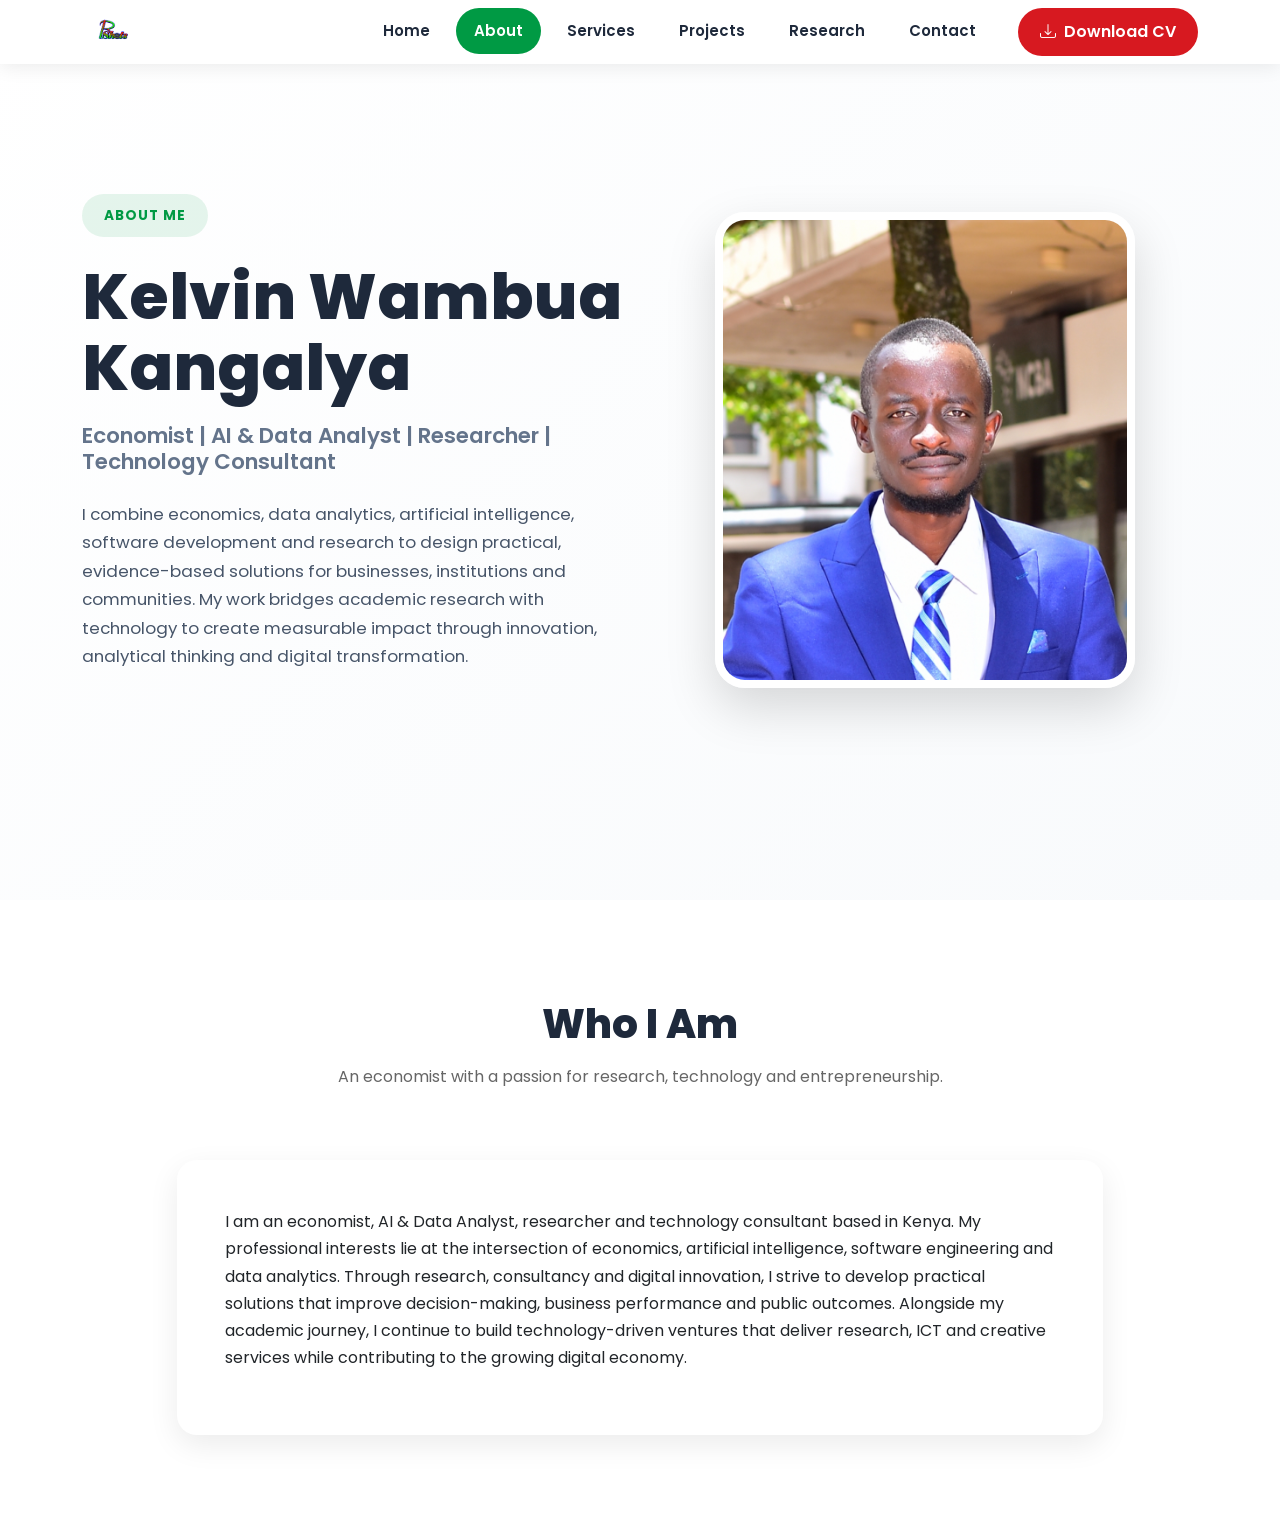
==== about.html @ 5a09b4b9 "Create about.html" ====
<!DOCTYPE html>
<html lang="en">

<head>

    <!-- ==========================================
                    META TAGS
    =========================================== -->

    <meta charset="UTF-8">

    <meta name="viewport"
          content="width=device-width, initial-scale=1.0">

    <meta http-equiv="X-UA-Compatible"
          content="IE=edge">

    <title>About | Kelvin Wambua Kangalya</title>

    <meta name="description"
          content="Learn more about Kelvin Wambua Kangalya, an Economist, AI & Data Analyst, Researcher, Technology Consultant and Founder of RSHOTS Consultancy.">

    <link rel="icon" href="images/logo.png">

    <!-- Google Fonts -->

    <link rel="preconnect"
          href="https://fonts.googleapis.com">

    <link rel="preconnect"
          href="https://fonts.gstatic.com"
          crossorigin>

    <link href="https://fonts.googleapis.com/css2?family=Poppins:wght@300;400;500;600;700;800&display=swap"
          rel="stylesheet">

    <!-- Bootstrap -->

    <link href="https://cdn.jsdelivr.net/npm/bootstrap@5.3.7/dist/css/bootstrap.min.css"
          rel="stylesheet">

    <!-- Bootstrap Icons -->

    <link rel="stylesheet"
          href="https://cdn.jsdelivr.net/npm/bootstrap-icons@1.13.1/font/bootstrap-icons.min.css">

    <!-- CSS -->

    <link rel="stylesheet"
          href="css/style.css">

</head>

<body>

<!-- ==========================================
                NAVIGATION
=========================================== -->

<nav class="navbar navbar-expand-lg fixed-top custom-navbar">

    <div class="container">

        <a class="navbar-brand"
           href="index.html">

            <img src="images/logo.png"
                 class="navbar-logo"
                 alt="RSHOTS Logo">

        </a>

        <button class="navbar-toggler"
                type="button"
                data-bs-toggle="collapse"
                data-bs-target="#navbarNav">

            <i class="bi bi-list"></i>

        </button>

        <div class="collapse navbar-collapse"
             id="navbarNav">

            <ul class="navbar-nav ms-auto">

                <li class="nav-item">
                    <a class="nav-link"
                       href="index.html">Home</a>
                </li>

                <li class="nav-item">
                    <a class="nav-link active"
                       href="about.html">About</a>
                </li>

                <li class="nav-item">
                    <a class="nav-link"
                       href="services.html">Services</a>
                </li>

                <li class="nav-item">
                    <a class="nav-link"
                       href="projects.html">Projects</a>
                </li>

                <li class="nav-item">
                    <a class="nav-link"
                       href="research.html">Research</a>
                </li>

                <li class="nav-item">
                    <a class="nav-link"
                       href="contact.html">Contact</a>
                </li>

                <li class="nav-item ms-lg-3">

                    <a href="doc/CV26.pdf"
                       target="_blank"
                       class="resume-btn">

                        <i class="bi bi-download"></i>

                        Download CV

                    </a>

                </li>

            </ul>

        </div>

    </div>

</nav>

<!-- ==========================================
                ABOUT HERO
=========================================== -->

<section class="hero">

    <div class="container">

        <div class="row align-items-center gy-5">

            <div class="col-lg-6">

                <span class="hero-badge">

                    ABOUT ME

                </span>

                <h1>

                    Kelvin Wambua Kangalya

                </h1>

                <h2>

                    Economist | AI & Data Analyst | Researcher | Technology Consultant

                </h2>

                <p>

                    I combine economics, data analytics, artificial intelligence,
                    software development and research to design practical,
                    evidence-based solutions for businesses, institutions and
                    communities. My work bridges academic research with
                    technology to create measurable impact through innovation,
                    analytical thinking and digital transformation.

                </p>

            </div>

            <div class="col-lg-6 text-center">

                <img src="images/profile.jpg"
                     alt="Kelvin Wambua Kangalya"
                     class="hero-image">

            </div>

        </div>

    </div>

</section>

<!-- ==========================================
                WHO I AM
=========================================== -->

<section id="who-am-i">

    <div class="container">

        <div class="section-title">

            <h2>

                Who I Am

            </h2>

            <p>

                An economist with a passion for research, technology and entrepreneurship.

            </p>

        </div>

        <div class="row justify-content-center">

            <div class="col-lg-10">

                <div class="card p-5">

                    <p>

                        I am an economist, AI & Data Analyst, researcher and technology consultant based in Kenya. My professional interests lie at the intersection of economics, artificial intelligence, software engineering and data analytics. Through research, consultancy and digital innovation, I strive to develop practical solutions that improve decision-making, business performance and public outcomes. Alongside my academic journey, I continue to build technology-driven ventures that deliver research, ICT and creative services while contributing to the growing digital economy.

                    </p>

                </div>

            </div>

        </div>

    </div>

</section>
---- css/style.css ----
/*========================================================

    KELVIN WAMBUA KANGALYA PORTFOLIO
    Version 1.0

=========================================================*/

/*========================
ROOT VARIABLES
=========================*/

:root{

    --primary:#009A44;
    --secondary:#D71920;

    --dark:#1E293B;
    --text:#475569;
    --light:#F8FAFC;
    --white:#FFFFFF;

    --border:#E2E8F0;

    --shadow:0 10px 30px rgba(0,0,0,.08);

    --transition:.35s ease;

}

/*========================
RESET
=========================*/

*{

margin:0;
padding:0;
box-sizing:border-box;

}

html{

scroll-behavior:smooth;

}

body{

font-family:'Poppins',sans-serif;

background:var(--white);

color:var(--dark);

overflow-x:hidden;

line-height:1.7;

}

img{

max-width:100%;

display:block;

}

a{

text-decoration:none;

transition:var(--transition);

}

ul{

list-style:none;

}

section{

padding:100px 0;

}

/*========================
SCROLLBAR
=========================*/

::-webkit-scrollbar{

width:10px;

}

::-webkit-scrollbar-track{

background:#eee;

}

::-webkit-scrollbar-thumb{

background:var(--primary);

border-radius:50px;

}

::-webkit-scrollbar-thumb:hover{

background:var(--secondary);

}

/*====================================================
                NAVBAR
====================================================*/

.custom-navbar{

    background:rgba(255,255,255,.96);

    backdrop-filter:blur(15px);

    box-shadow:0 3px 18px rgba(0,0,0,.08);

    padding:8px 0;

    transition:.35s;

}

/* Brand */

.navbar-brand{

    display:flex;

    align-items:center;

    padding:0;

}

/* Logo */

.navbar-logo{

    width:48px;

    height:48px;

    object-fit:contain;

    transition:.35s;

}

.navbar-logo:hover{

    transform:rotate(-5deg) scale(1.08);

}

/* Menu */

.navbar-nav{

    gap:8px;

}

.nav-link{

    font-size:15px;

    font-weight:600;

    color:#1E293B !important;

    padding:10px 18px !important;

    border-radius:40px;

    transition:.3s;

}

.nav-link:hover{

    background:#009A44;

    color:#fff !important;

}

.nav-link.active{

    background:#009A44;

    color:#fff !important;

}

/* Resume Button */

.resume-btn{

    display:inline-flex;

    align-items:center;

    gap:8px;

    text-decoration:none;

    background:#D71920;

    color:#fff;

    padding:10px 22px;

    border-radius:40px;

    font-weight:600;

    transition:.3s;

}

.resume-btn:hover{

    background:#009A44;

    color:#fff;

    transform:translateY(-2px);

}

/* Mobile Button */

.navbar-toggler{

    border:none;

    font-size:1.6rem;

}

.navbar-toggler:focus{

    box-shadow:none;

}

/* Mobile */

@media(max-width:991px){

.custom-navbar{

    padding:10px 0;

}

.navbar-logo{

    width:42px;

    height:42px;

}

.navbar-collapse{

    background:white;

    margin-top:15px;

    padding:20px;

    border-radius:15px;

    box-shadow:0 5px 20px rgba(0,0,0,.08);

}

.navbar-nav{

    gap:10px;

}

.resume-btn{

    width:100%;

    justify-content:center;

}

}

/*========================
HERO
=========================*/

.hero{

padding-top:180px;

padding-bottom:120px;

background:

linear-gradient(180deg,#ffffff 0%,#f8fafc 100%);

}

.hero-badge{

display:inline-block;

padding:10px 20px;

border-radius:40px;

background:rgba(0,154,68,.08);

color:var(--primary);

font-weight:700;

letter-spacing:2px;

font-size:.78rem;

margin-bottom:25px;

}

.hero h1{

font-size:4rem;

font-weight:800;

line-height:1.1;

margin-bottom:18px;

color:var(--dark);

}

.hero h2{

font-size:1.45rem;

font-weight:600;

color:#666;

margin-bottom:30px;

}

.hero p{

font-size:1.05rem;

color:var(--text);

max-width:560px;

margin-bottom:40px;

}

/*========================
BUTTONS
=========================*/

.hero-buttons{

display:flex;

gap:18px;

flex-wrap:wrap;

}

.btn{

padding:15px 34px;

border-radius:60px;

font-weight:600;

transition:.35s;

}

.btn-success{

background:var(--primary)!important;

border:none;

}

.btn-success:hover{

transform:translateY(-5px);

box-shadow:0 15px 30px rgba(0,154,68,.25);

}

.btn-outline-dark{

border:2px solid var(--dark);

}

.btn-outline-dark:hover{

background:var(--dark);

color:#fff;

transform:translateY(-5px);

}

/*========================
HERO IMAGE
=========================*/

.hero-image{

width:470px;

margin:auto;

border-radius:30px;

box-shadow:0 25px 50px rgba(0,0,0,.15);

transition:.45s;

border:6px solid #fff;

}

.hero-image:hover{

transform:translateY(-10px);

}

/*========================
PLACEHOLDER SECTIONS
=========================*/

#about,
#skills,
#projects,
#research,
#contact{

min-height:120px;

}

/*========================
SECTION TITLES
=========================*/

.section-title{

text-align:center;

margin-bottom:70px;

}

.section-title h2{

font-size:2.5rem;

font-weight:800;

margin-bottom:15px;

}

.section-title p{

max-width:700px;

margin:auto;

color:#666;

}

/*========================
CARDS
=========================*/

.card{

border:none;

border-radius:20px;

box-shadow:var(--shadow);

transition:.35s;

}

.card:hover{

transform:translateY(-10px);

}

/*========================
UTILITY
=========================*/

.text-primary{

color:var(--primary)!important;

}

.bg-primary{

background:var(--primary)!important;

}

.rounded-xl{

border-radius:25px;

}

.shadow-lg{

box-shadow:var(--shadow)!important;

}

/*========================
ANIMATION
=========================*/

.fade-up{

opacity:0;

transform:translateY(40px);

transition:1s;

}

.fade-up.show{

opacity:1;

transform:none;

}

/*========================
TABLET
=========================*/

@media(max-width:992px){

.hero{

text-align:center;

padding-top:150px;

}

.hero h1{

font-size:3rem;

}

.hero h2{

font-size:1.2rem;

}

.hero p{

margin:auto auto 35px;

}

.hero-buttons{

justify-content:center;

}

.hero-image{

margin-top:60px;

width:340px;

}

.brand-text{

display:none;

}

.nav-link{

margin-left:0;

padding:12px 0;

}

}

/*========================
MOBILE
=========================*/

@media(max-width:576px){

.hero h1{

font-size:2.4rem;

}

.hero h2{

font-size:1rem;

}

.hero{

padding-top:130px;

}

.hero-image{

width:280px;

}

.btn{

width:100%;

}

.hero-buttons{

flex-direction:column;

}

section{

padding:80px 0;

}

}
/*=========================================================
                PART 2
    ABOUT • SKILLS • PROJECTS • RESEARCH
=========================================================*/

/*========================
ABOUT SECTION
=========================*/

#about{
    background:#ffffff;
}

.about-content{
    max-width:900px;
    margin:auto;
}

.about-content h2{
    font-size:2.7rem;
    font-weight:800;
    margin-bottom:20px;
    color:var(--dark);
}

.about-content p{
    color:var(--text);
    margin-bottom:20px;
    font-size:1.05rem;
}

.about-info{
    margin-top:40px;
    display:grid;
    grid-template-columns:repeat(2,1fr);
    gap:20px;
}

.info-box{
    background:#fff;
    border:1px solid var(--border);
    border-radius:18px;
    padding:25px;
    transition:var(--transition);
}

.info-box:hover{
    transform:translateY(-8px);
    box-shadow:var(--shadow);
}

.info-box h5{
    color:var(--primary);
    font-weight:700;
    margin-bottom:10px;
}

/*========================
SKILLS
=========================*/

#skills{
    background:var(--light);
}

.skills-grid{
    display:grid;
    grid-template-columns:repeat(auto-fit,minmax(220px,1fr));
    gap:25px;
}

.skill-card{
    background:#fff;
    padding:35px 25px;
    border-radius:20px;
    text-align:center;
    transition:.35s;
    box-shadow:var(--shadow);
}

.skill-card:hover{
    transform:translateY(-10px);
}

.skill-card i{
    font-size:3rem;
    color:var(--primary);
    margin-bottom:20px;
}

.skill-card h4{
    font-size:1.2rem;
    font-weight:700;
}

.skill-card p{
    color:#666;
    margin-top:12px;
    font-size:.95rem;
}

/*========================
PROJECTS
=========================*/

#projects{
    background:#fff;
}

.project-card{
    background:#fff;
    overflow:hidden;
    border-radius:20px;
    box-shadow:var(--shadow);
    transition:.4s;
}

.project-card:hover{
    transform:translateY(-10px);
}

.project-card img{
    width:100%;
    height:240px;
    object-fit:cover;
}

.project-content{
    padding:25px;
}

.project-content h3{
    font-size:1.35rem;
    font-weight:700;
}

.project-content p{
    color:#666;
    margin:15px 0;
}

.project-tags{
    display:flex;
    gap:10px;
    flex-wrap:wrap;
}

.project-tags span{
    background:rgba(0,154,68,.08);
    color:var(--primary);
    padding:8px 16px;
    border-radius:30px;
    font-size:.8rem;
    font-weight:600;
}

/*========================
RESEARCH
=========================*/

#research{
    background:var(--light);
}

.timeline{
    position:relative;
    max-width:900px;
    margin:auto;
}

.timeline::before{
    content:"";
    position:absolute;
    left:20px;
    top:0;
    bottom:0;
    width:4px;
    background:var(--primary);
}

.timeline-item{
    position:relative;
    margin-left:70px;
    margin-bottom:50px;
    background:#fff;
    padding:30px;
    border-radius:20px;
    box-shadow:var(--shadow);
}

.timeline-item::before{
    content:"";
    position:absolute;
    left:-62px;
    top:30px;
    width:24px;
    height:24px;
    border-radius:50%;
    background:var(--secondary);
    border:5px solid #fff;
}

.timeline-item h4{
    color:var(--primary);
    font-weight:700;
}

.timeline-item p{
    margin-top:12px;
    color:#666;
}

/*========================
CONTACT
=========================*/

#contact{
    background:#fff;
}

.contact-card{
    background:#fff;
    border-radius:20px;
    padding:35px;
    box-shadow:var(--shadow);
}

.contact-card h3{
    margin-bottom:25px;
    font-weight:700;
}

.contact-item{
    display:flex;
    align-items:center;
    margin-bottom:25px;
}

.contact-item i{
    width:60px;
    height:60px;
    display:flex;
    align-items:center;
    justify-content:center;
    border-radius:50%;
    background:rgba(0,154,68,.08);
    color:var(--primary);
    font-size:1.4rem;
    margin-right:20px;
}

.contact-item h5{
    margin-bottom:4px;
}

.contact-item p{
    margin:0;
    color:#666;
}

/*========================
FORM
=========================*/

.form-control{
    border-radius:15px;
    padding:14px 18px;
    border:1px solid var(--border);
}

.form-control:focus{
    box-shadow:none;
    border-color:var(--primary);
}

textarea.form-control{
    min-height:180px;
}

/*========================
FOOTER
=========================*/

footer{
    background:var(--dark);
    color:#fff;
    padding:60px 0 30px;
}

.footer-logo{
    height:65px;
    margin-bottom:20px;
}

footer h4{
    margin-bottom:15px;
    font-weight:700;
}

footer p{
    color:#cbd5e1;
}

.social-icons{
    display:flex;
    gap:15px;
    margin-top:20px;
}

.social-icons a{
    width:45px;
    height:45px;
    display:flex;
    align-items:center;
    justify-content:center;
    background:rgba(255,255,255,.08);
    border-radius:50%;
    color:#fff;
    transition:.35s;
}

.social-icons a:hover{
    background:var(--primary);
    transform:translateY(-5px);
}

.footer-bottom{
    border-top:1px solid rgba(255,255,255,.12);
    margin-top:40px;
    padding-top:20px;
    text-align:center;
    color:#cbd5e1;
    font-size:.9rem;
}

/*========================
BACK TO TOP
=========================*/

#topBtn{
    position:fixed;
    right:25px;
    bottom:25px;
    width:55px;
    height:55px;
    border:none;
    border-radius:50%;
    background:var(--primary);
    color:#fff;
    cursor:pointer;
    display:none;
    z-index:999;
    box-shadow:var(--shadow);
    transition:.35s;
}

#topBtn:hover{
    background:var(--secondary);
    transform:translateY(-5px);
}

/*========================
LOADING ANIMATIONS
=========================*/

@keyframes floatImage{

0%{
transform:translateY(0);
}

50%{
transform:translateY(-15px);
}

100%{
transform:translateY(0);
}

}

.hero-image{
    animation:floatImage 5s ease-in-out infinite;
}

@keyframes fadeIn{

from{
opacity:0;
transform:translateY(40px);
}

to{
opacity:1;
transform:translateY(0);
}

}

.hero h1,
.hero h2,
.hero p,
.hero-buttons{
    animation:fadeIn 1s ease forwards;
}

/*========================
RESPONSIVE
=========================*/

@media(max-width:992px){

.about-info{
grid-template-columns:1fr;
}

.timeline::before{
left:12px;
}

.timeline-item{
margin-left:45px;
}

.timeline-item::before{
left:-38px;
}

}

@media(max-width:768px){

.section-title h2{
font-size:2rem;
}

.about-content h2{
font-size:2.2rem;
}

.project-card img{
height:220px;
}

.contact-item{
flex-direction:column;
text-align:center;
}

.contact-item i{
margin:0 0 15px;
}

}

@media(max-width:576px){

.about-content h2{
font-size:1.9rem;
}

.skill-card{
padding:25px;
}

.project-content{
padding:20px;
}

.timeline-item{
padding:20px;
}

footer{
text-align:center;
}

.social-icons{
justify-content:center;
}

}
/*=========================================================
                    HERO V2
=========================================================*/

.hero{

    min-height:100vh;

    display:flex;

    align-items:center;

    background:linear-gradient(135deg,#ffffff,#f8fafc);

    padding-top:120px;

}

.hero-badge{

    display:inline-block;

    background:rgba(0,154,68,.1);

    color:#009A44;

    padding:10px 22px;

    border-radius:50px;

    font-size:.85rem;

    font-weight:700;

    margin-bottom:25px;

    letter-spacing:1px;

}

.hero h1{

    font-size:4rem;

    font-weight:800;

    line-height:1.1;

    margin-bottom:20px;

}

.hero h2{

    font-size:1.35rem;

    color:#64748B;

    font-weight:600;

    margin-bottom:25px;

}

.hero p{

    font-size:1.05rem;

    color:#475569;

    max-width:580px;

    margin-bottom:35px;

}

.hero-buttons{

    display:flex;

    gap:18px;

    flex-wrap:wrap;

    margin-bottom:45px;

}

.hero-stats{

    display:grid;

    grid-template-columns:repeat(4,1fr);

    gap:18px;

}

.stat-card{

    background:#fff;

    border-radius:18px;

    padding:20px;

    text-align:center;

    box-shadow:0 8px 25px rgba(0,0,0,.08);

    transition:.35s;

}

.stat-card:hover{

    transform:translateY(-8px);

}

.stat-card h3{

    color:#009A44;

    font-size:2rem;

    font-weight:800;

    margin-bottom:8px;

}

.stat-card p{

    margin:0;

    color:#64748B;

}

.hero-image-wrapper{

    display:flex;

    justify-content:center;

}

.hero-image{

    width:420px;

    max-width:100%;

    border-radius:30px;

    border:8px solid #fff;

    box-shadow:0 20px 50px rgba(0,0,0,.15);

}

@media(max-width:991px){

.hero{

    text-align:center;

}

.hero h1{

    font-size:3rem;

}

.hero-stats{

    grid-template-columns:repeat(2,1fr);

}

.hero-buttons{

    justify-content:center;

}

.hero-image{

    width:340px;

    margin-top:30px;

}

}

@media(max-width:576px){

.hero h1{

    font-size:2.3rem;

}

.hero-stats{

    grid-template-columns:1fr 1fr;

}

.hero-buttons .btn{

    width:100%;

}

}
/*=========================================================
    KELVIN WAMBUA KANGALYA PORTFOLIO
    Version 2.0
=========================================================*/

document.addEventListener("DOMContentLoaded", () => {

    /*=====================================================
        1. STICKY NAVBAR
    =====================================================*/

    const navbar = document.querySelector(".custom-navbar");

    window.addEventListener("scroll", () => {

        if (window.scrollY > 50) {

            navbar.classList.add("navbar-scrolled");

        } else {

            navbar.classList.remove("navbar-scrolled");

        }

    });

    /*=====================================================
        2. TYPING EFFECT
    =====================================================*/

    const typingElement = document.getElementById("typing-text");

    const professions = [

        "Economist",

        "AI Data Analyst",

        "Researcher",

        "Software Developer"

    ];

    let professionIndex = 0;
    let letterIndex = 0;
    let deleting = false;

    function typeProfession() {

        const current = professions[professionIndex];

        if (!deleting) {

            typingElement.textContent = current.substring(0, letterIndex);

            letterIndex++;

            if (letterIndex > current.length) {

                deleting = true;

                setTimeout(typeProfession, 1800);

                return;

            }

        } else {

            typingElement.textContent = current.substring(0, letterIndex);

            letterIndex--;

            if (letterIndex < 0) {

                deleting = false;

                professionIndex++;

                if (professionIndex >= professions.length) {

                    professionIndex = 0;

                }

            }

        }

        setTimeout(typeProfession, deleting ? 45 : 90);

    }

    typeProfession();

    /*=====================================================
        3. SCROLL REVEAL
    =====================================================*/

    const reveals = document.querySelectorAll(

        ".section-title, .hero, .card, .skill-card, .project-card, .timeline-item, .contact-card"

    );

    const observer = new IntersectionObserver(

        entries => {

            entries.forEach(entry => {

                if (entry.isIntersecting) {

                    entry.target.classList.add("show");

                }

            });

        },

        {

            threshold: 0.15

        }

    );

    reveals.forEach(item => {

        item.classList.add("fade-up");

        observer.observe(item);

    });

    /*=====================================================
        4. BACK TO TOP BUTTON
    =====================================================*/

    const topButton = document.getElementById("topBtn");

    window.addEventListener("scroll", () => {

        if (window.scrollY > 400) {

            topButton.style.display = "flex";

        } else {

            topButton.style.display = "none";

        }

    });

    topButton.addEventListener("click", () => {

        window.scrollTo({

            top: 0,

            behavior: "smooth"

        });

    });

    /*=====================================================
        5. HERO COUNTERS
    =====================================================*/

    const counters = document.querySelectorAll(".stat-card h3");

    let counted = false;

    function runCounters() {

        if (counted) return;

        if (window.scrollY < 150) return;

        counted = true;

        counters.forEach(counter => {

            const text = counter.innerText;

            const value = parseInt(text);

            if (isNaN(value)) return;

            let start = 0;

            const interval = setInterval(() => {

                start++;

                counter.innerText = start + "+";

                if (start >= value) {

                    clearInterval(interval);

                }

            }, 70);

        });

    }

    window.addEventListener("scroll", runCounters);

    /*=====================================================
        6. ACTIVE NAVIGATION
    =====================================================*/

    const sections = document.querySelectorAll("section");

    const navLinks = document.querySelectorAll(".nav-link");

    window.addEventListener("scroll", () => {

        let current = "";

        sections.forEach(section => {

            const top = section.offsetTop - 120;

            const height = section.clientHeight;

            if (pageYOffset >= top) {

                current = section.getAttribute("id");

            }

        });

        navLinks.forEach(link => {

            link.classList.remove("active");

            if (link.getAttribute("href") === "#" + current) {

                link.classList.add("active");

            }

        });

    });

});
        #typing-text{

    color:#009A44;

    font-weight:700;

    transition:opacity .3s ease-in-out;

}
/*=========================================================
            END OF STYLESHEET
=========================================================*/
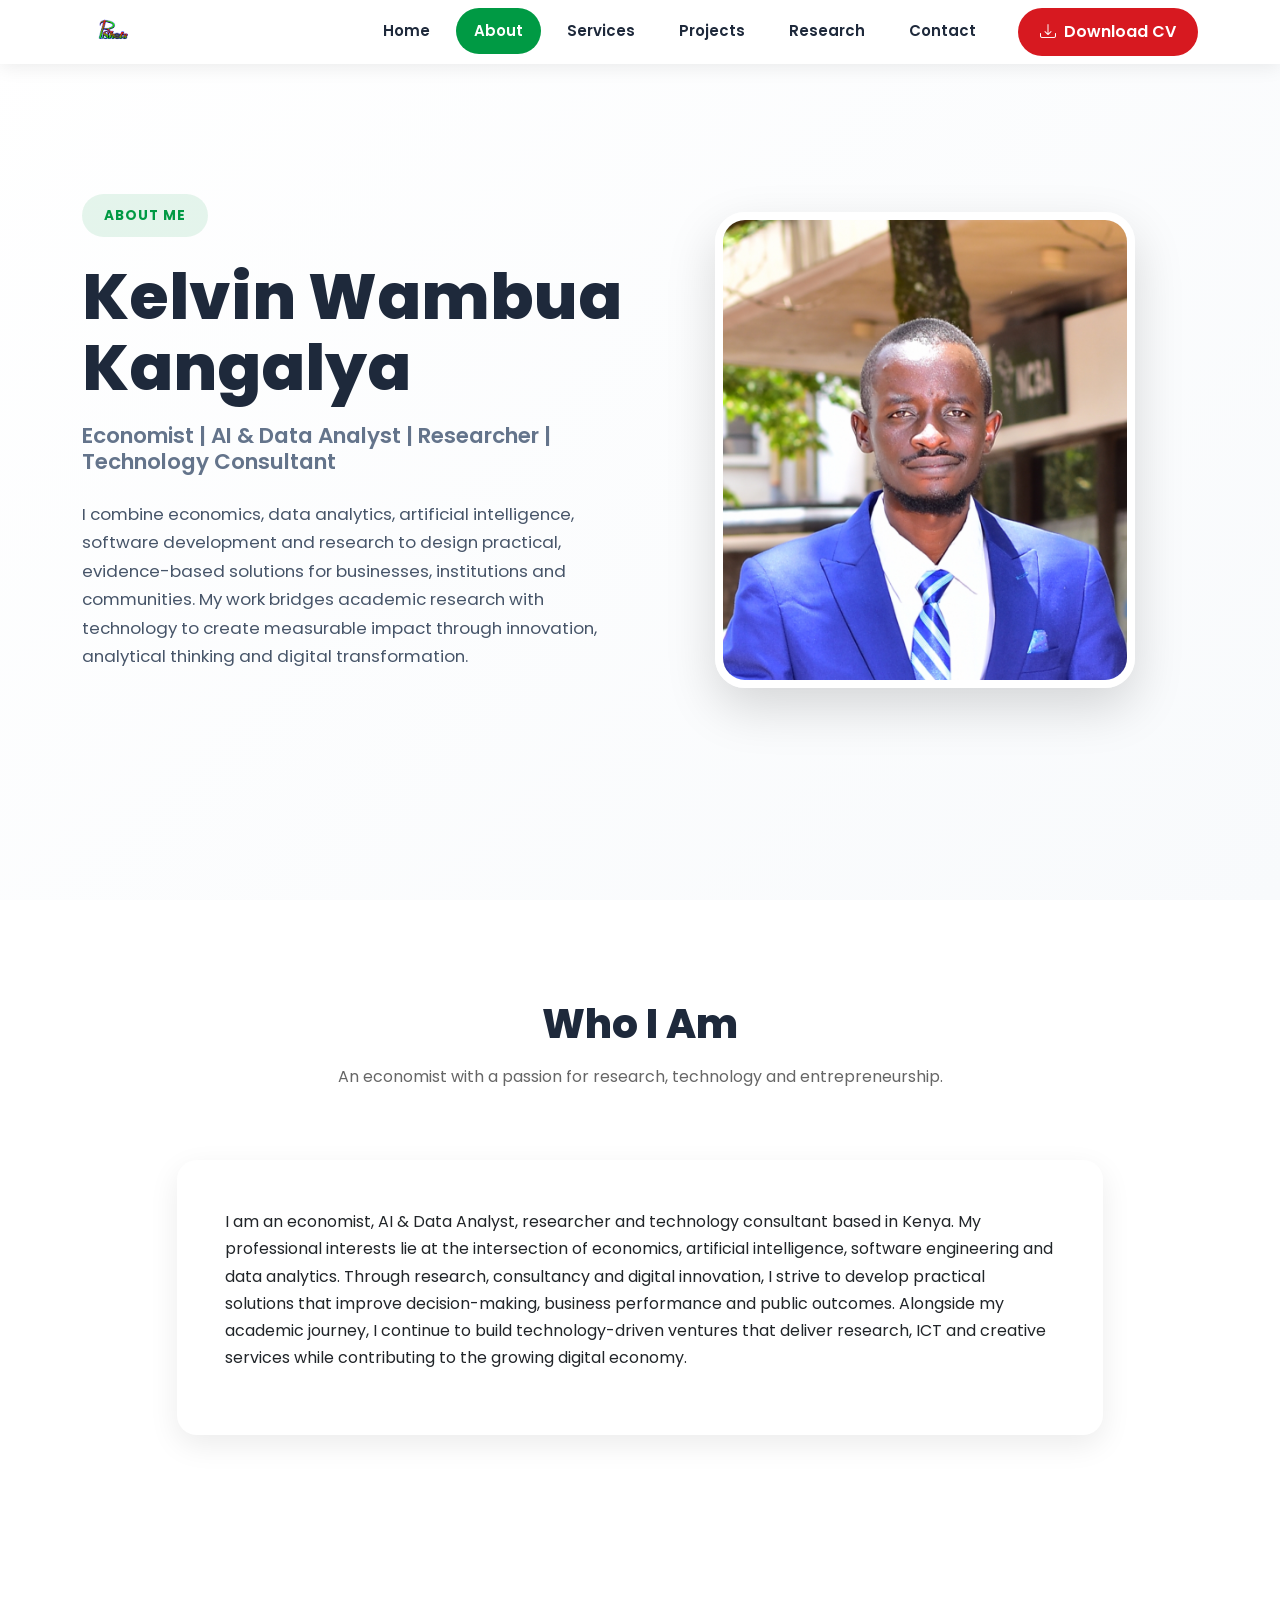
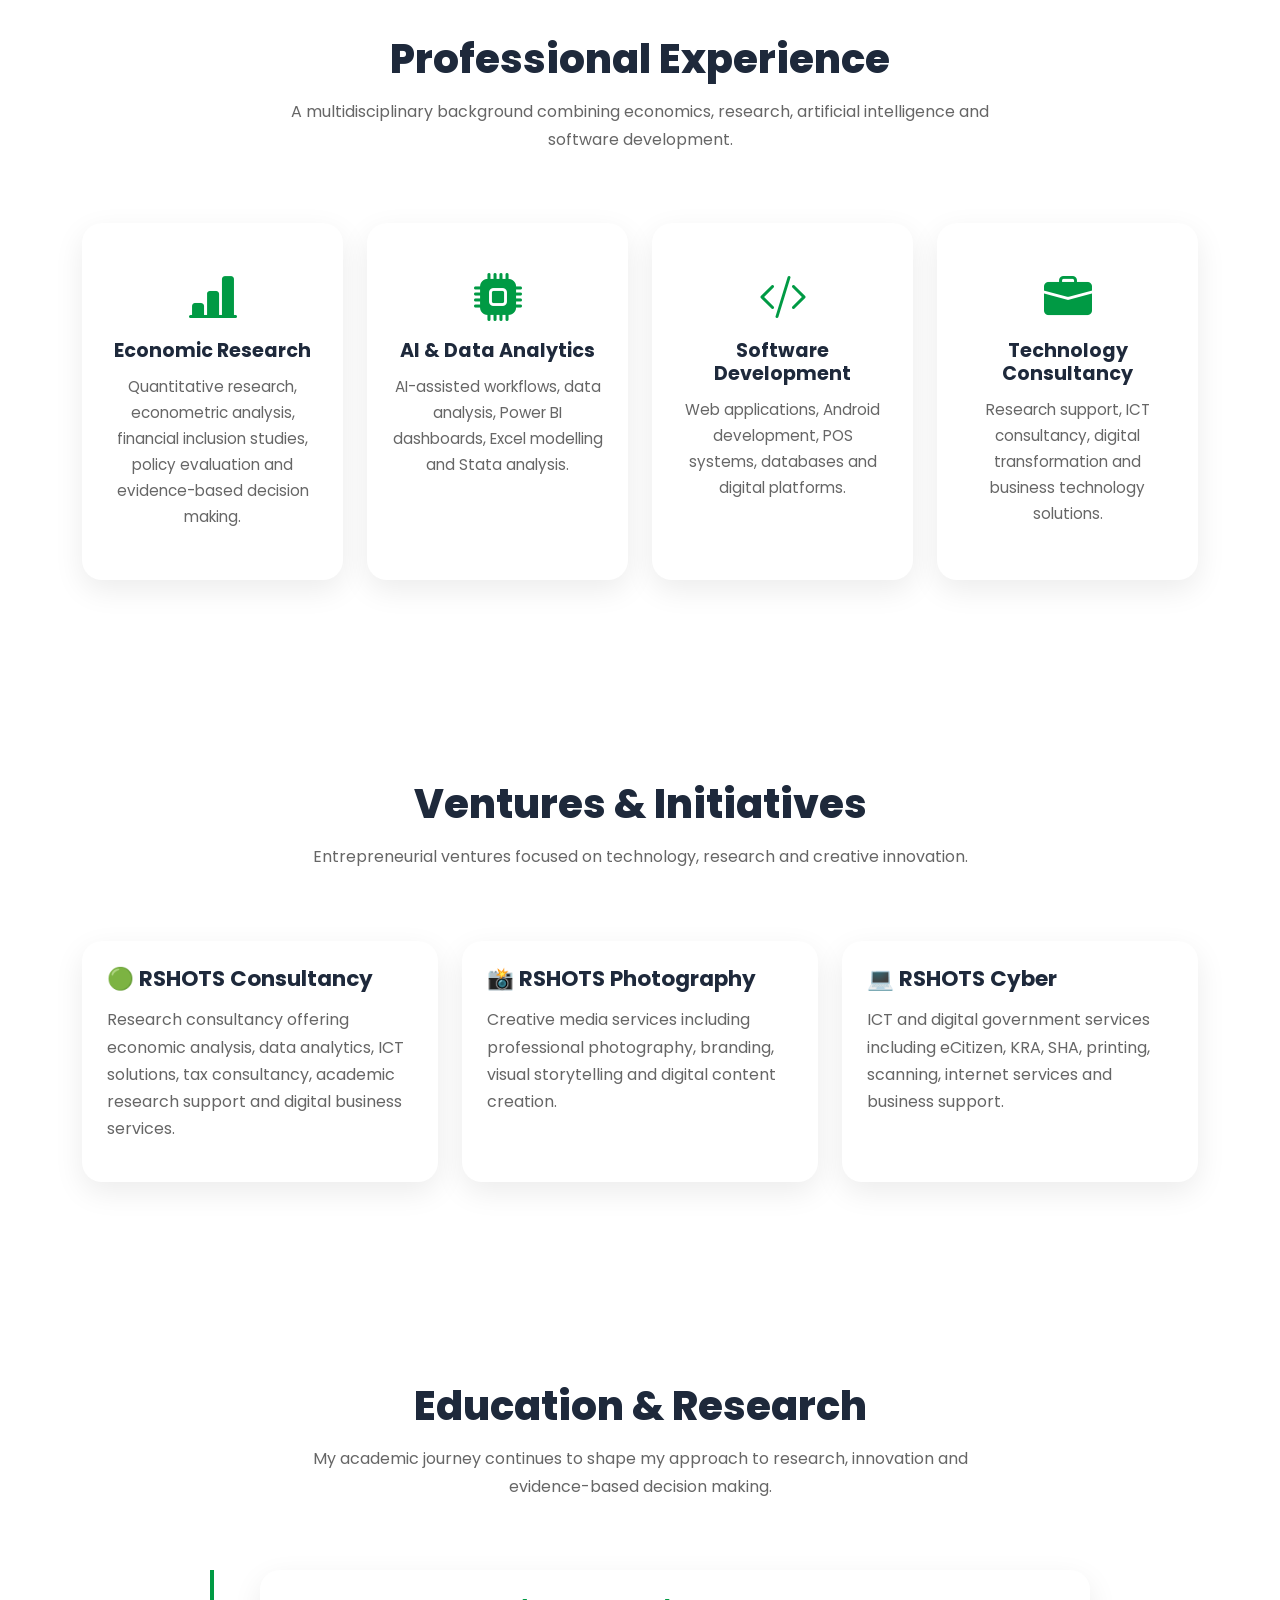
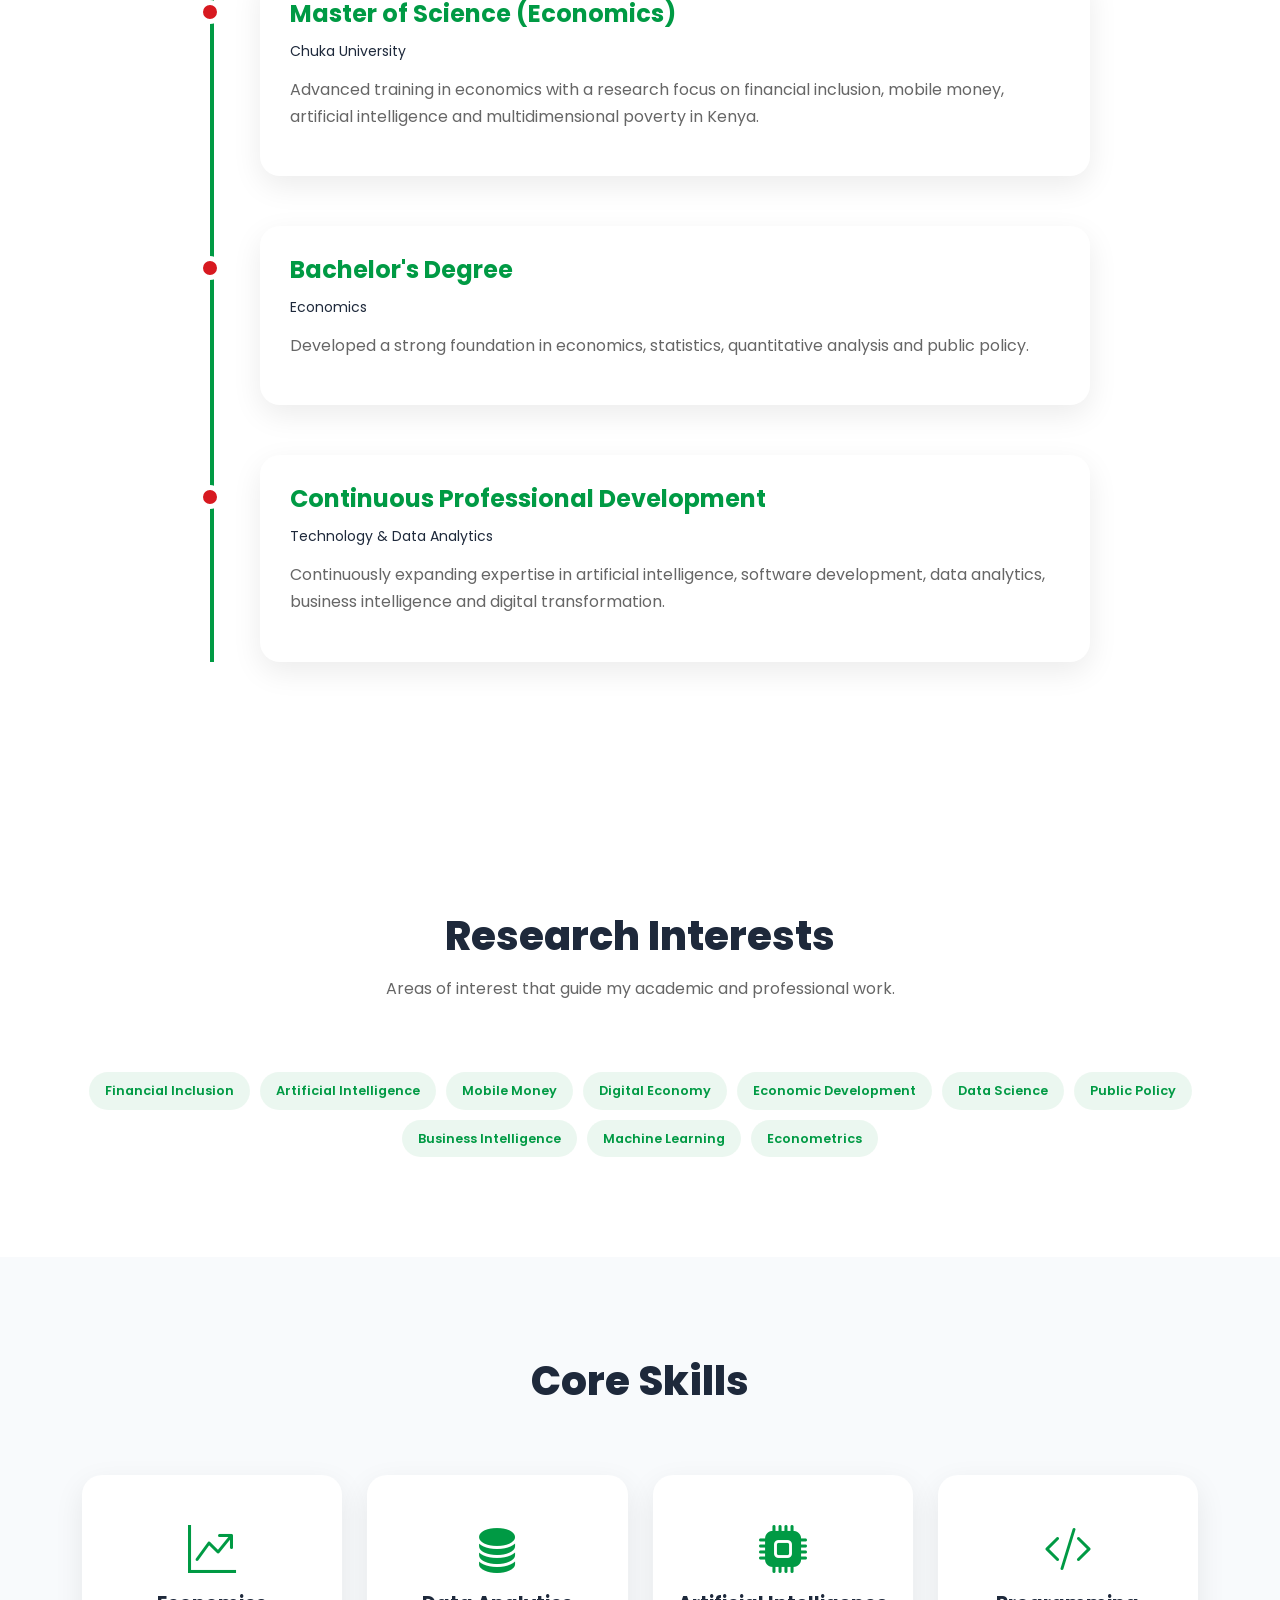
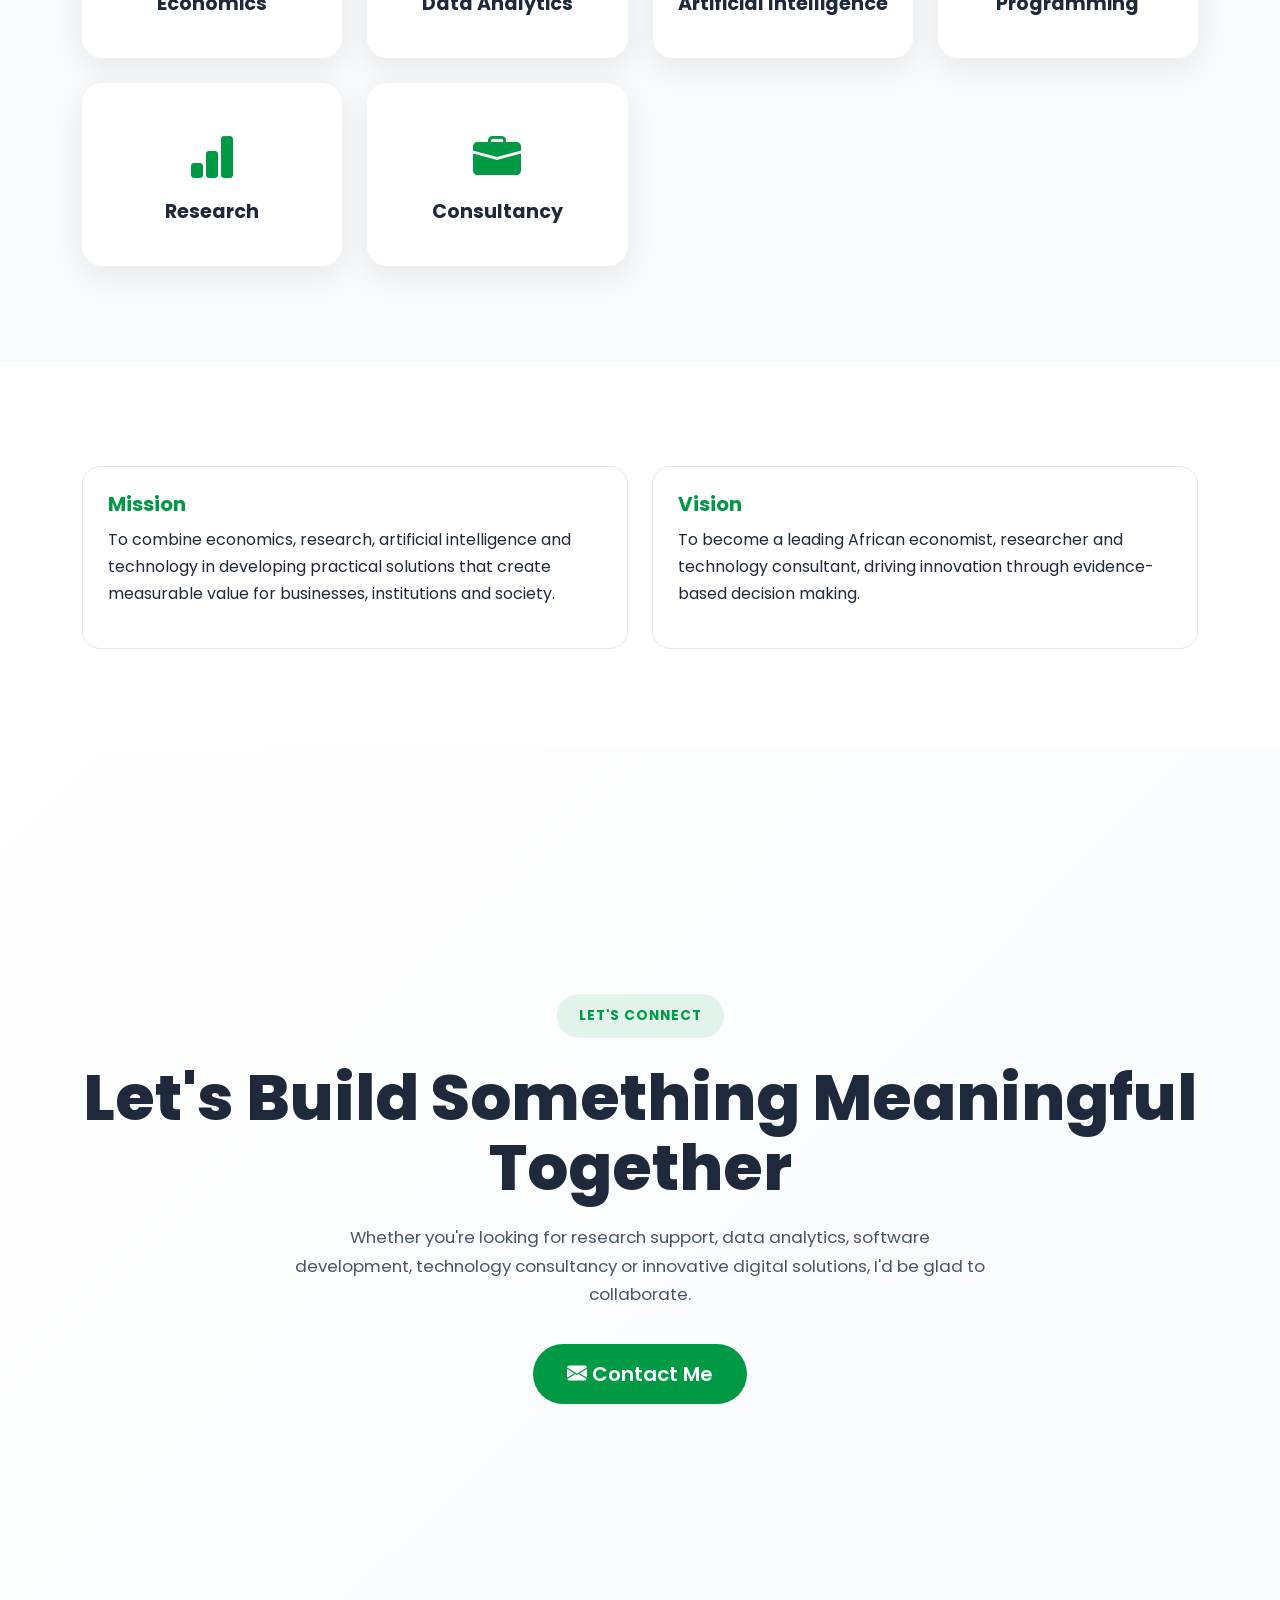
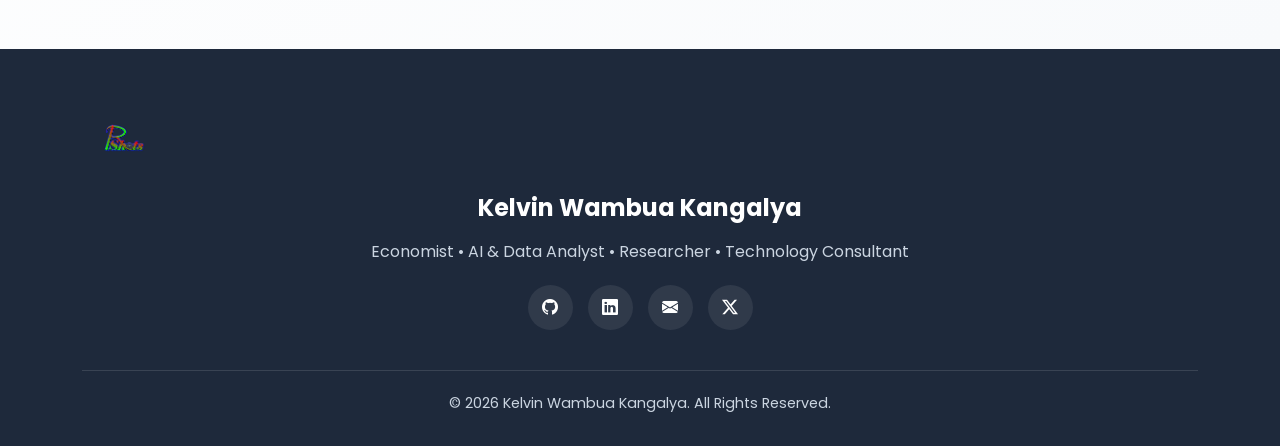
==== commit a0318952: "Update about.html" ====
--- a/about.html
+++ b/about.html
@@ -238,3 +238,604 @@
     </div>
 
 </section>
+<!-- ==========================================
+            PROFESSIONAL EXPERIENCE
+=========================================== -->
+
+<section id="experience">
+
+    <div class="container">
+
+        <div class="section-title">
+
+            <h2>
+
+                Professional Experience
+
+            </h2>
+
+            <p>
+
+                A multidisciplinary background combining economics, research,
+                artificial intelligence and software development.
+
+            </p>
+
+        </div>
+
+        <div class="row g-4">
+
+            <!-- Research -->
+
+            <div class="col-lg-3 col-md-6">
+
+                <div class="skill-card h-100">
+
+                    <i class="bi bi-bar-chart-line-fill"></i>
+
+                    <h4>Economic Research</h4>
+
+                    <p>
+
+                        Quantitative research, econometric analysis,
+                        financial inclusion studies, policy evaluation
+                        and evidence-based decision making.
+
+                    </p>
+
+                </div>
+
+            </div>
+
+            <!-- AI -->
+
+            <div class="col-lg-3 col-md-6">
+
+                <div class="skill-card h-100">
+
+                    <i class="bi bi-cpu-fill"></i>
+
+                    <h4>AI & Data Analytics</h4>
+
+                    <p>
+
+                        AI-assisted workflows, data analysis,
+                        Power BI dashboards,
+                        Excel modelling and Stata analysis.
+
+                    </p>
+
+                </div>
+
+            </div>
+
+            <!-- Development -->
+
+            <div class="col-lg-3 col-md-6">
+
+                <div class="skill-card h-100">
+
+                    <i class="bi bi-code-slash"></i>
+
+                    <h4>Software Development</h4>
+
+                    <p>
+
+                        Web applications,
+                        Android development,
+                        POS systems,
+                        databases and digital platforms.
+
+                    </p>
+
+                </div>
+
+            </div>
+
+            <!-- Consultancy -->
+
+            <div class="col-lg-3 col-md-6">
+
+                <div class="skill-card h-100">
+
+                    <i class="bi bi-briefcase-fill"></i>
+
+                    <h4>Technology Consultancy</h4>
+
+                    <p>
+
+                        Research support,
+                        ICT consultancy,
+                        digital transformation
+                        and business technology solutions.
+
+                    </p>
+
+                </div>
+
+            </div>
+
+        </div>
+
+    </div>
+
+</section>
+
+<!-- ==========================================
+            VENTURES & INITIATIVES
+=========================================== -->
+
+<section id="ventures">
+
+    <div class="container">
+
+        <div class="section-title">
+
+            <h2>
+
+                Ventures & Initiatives
+
+            </h2>
+
+            <p>
+
+                Entrepreneurial ventures focused on technology,
+                research and creative innovation.
+
+            </p>
+
+        </div>
+
+        <div class="row g-4">
+
+            <!-- Consultancy -->
+
+            <div class="col-lg-4">
+
+                <div class="project-card h-100">
+
+                    <div class="project-content">
+
+                        <h3>
+
+                            🟢 RSHOTS Consultancy
+
+                        </h3>
+
+                        <p>
+
+                            Research consultancy offering economic analysis,
+                            data analytics, ICT solutions, tax consultancy,
+                            academic research support and digital business services.
+
+                        </p>
+
+                    </div>
+
+                </div>
+
+            </div>
+
+            <!-- Photography -->
+
+            <div class="col-lg-4">
+
+                <div class="project-card h-100">
+
+                    <div class="project-content">
+
+                        <h3>
+
+                            📸 RSHOTS Photography
+
+                        </h3>
+
+                        <p>
+
+                            Creative media services including professional
+                            photography, branding, visual storytelling
+                            and digital content creation.
+
+                        </p>
+
+                    </div>
+
+                </div>
+
+            </div>
+
+            <!-- Cyber -->
+
+            <div class="col-lg-4">
+
+                <div class="project-card h-100">
+
+                    <div class="project-content">
+
+                        <h3>
+
+                            💻 RSHOTS Cyber
+
+                        </h3>
+
+                        <p>
+
+                            ICT and digital government services including
+                            eCitizen, KRA, SHA, printing, scanning,
+                            internet services and business support.
+
+                        </p>
+
+                    </div>
+
+                </div>
+
+            </div>
+
+        </div>
+
+    </div>
+
+</section>
+<!-- ==========================================
+            EDUCATION & RESEARCH
+=========================================== -->
+
+<section id="education">
+
+    <div class="container">
+
+        <div class="section-title">
+
+            <h2>Education & Research</h2>
+
+            <p>
+                My academic journey continues to shape my approach to
+                research, innovation and evidence-based decision making.
+            </p>
+
+        </div>
+
+        <div class="timeline">
+
+            <div class="timeline-item">
+
+                <h4>Master of Science (Economics)</h4>
+
+                <small>Chuka University</small>
+
+                <p>
+
+                    Advanced training in economics with a research focus on
+                    financial inclusion, mobile money, artificial intelligence
+                    and multidimensional poverty in Kenya.
+
+                </p>
+
+            </div>
+
+            <div class="timeline-item">
+
+                <h4>Bachelor's Degree</h4>
+
+                <small>Economics</small>
+
+                <p>
+
+                    Developed a strong foundation in economics,
+                    statistics, quantitative analysis and public policy.
+
+                </p>
+
+            </div>
+
+            <div class="timeline-item">
+
+                <h4>Continuous Professional Development</h4>
+
+                <small>Technology & Data Analytics</small>
+
+                <p>
+
+                    Continuously expanding expertise in artificial
+                    intelligence, software development, data analytics,
+                    business intelligence and digital transformation.
+
+                </p>
+
+            </div>
+
+        </div>
+
+    </div>
+
+</section>
+
+<!-- ==========================================
+            RESEARCH INTERESTS
+=========================================== -->
+
+<section id="research-interest">
+
+    <div class="container">
+
+        <div class="section-title">
+
+            <h2>
+
+                Research Interests
+
+            </h2>
+
+            <p>
+
+                Areas of interest that guide my academic and professional work.
+
+            </p>
+
+        </div>
+
+        <div class="project-tags justify-content-center">
+
+            <span>Financial Inclusion</span>
+
+            <span>Artificial Intelligence</span>
+
+            <span>Mobile Money</span>
+
+            <span>Digital Economy</span>
+
+            <span>Economic Development</span>
+
+            <span>Data Science</span>
+
+            <span>Public Policy</span>
+
+            <span>Business Intelligence</span>
+
+            <span>Machine Learning</span>
+
+            <span>Econometrics</span>
+
+        </div>
+
+    </div>
+
+</section>
+
+<!-- ==========================================
+            CORE SKILLS
+=========================================== -->
+
+<section id="skills">
+
+    <div class="container">
+
+        <div class="section-title">
+
+            <h2>
+
+                Core Skills
+
+            </h2>
+
+        </div>
+
+        <div class="skills-grid">
+
+            <div class="skill-card">
+
+                <i class="bi bi-graph-up-arrow"></i>
+
+                <h4>Economics</h4>
+
+            </div>
+
+            <div class="skill-card">
+
+                <i class="bi bi-database-fill"></i>
+
+                <h4>Data Analytics</h4>
+
+            </div>
+
+            <div class="skill-card">
+
+                <i class="bi bi-cpu-fill"></i>
+
+                <h4>Artificial Intelligence</h4>
+
+            </div>
+
+            <div class="skill-card">
+
+                <i class="bi bi-code-slash"></i>
+
+                <h4>Programming</h4>
+
+            </div>
+
+            <div class="skill-card">
+
+                <i class="bi bi-bar-chart-fill"></i>
+
+                <h4>Research</h4>
+
+            </div>
+
+            <div class="skill-card">
+
+                <i class="bi bi-briefcase-fill"></i>
+
+                <h4>Consultancy</h4>
+
+            </div>
+
+        </div>
+
+    </div>
+
+</section>
+
+<!-- ==========================================
+            MISSION & VISION
+=========================================== -->
+
+<section id="mission">
+
+    <div class="container">
+
+        <div class="row g-4">
+
+            <div class="col-lg-6">
+
+                <div class="info-box h-100">
+
+                    <h5>
+
+                        Mission
+
+                    </h5>
+
+                    <p>
+
+                        To combine economics, research, artificial
+                        intelligence and technology in developing
+                        practical solutions that create measurable
+                        value for businesses, institutions and society.
+
+                    </p>
+
+                </div>
+
+            </div>
+
+            <div class="col-lg-6">
+
+                <div class="info-box h-100">
+
+                    <h5>
+
+                        Vision
+
+                    </h5>
+
+                    <p>
+
+                        To become a leading African economist,
+                        researcher and technology consultant,
+                        driving innovation through evidence-based
+                        decision making.
+
+                    </p>
+
+                </div>
+
+            </div>
+
+        </div>
+
+    </div>
+
+</section>
+
+<!-- ==========================================
+            CALL TO ACTION
+=========================================== -->
+
+<section class="hero">
+
+    <div class="container text-center">
+
+        <span class="hero-badge">
+
+            LET'S CONNECT
+
+        </span>
+
+        <h1>
+
+            Let's Build Something Meaningful Together
+
+        </h1>
+
+        <p class="mx-auto"
+           style="max-width:700px;">
+
+            Whether you're looking for research support,
+            data analytics, software development,
+            technology consultancy or innovative digital
+            solutions, I'd be glad to collaborate.
+
+        </p>
+
+        <a href="contact.html"
+           class="btn btn-success btn-lg">
+
+            <i class="bi bi-envelope-fill"></i>
+
+            Contact Me
+
+        </a>
+
+    </div>
+
+</section>
+
+<!-- ==========================================
+            FOOTER
+=========================================== -->
+
+<footer>
+
+    <div class="container">
+
+        <div class="text-center">
+
+            <img src="images/logo.png"
+                 class="footer-logo"
+                 alt="Logo">
+
+            <h4>
+
+                Kelvin Wambua Kangalya
+
+            </h4>
+
+            <p>
+
+                Economist • AI & Data Analyst • Researcher • Technology Consultant
+
+            </p>
+
+            <div class="social-icons justify-content-center">
+
+                <a href="#"><i class="bi bi-github"></i></a>
+
+                <a href="#"><i class="bi bi-linkedin"></i></a>
+
+                <a href="#"><i class="bi bi-envelope-fill"></i></a>
+
+                <a href="#"><i class="bi bi-twitter-x"></i></a>
+
+            </div>
+
+            <div class="footer-bottom">
+
+                © 2026 Kelvin Wambua Kangalya. All Rights Reserved.
+
+            </div>
+
+        </div>
+
+    </div>
+
+</footer>
+
+<script src="https://cdn.jsdelivr.net/npm/bootstrap@5.3.7/dist/js/bootstrap.bundle.min.js"></script>
+
+<script src="js/script.js"></script>
+
+</body>
+
+</html>
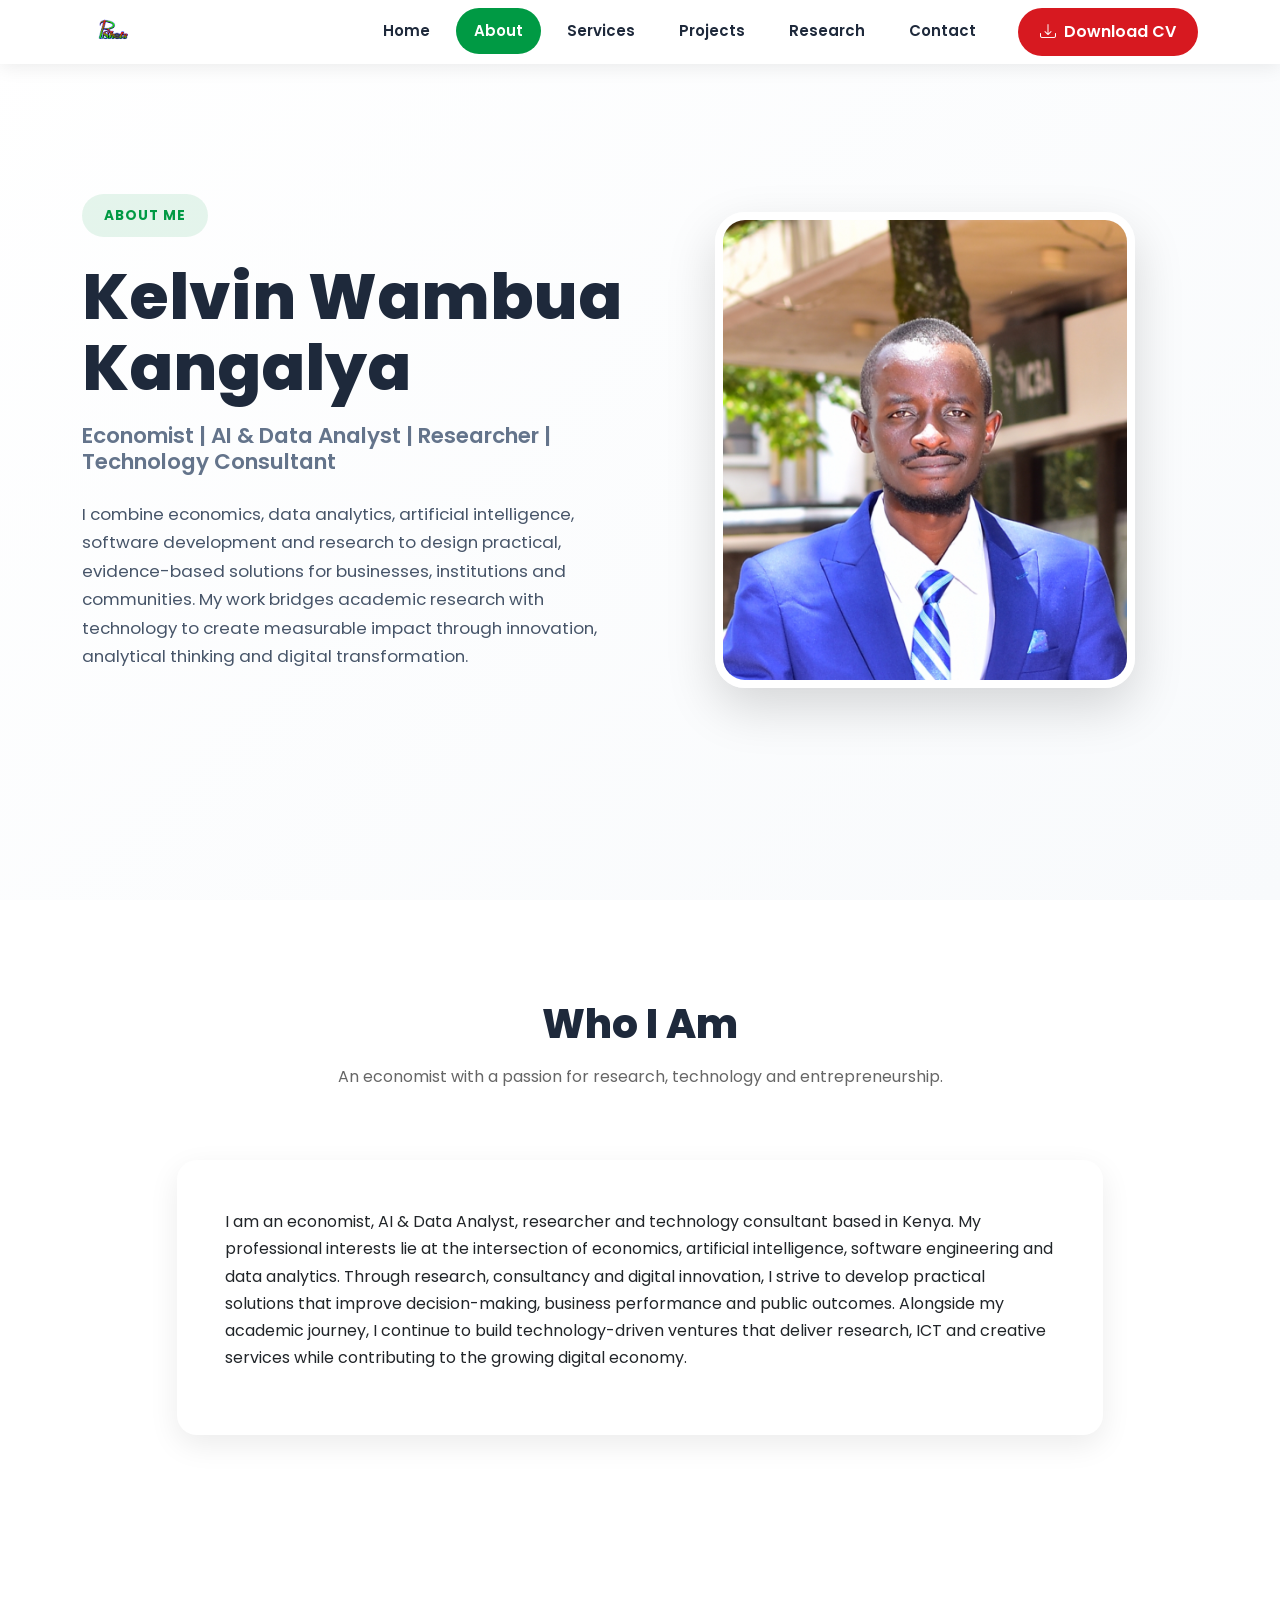
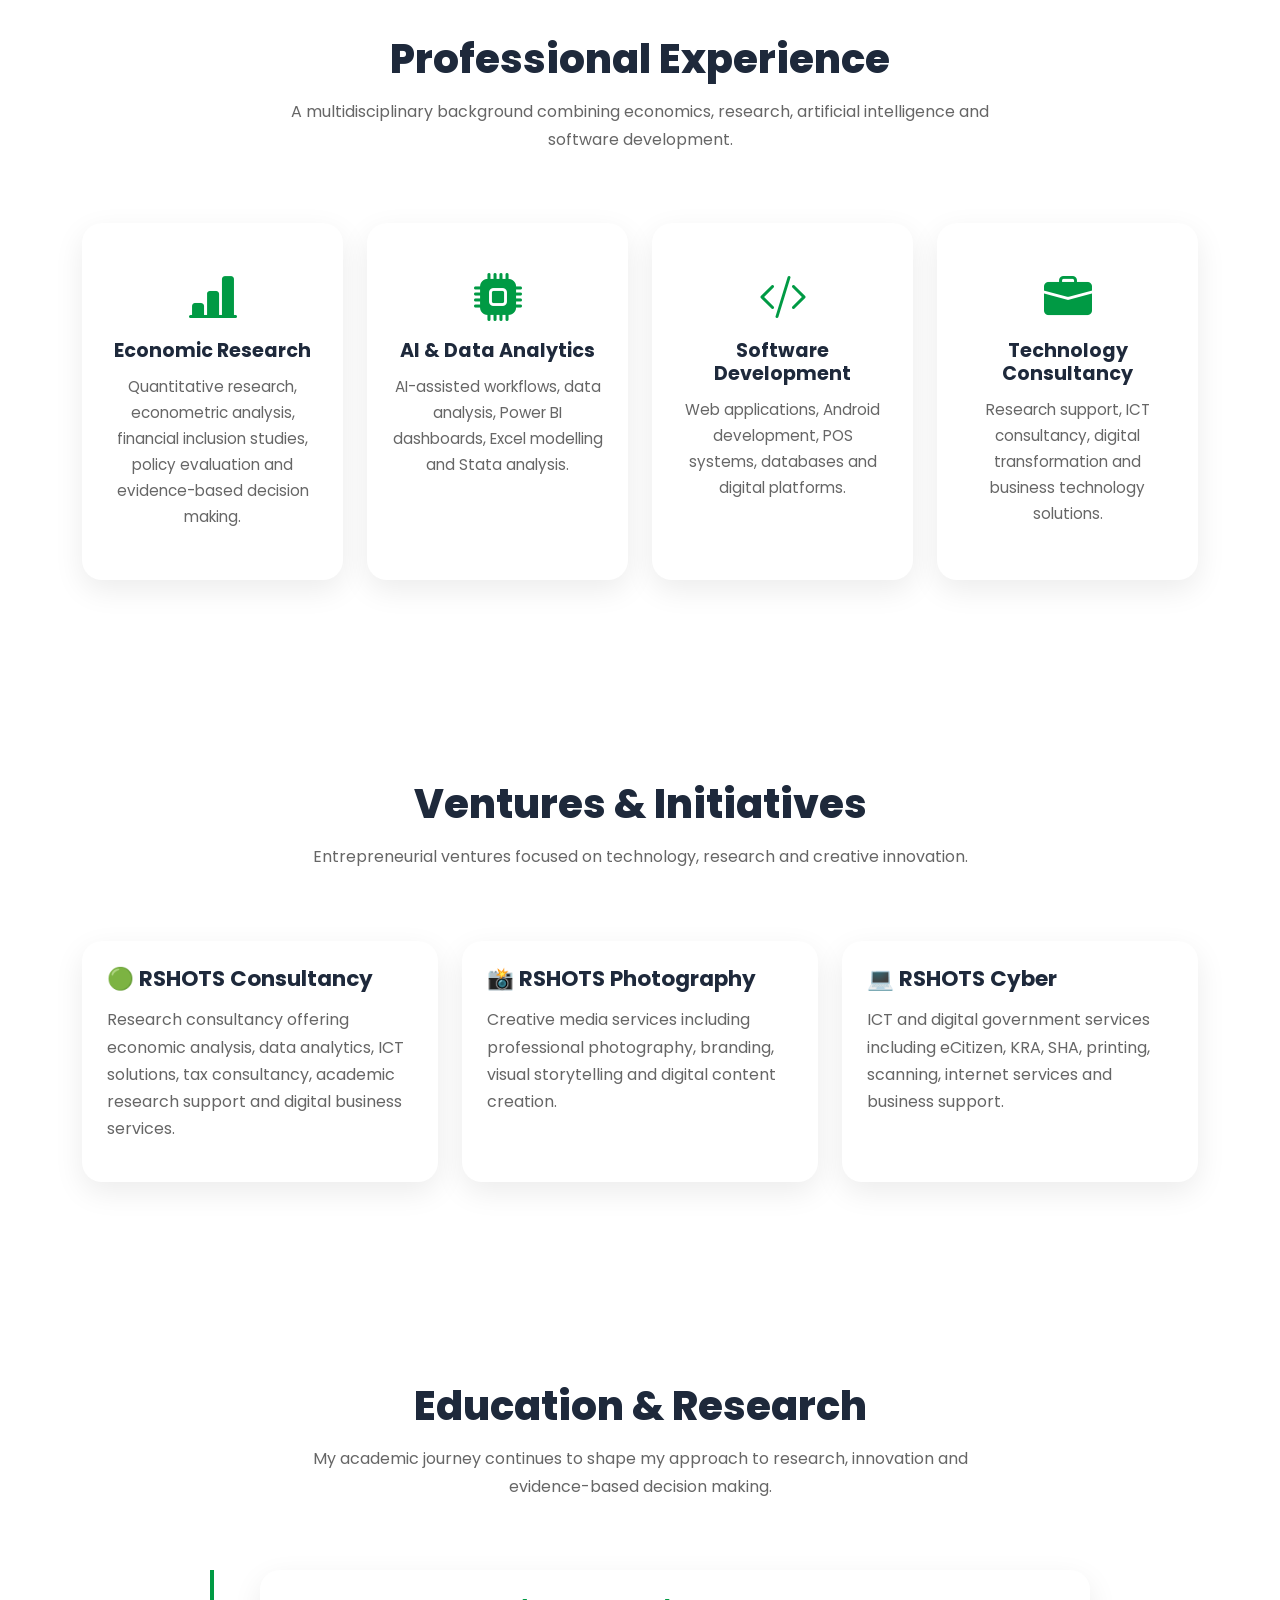
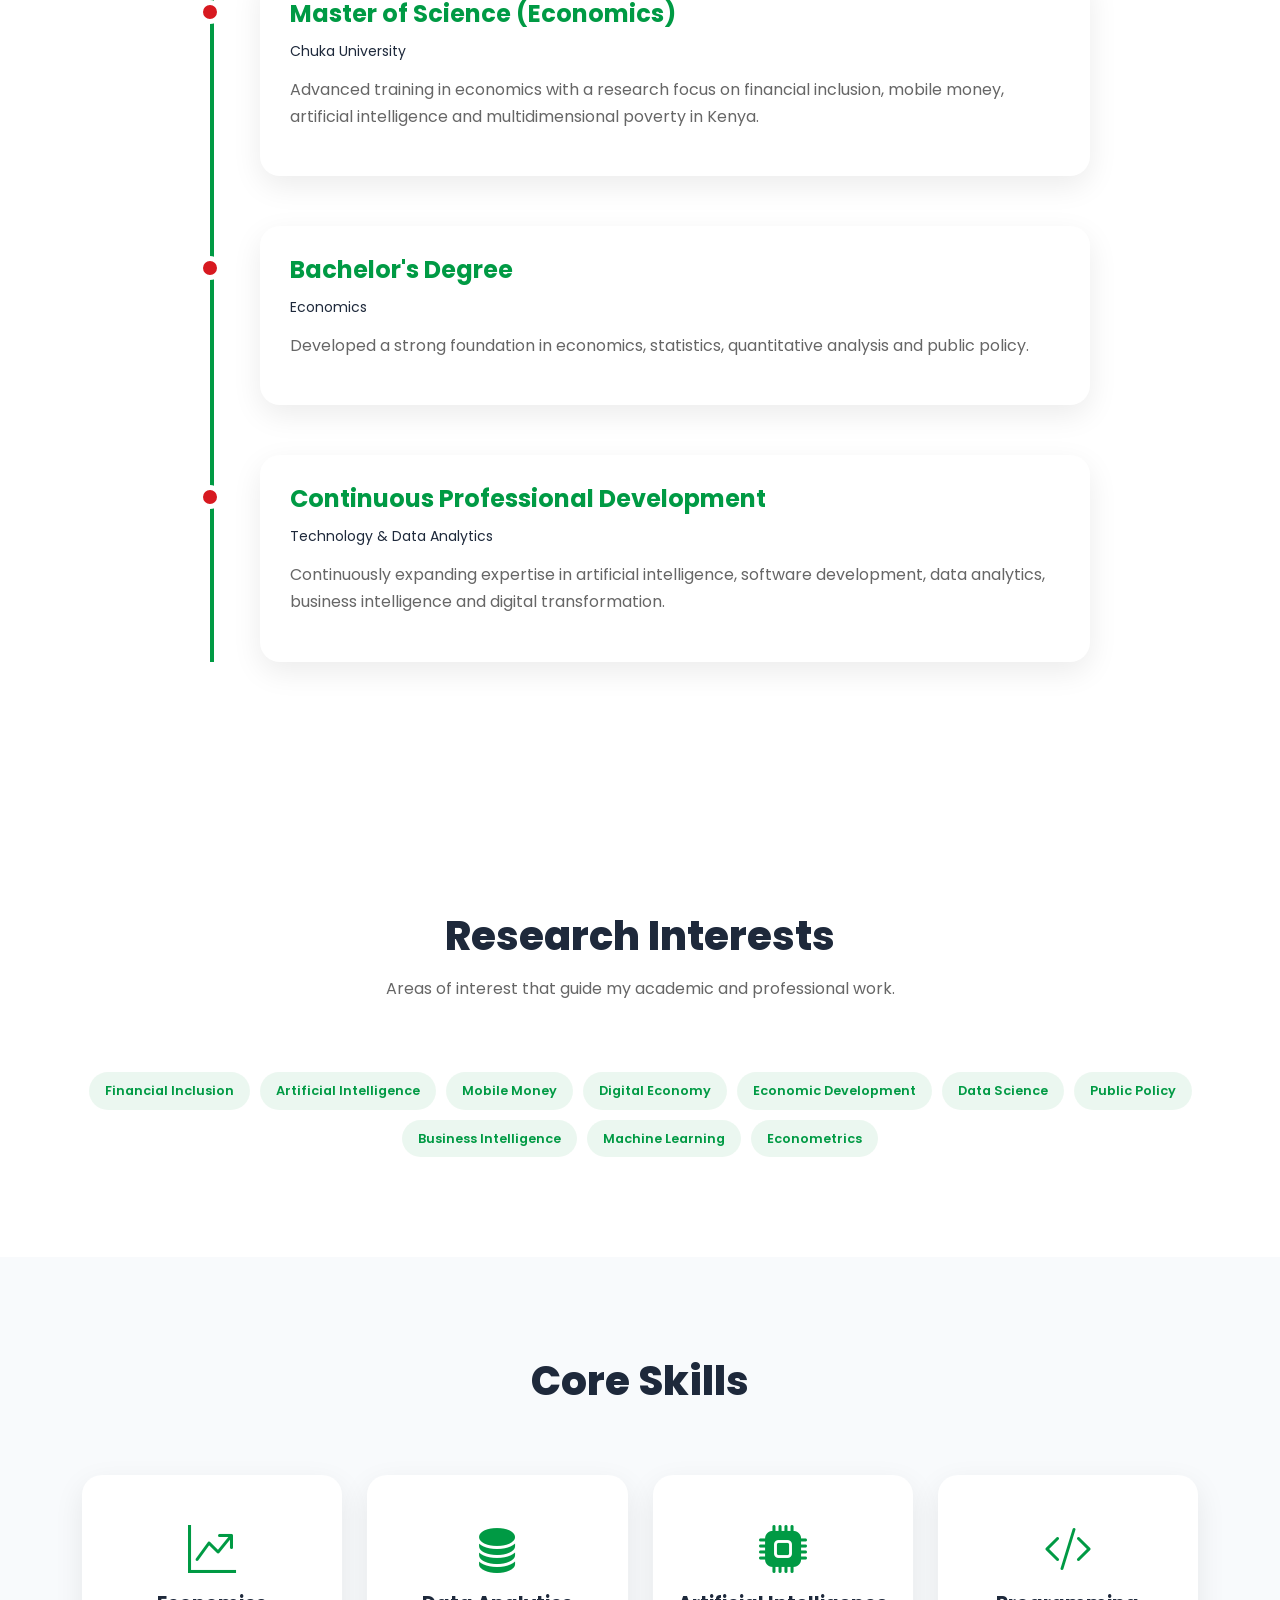
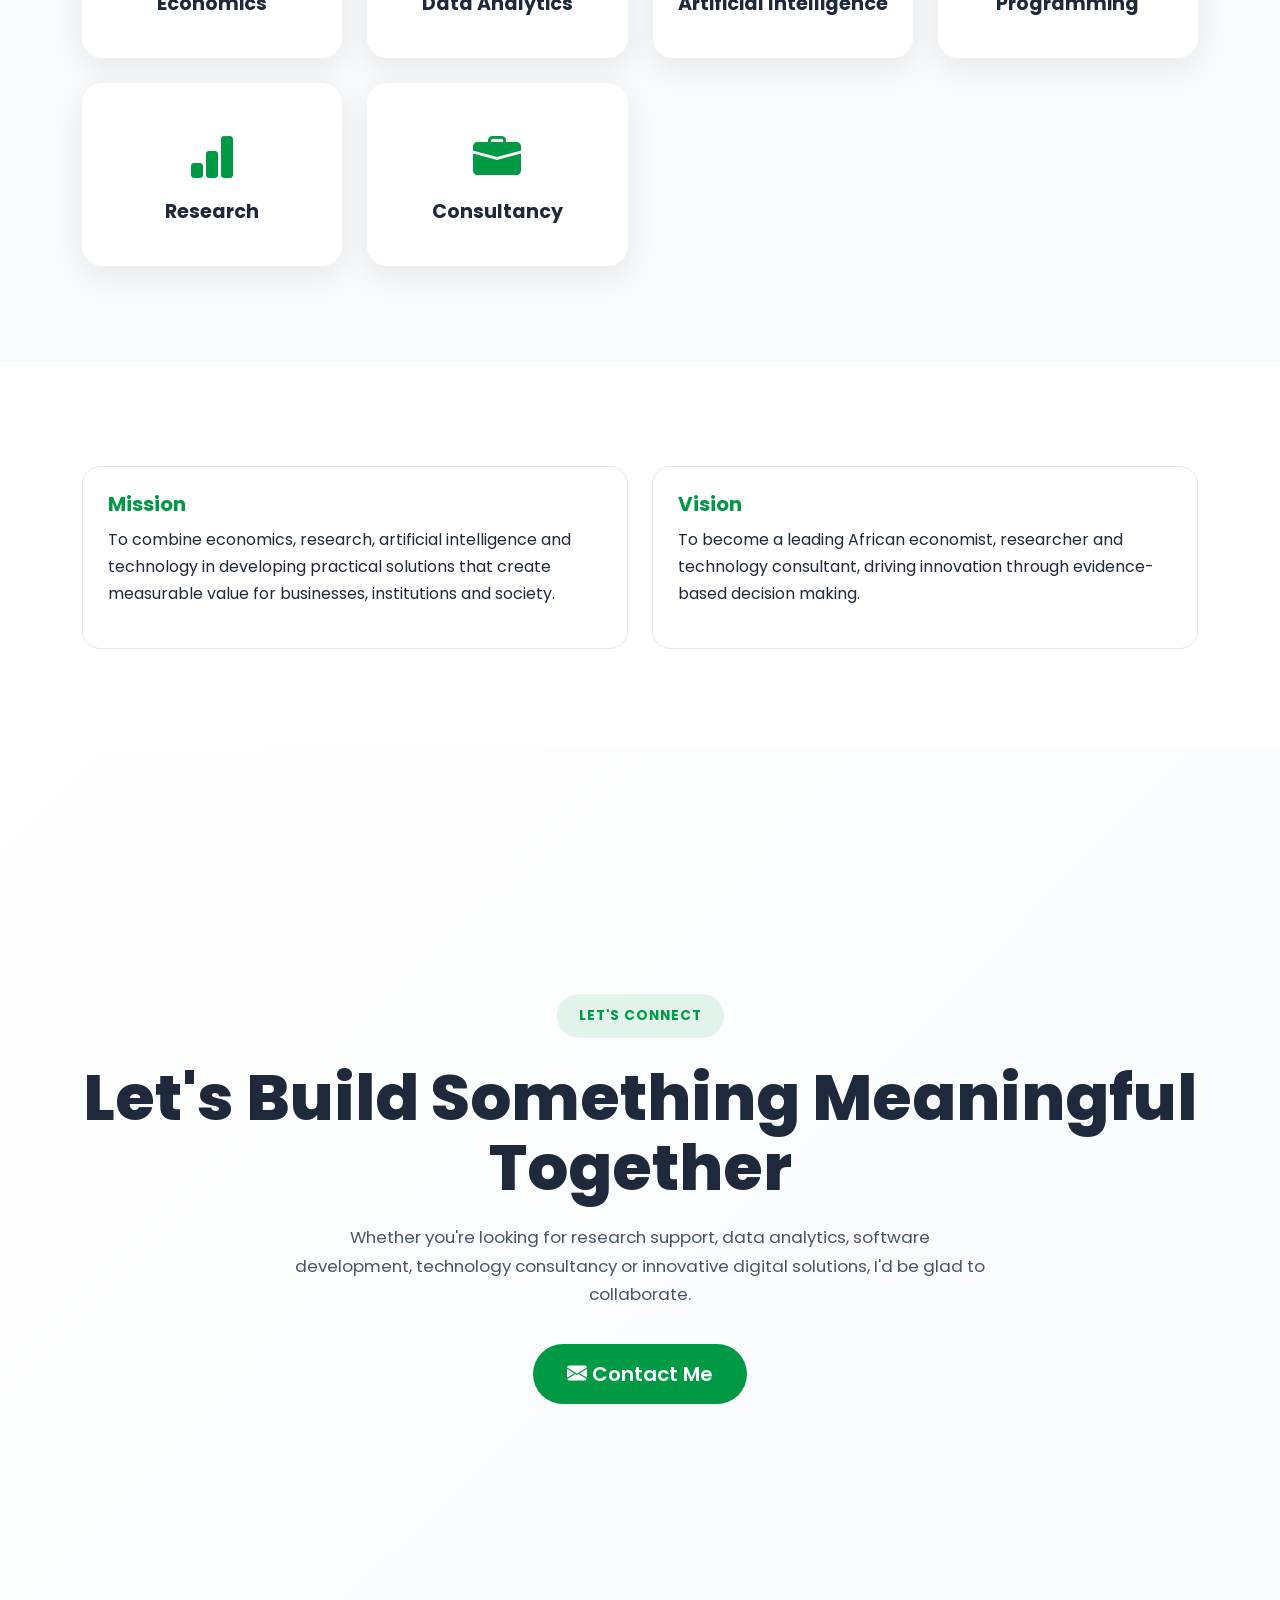
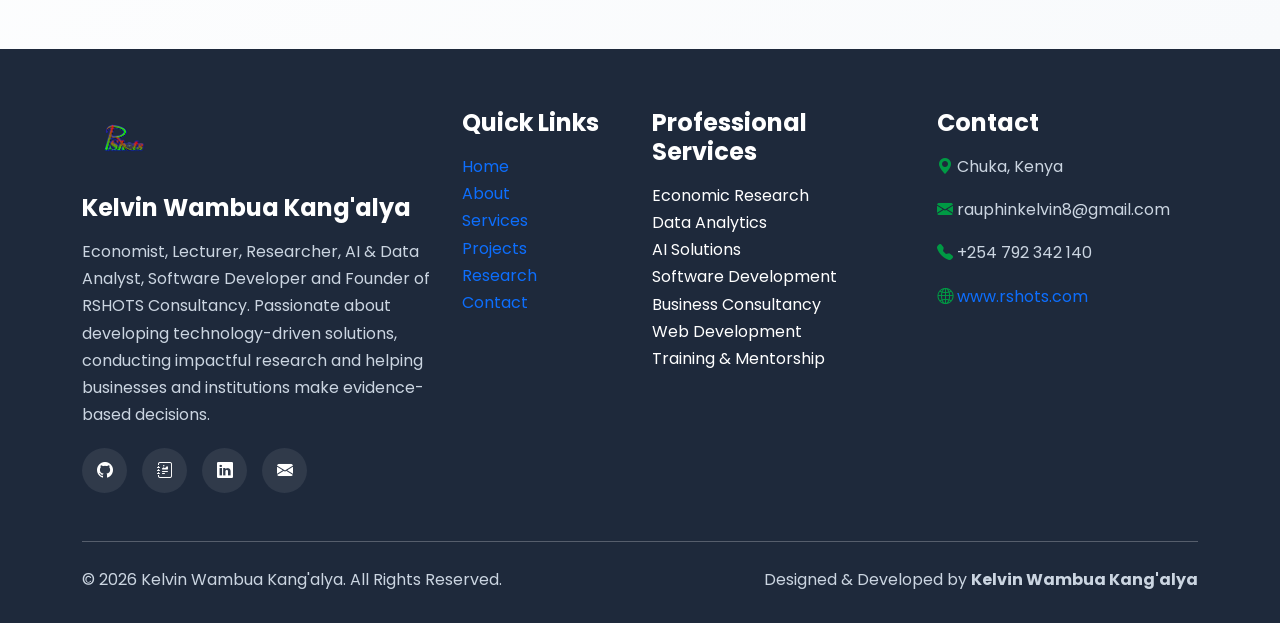
==== commit 08e6f03a: "Update about.html" ====
--- a/about.html
+++ b/about.html
@@ -782,58 +782,219 @@
 
 </section>
 
-<!-- ==========================================
-            FOOTER
-=========================================== -->
+<!-- ==================================================
+                        FOOTER
+=================================================== -->
 
 <footer>
 
-    <div class="container">
-
-        <div class="text-center">
-
-            <img src="images/logo.png"
-                 class="footer-logo"
-                 alt="Logo">
-
-            <h4>
-
-                Kelvin Wambua Kangalya
-
-            </h4>
-
-            <p>
-
-                Economist • AI & Data Analyst • Researcher • Technology Consultant
-
-            </p>
-
-            <div class="social-icons justify-content-center">
-
-                <a href="#"><i class="bi bi-github"></i></a>
-
-                <a href="#"><i class="bi bi-linkedin"></i></a>
-
-                <a href="#"><i class="bi bi-envelope-fill"></i></a>
-
-                <a href="#"><i class="bi bi-twitter-x"></i></a>
-
-            </div>
-
-            <div class="footer-bottom">
-
-                © 2026 Kelvin Wambua Kangalya. All Rights Reserved.
-
-            </div>
-
-        </div>
-
-    </div>
+<div class="container">
+
+<div class="row gy-5">
+
+<!-- Brand -->
+
+<div class="col-lg-4">
+
+<img src="images/logo.png"
+     alt="RSHOTS Logo"
+     class="footer-logo">
+
+<h4>
+
+Kelvin Wambua Kang'alya
+
+</h4>
+
+<p>
+
+Economist, Lecturer, Researcher, AI & Data Analyst,
+Software Developer and Founder of RSHOTS Consultancy.
+Passionate about developing technology-driven solutions,
+conducting impactful research and helping businesses
+and institutions make evidence-based decisions.
+
+</p>
+
+<div class="social-icons">
+
+<a href="https://github.com/Kelvinkangalya"
+   target="_blank">
+
+<i class="bi bi-github"></i>
+
+</a>
+
+<a href="https://www.researchgate.net/publication/397411814_Balancing_Enforcement_and_Compliance_Rethinking_Tax_Governance_in_Kenya"
+   target="_blank">
+
+<i class="bi bi-journal-richtext"></i>
+
+</a>
+
+<a href="https://www.linkedin.com/"
+   target="_blank">
+
+<i class="bi bi-linkedin"></i>
+
+</a>
+
+<a href="mailto:your@email.com">
+
+<i class="bi bi-envelope-fill"></i>
+
+</a>
+
+</div>
+
+</div>
+
+<!-- Quick Links -->
+
+<div class="col-lg-2 col-md-6">
+
+<h4>
+
+Quick Links
+
+</h4>
+
+<ul class="list-unstyled">
+
+<li><a href="index.html">Home</a></li>
+
+<li><a href="about.html">About</a></li>
+
+<li><a href="services.html">Services</a></li>
+
+<li><a href="projects.html">Projects</a></li>
+
+<li><a href="research.html">Research</a></li>
+
+<li><a href="contact.html">Contact</a></li>
+
+</ul>
+
+</div>
+
+<!-- Professional Services -->
+
+<div class="col-lg-3 col-md-6">
+
+<h4>
+
+Professional Services
+
+</h4>
+
+<ul class="list-unstyled">
+
+<li>Economic Research</li>
+
+<li>Data Analytics</li>
+
+<li>AI Solutions</li>
+
+<li>Software Development</li>
+
+<li>Business Consultancy</li>
+
+<li>Web Development</li>
+
+<li>Training & Mentorship</li>
+
+</ul>
+
+</div>
+
+<!-- Contact -->
+
+<div class="col-lg-3">
+
+<h4>
+
+Contact
+
+</h4>
+
+<p>
+
+<i class="bi bi-geo-alt-fill text-primary"></i>
+
+Chuka, Kenya
+
+</p>
+
+<p>
+
+<i class="bi bi-envelope-fill text-primary"></i>
+
+rauphinkelvin8@gmail.com
+
+</p>
+
+<p>
+
+<i class="bi bi-telephone-fill text-primary"></i>
+
++254 792 342 140
+
+</p>
+
+<p>
+
+<i class="bi bi-globe2 text-primary"></i>
+
+<a href="https://rshots.com"
+   target="_blank">
+
+www.rshots.com
+
+</a>
+
+</p>
+
+</div>
+
+</div>
+
+<hr class="mt-5 mb-4">
+
+<div class="row align-items-center">
+
+<div class="col-md-6">
+
+<p class="mb-0">
+
+© 2026 Kelvin Wambua Kang'alya. All Rights Reserved.
+
+</p>
+
+</div>
+
+<div class="col-md-6 text-md-end">
+
+<p class="mb-0">
+
+Designed & Developed by
+<strong>Kelvin Wambua Kang'alya</strong>
+
+</p>
+
+</div>
+
+</div>
+
+</div>
 
 </footer>
 
+<!-- Bootstrap -->
+
 <script src="https://cdn.jsdelivr.net/npm/bootstrap@5.3.7/dist/js/bootstrap.bundle.min.js"></script>
 
+<!-- Custom JavaScript -->
+
 <script src="js/script.js"></script>
 
 </body>
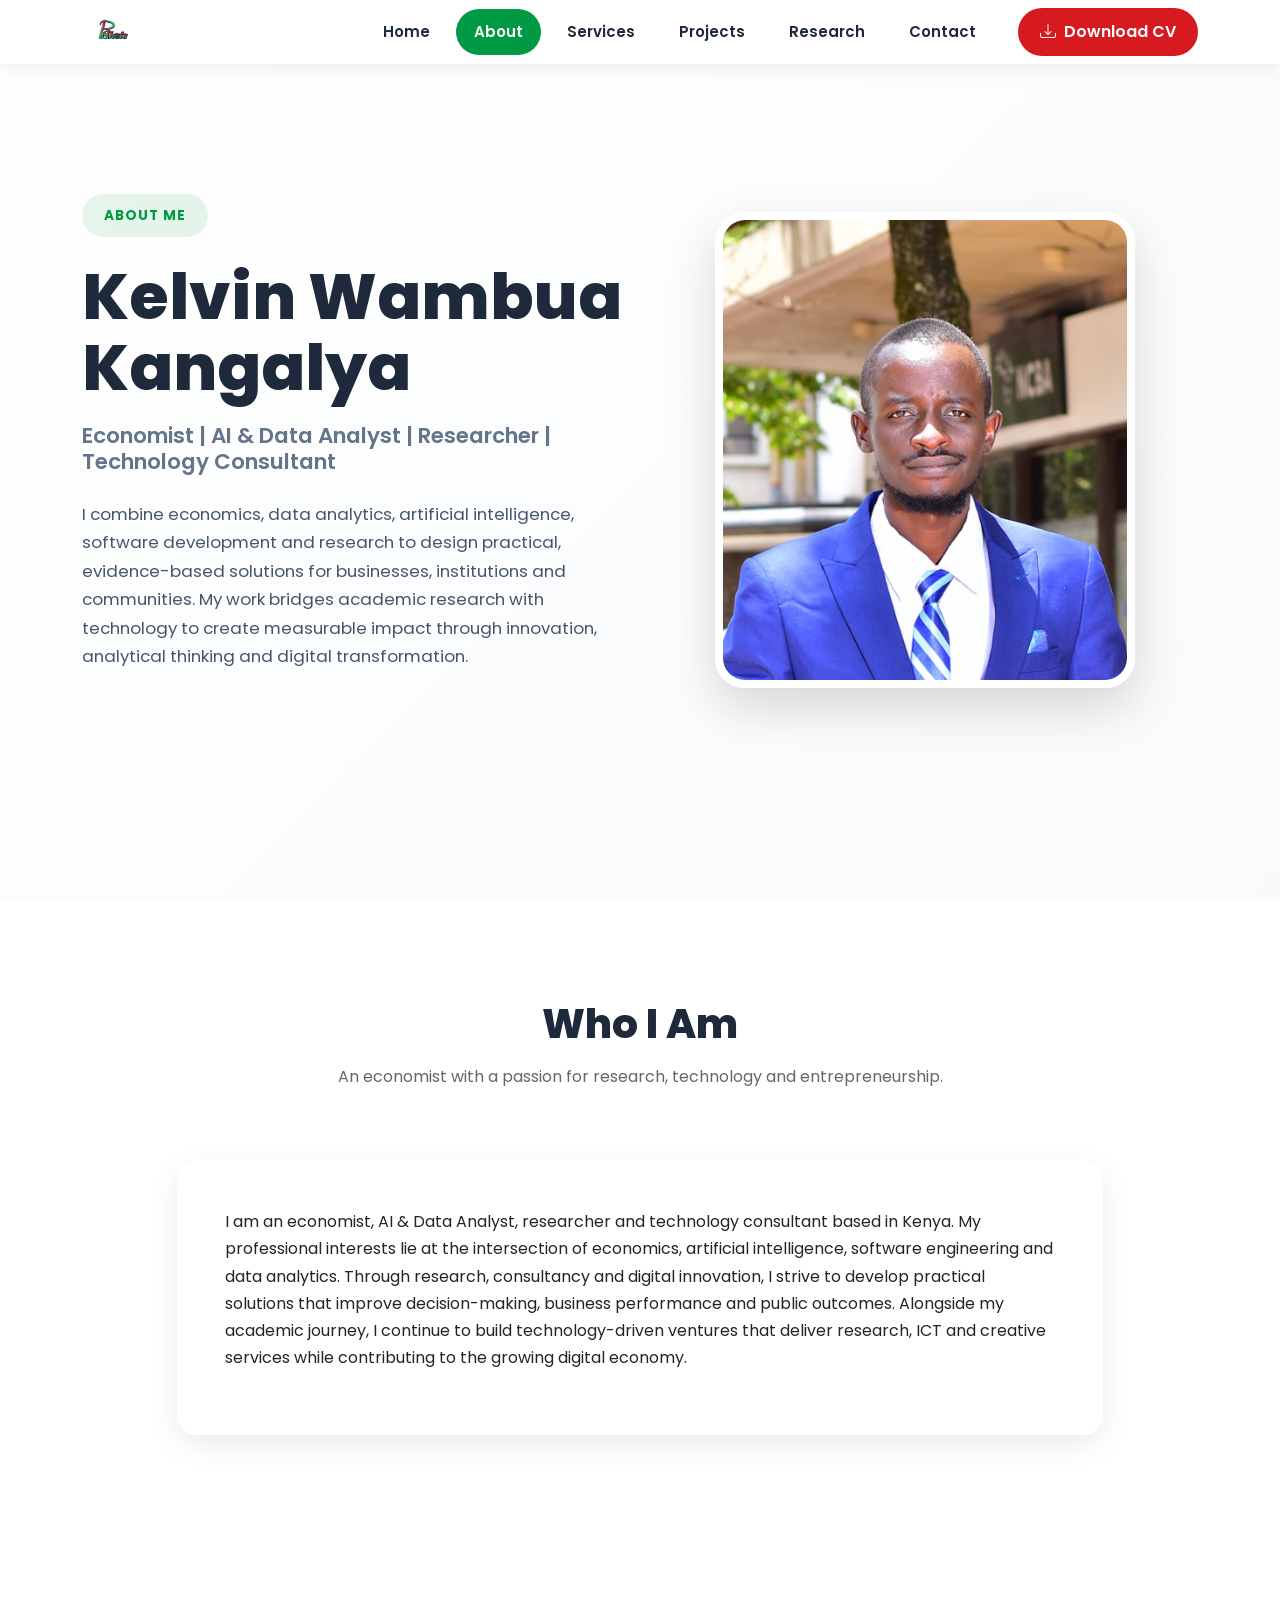
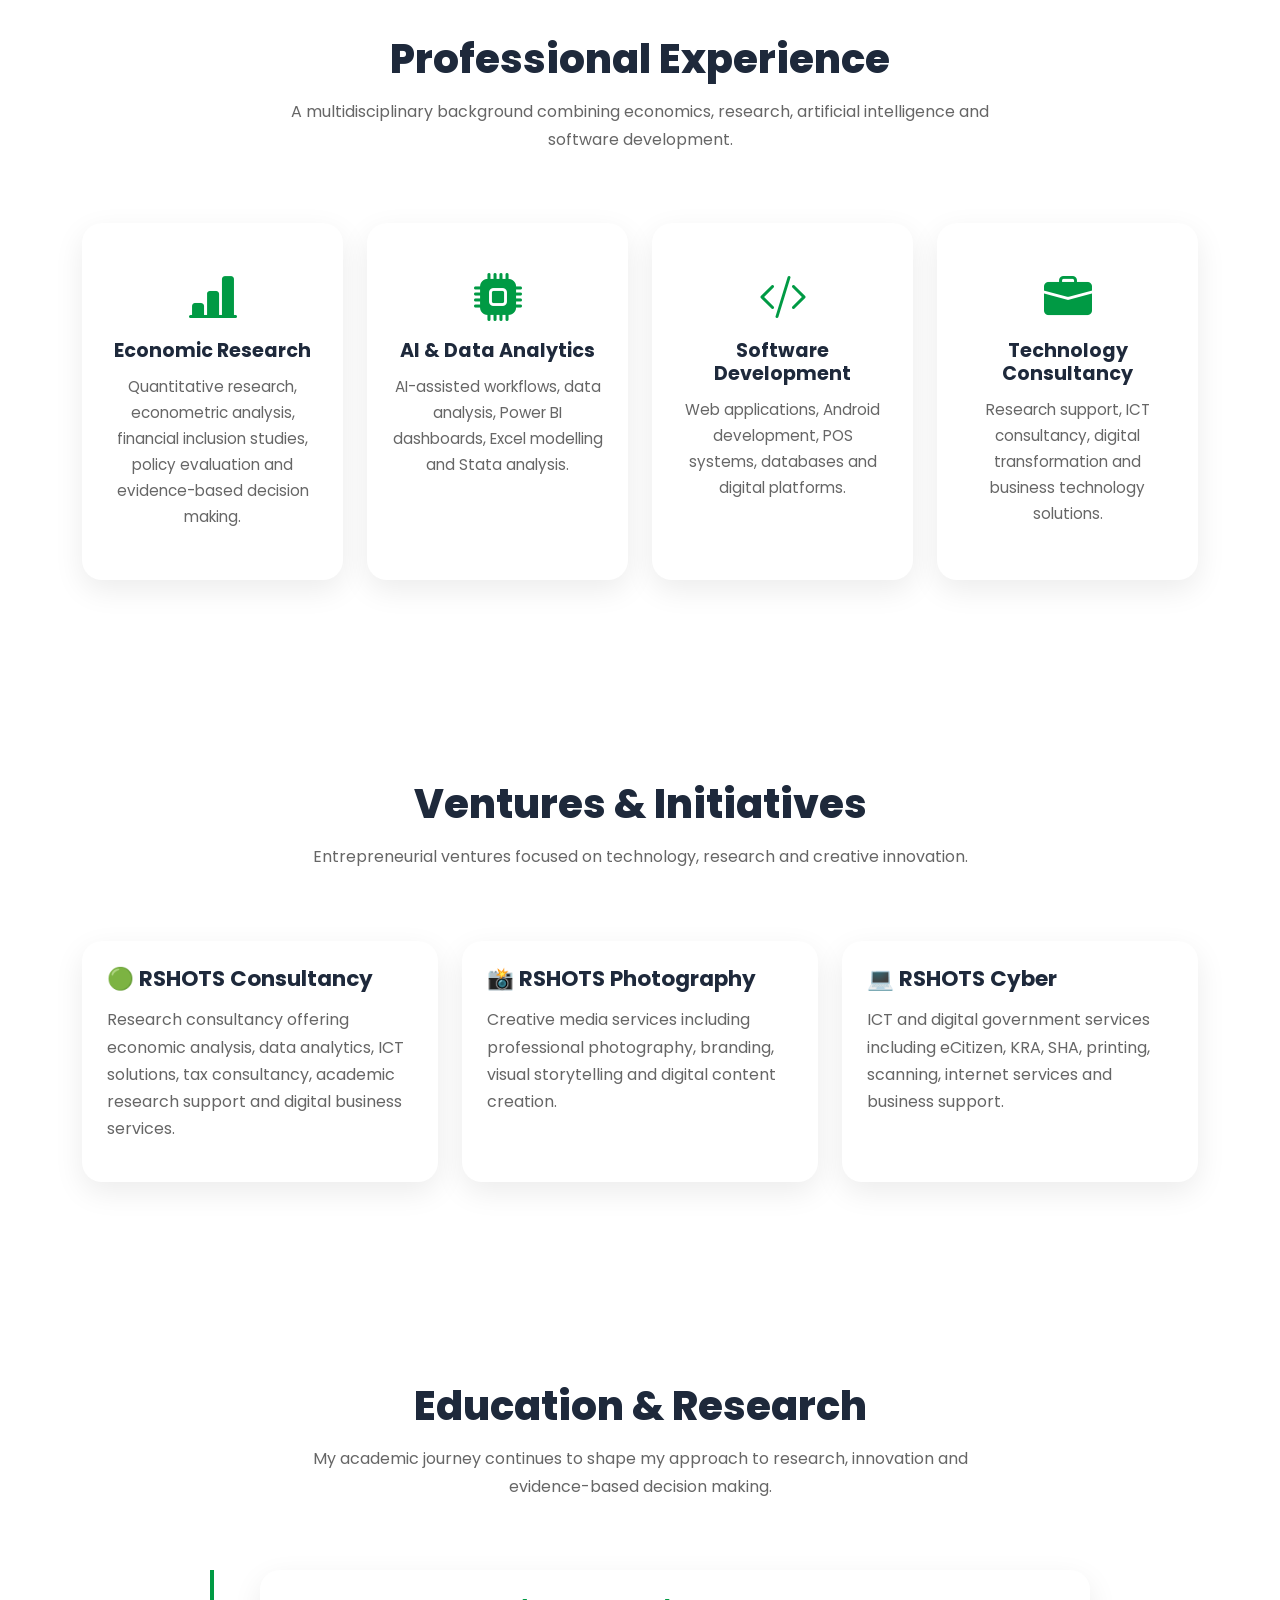
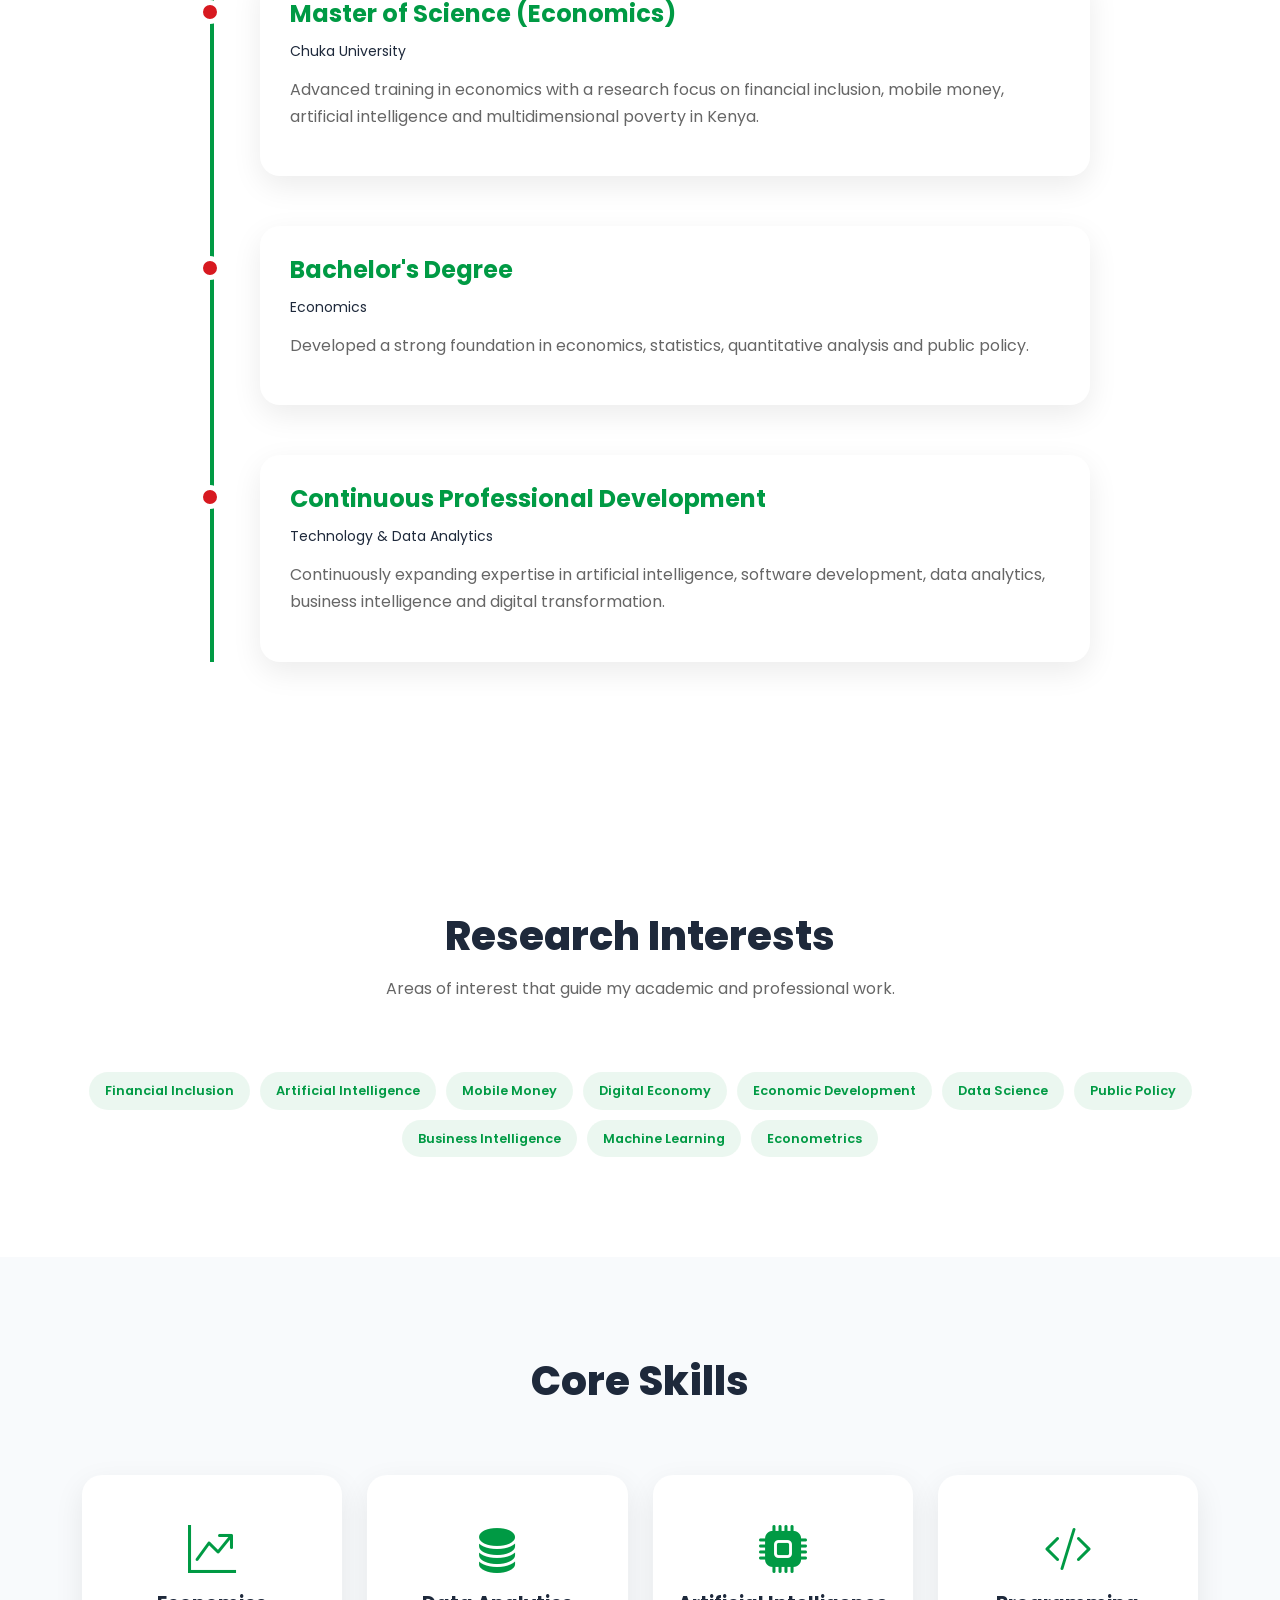
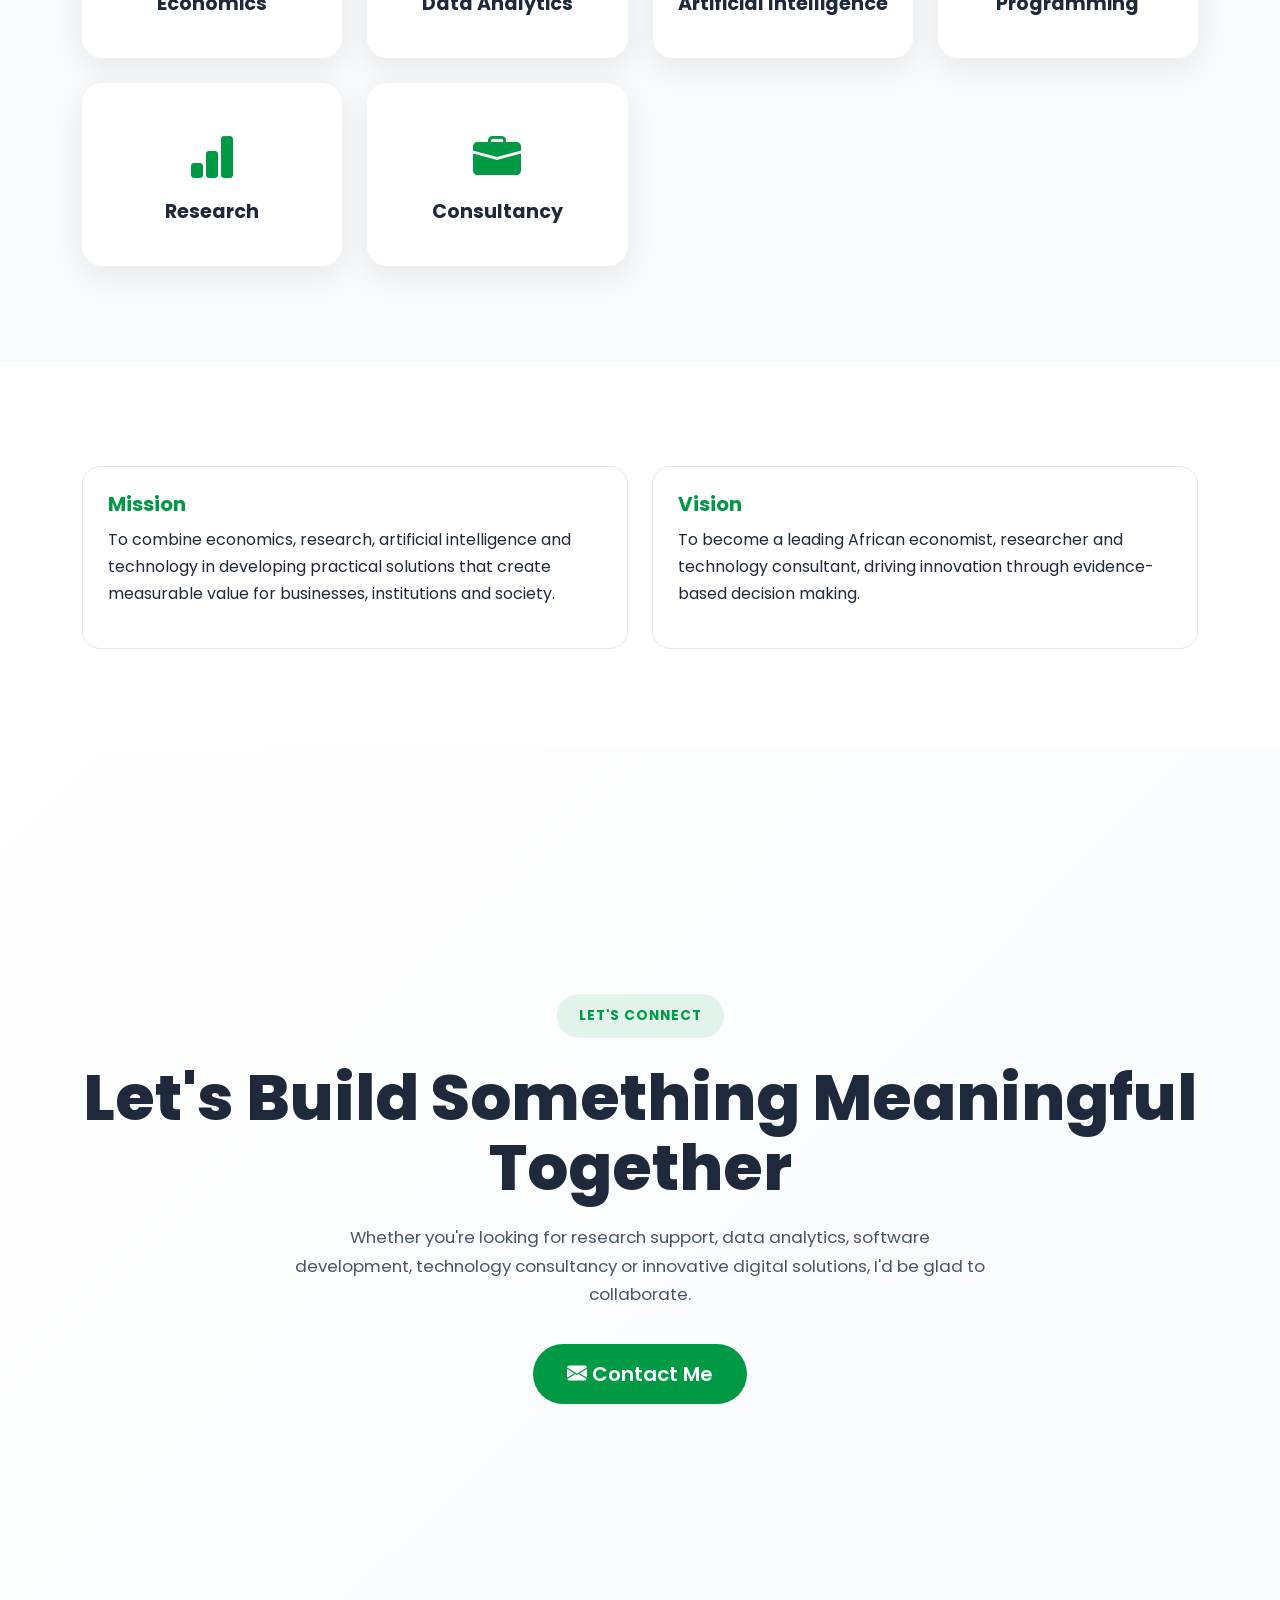
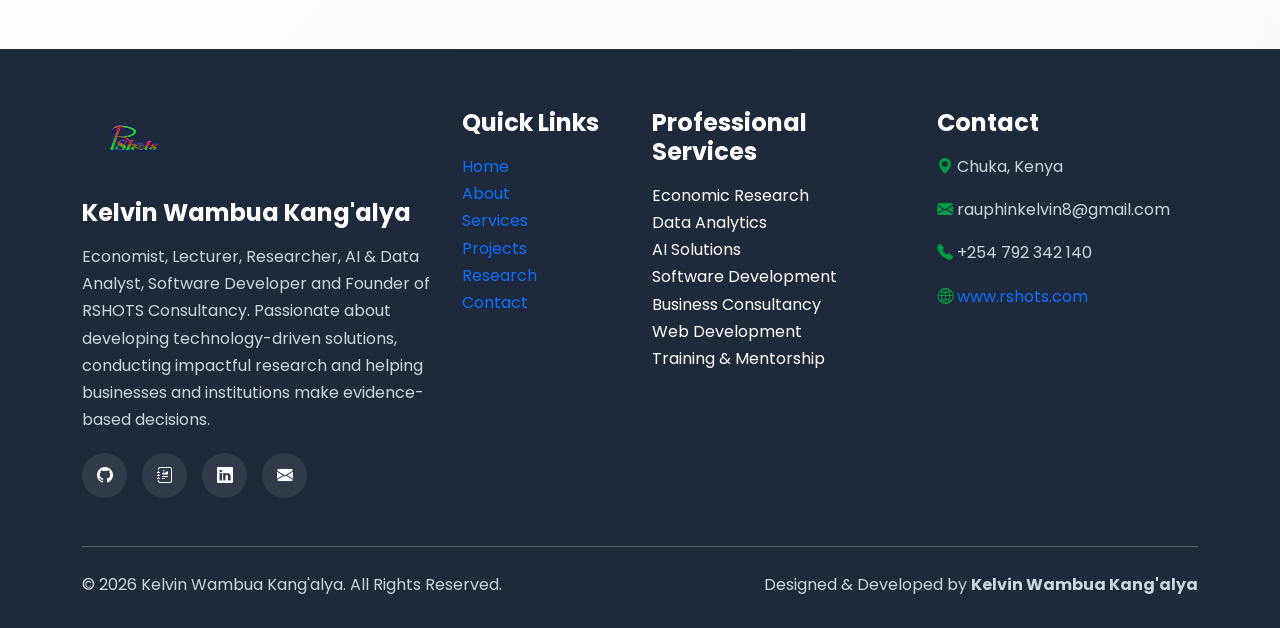
==== commit 29fa5ffb: "Update about.html" ====
--- a/about.html
+++ b/about.html
@@ -61,63 +61,65 @@
 
     <div class="container">
 
-        <a class="navbar-brand"
-           href="index.html">
+        <!-- Logo -->
+
+        <a class="navbar-brand" href="index.html">
 
             <img src="images/logo.png"
-                 class="navbar-logo"
-                 alt="RSHOTS Logo">
+                 alt="RSHOTS Logo"
+                 class="navbar-logo">
 
         </a>
+
+        <!-- Mobile Toggle -->
 
         <button class="navbar-toggler"
                 type="button"
                 data-bs-toggle="collapse"
-                data-bs-target="#navbarNav">
+                data-bs-target="#navbarNav"
+                aria-controls="navbarNav"
+                aria-expanded="false"
+                aria-label="Toggle navigation">
 
             <i class="bi bi-list"></i>
 
         </button>
+
+        <!-- Navigation Links -->
 
         <div class="collapse navbar-collapse"
              id="navbarNav">
 
-            <ul class="navbar-nav ms-auto">
+            <ul class="navbar-nav ms-auto align-items-lg-center">
 
                 <li class="nav-item">
-                    <a class="nav-link"
-                       href="index.html">Home</a>
+                    <a class="nav-link" href="index.html">Home</a>
                 </li>
 
                 <li class="nav-item">
-                    <a class="nav-link active"
-                       href="about.html">About</a>
+                    <a class="nav-link active" href="about.html">About</a>
                 </li>
 
                 <li class="nav-item">
-                    <a class="nav-link"
-                       href="services.html">Services</a>
+                    <a class="nav-link" href="services.html">Services</a>
                 </li>
 
                 <li class="nav-item">
-                    <a class="nav-link"
-                       href="projects.html">Projects</a>
+                    <a class="nav-link" href="projects.html">Projects</a>
                 </li>
 
                 <li class="nav-item">
-                    <a class="nav-link"
-                       href="research.html">Research</a>
+                    <a class="nav-link" href="research.html">Research</a>
                 </li>
 
                 <li class="nav-item">
-                    <a class="nav-link"
-                       href="contact.html">Contact</a>
+                    <a class="nav-link" href="contact.html">Contact</a>
                 </li>
 
                 <li class="nav-item ms-lg-3">
 
-                    <a href="doc/CV26.pdf"
-                       target="_blank"
+                    <a href="doc/Kelvin_Wambua_Kangalya_CV_2026.pdf"
+                       download
                        class="resume-btn">
 
                         <i class="bi bi-download"></i>
--- a/css/style.css
+++ b/css/style.css
@@ -1664,6 +1664,1773 @@
     transition:opacity .3s ease-in-out;
 
 }
+/*=========================================
+RESEARCH HERO
+=========================================*/
+
+.research-hero{
+
+padding:170px 0 110px;
+
+background:linear-gradient(135deg,#ffffff,#eefbf3);
+
+overflow:hidden;
+
+}
+
+.research-tag{
+
+display:inline-block;
+
+padding:10px 22px;
+
+background:#e8fff0;
+
+color:#009A44;
+
+font-weight:700;
+
+border-radius:40px;
+
+margin-bottom:25px;
+
+letter-spacing:1px;
+
+}
+
+.research-hero h1{
+
+font-size:4rem;
+
+font-weight:800;
+
+line-height:1.1;
+
+margin-bottom:20px;
+
+}
+
+.research-hero h2{
+
+font-size:1.4rem;
+
+color:#666;
+
+margin-bottom:25px;
+
+}
+
+.research-hero h2 span{
+
+color:#009A44;
+
+margin:0 10px;
+
+}
+
+.research-hero p{
+
+font-size:1.08rem;
+
+color:#555;
+
+max-width:650px;
+
+margin-bottom:40px;
+
+}
+
+.research-photo{
+
+width:100%;
+
+max-width:430px;
+
+margin:auto;
+
+border-radius:30px;
+
+box-shadow:0 30px 60px rgba(0,0,0,.15);
+
+border:6px solid white;
+
+}
+
+@media(max-width:992px){
+
+.research-hero{
+
+text-align:center;
+
+padding-top:150px;
+
+}
+
+.research-hero h1{
+
+font-size:3rem;
+
+}
+
+.research-photo{
+
+margin-top:50px;
+
+}
+
+}
+
+@media(max-width:576px){
+
+.research-hero h1{
+
+font-size:2.3rem;
+
+}
+
+.research-hero h2{
+
+font-size:1rem;
+
+}
+
+}
+        /*=========================================
+RESEARCH SNAPSHOT
+=========================================*/
+
+.research-stats{
+
+padding:90px 0;
+
+background:white;
+
+}
+
+.research-stat-card{
+
+background:#fff;
+
+padding:40px 30px;
+
+border-radius:25px;
+
+text-align:center;
+
+box-shadow:0 15px 40px rgba(0,0,0,.08);
+
+transition:.35s;
+
+height:100%;
+
+border-top:5px solid transparent;
+
+}
+
+.research-stat-card:hover{
+
+transform:translateY(-12px);
+
+border-color:#009A44;
+
+}
+
+.stat-icon{
+
+width:80px;
+
+height:80px;
+
+margin:auto;
+
+border-radius:50%;
+
+background:#eefbf3;
+
+display:flex;
+
+align-items:center;
+
+justify-content:center;
+
+margin-bottom:25px;
+
+}
+
+.stat-icon i{
+
+font-size:2rem;
+
+color:#009A44;
+
+}
+
+.research-stat-card h3{
+
+font-size:2.8rem;
+
+font-weight:800;
+
+margin-bottom:10px;
+
+color:#1E293B;
+
+}
+
+.research-stat-card h5{
+
+font-weight:700;
+
+margin-bottom:15px;
+
+}
+
+.research-stat-card p{
+
+color:#64748B;
+
+margin:0;
+
+line-height:1.7;
+
+}
+        /*=========================================
+CURRENT RESEARCH
+=========================================*/
+
+.current-research{
+
+padding:110px 0;
+
+background:#f8fafc;
+
+}
+
+.current-research-card{
+
+background:white;
+
+padding:60px;
+
+border-radius:30px;
+
+box-shadow:0 25px 60px rgba(0,0,0,.08);
+
+}
+
+.current-research-card h3{
+
+font-size:2rem;
+
+font-weight:800;
+
+margin:20px 0;
+
+line-height:1.3;
+
+}
+
+.current-research-card p{
+
+color:#64748B;
+
+font-size:1.05rem;
+
+}
+
+.research-status{
+
+display:inline-block;
+
+background:#009A44;
+
+color:white;
+
+padding:10px 22px;
+
+border-radius:40px;
+
+font-weight:700;
+
+font-size:.85rem;
+
+letter-spacing:1px;
+
+}
+
+.research-tags{
+
+margin-top:35px;
+
+display:flex;
+
+gap:12px;
+
+flex-wrap:wrap;
+
+}
+
+.research-tags span{
+
+padding:10px 18px;
+
+background:#eefbf3;
+
+color:#009A44;
+
+border-radius:40px;
+
+font-weight:600;
+
+font-size:.9rem;
+
+}
+
+.progress-box{
+
+background:#f8fafc;
+
+padding:35px;
+
+border-radius:25px;
+
+}
+
+.progress-box h4{
+
+margin-bottom:30px;
+
+font-weight:700;
+
+}
+
+.progress-item{
+
+display:flex;
+
+justify-content:space-between;
+
+align-items:center;
+
+padding:15px 0;
+
+border-bottom:1px solid #e2e8f0;
+
+}
+
+.progress-item:last-child{
+
+border-bottom:none;
+
+}
+
+.complete{
+
+color:#16a34a;
+
+font-weight:600;
+
+}
+
+.active{
+
+color:#d97706;
+
+font-weight:600;
+
+}
+
+.pending{
+
+color:#64748b;
+
+font-weight:600;
+
+}
+
+@media(max-width:992px){
+
+.current-research-card{
+
+padding:35px;
+
+}
+
+.progress-box{
+
+margin-top:40px;
+
+}
+
+}
+        /*=========================================
+FEATURED PUBLICATION
+=========================================*/
+
+.featured-publication{
+
+padding:110px 0;
+
+background:#ffffff;
+
+}
+
+.publication-card{
+
+background:linear-gradient(135deg,#ffffff,#f7fff9);
+
+padding:60px;
+
+border-radius:30px;
+
+box-shadow:0 25px 60px rgba(0,0,0,.08);
+
+border-left:8px solid #009A44;
+
+}
+
+.publication-badge{
+
+display:inline-block;
+
+padding:10px 20px;
+
+background:#D71920;
+
+color:#fff;
+
+border-radius:40px;
+
+font-size:.85rem;
+
+font-weight:700;
+
+margin-bottom:25px;
+
+}
+
+.publication-card h3{
+
+font-size:2rem;
+
+font-weight:800;
+
+line-height:1.3;
+
+margin-bottom:25px;
+
+}
+
+.publication-card p{
+
+color:#64748B;
+
+font-size:1.05rem;
+
+}
+
+.publication-meta{
+
+display:grid;
+
+grid-template-columns:repeat(3,1fr);
+
+gap:25px;
+
+margin-top:35px;
+
+}
+
+.publication-meta strong{
+
+display:block;
+
+margin-bottom:8px;
+
+color:#1E293B;
+
+}
+
+.publication-meta p{
+
+margin:0;
+
+font-weight:600;
+
+color:#009A44;
+
+}
+
+.publication-side{
+
+background:white;
+
+padding:35px;
+
+border-radius:25px;
+
+text-align:center;
+
+box-shadow:0 10px 35px rgba(0,0,0,.08);
+
+}
+
+.publication-icon{
+
+width:90px;
+
+height:90px;
+
+margin:auto;
+
+border-radius:50%;
+
+background:#eefbf3;
+
+display:flex;
+
+align-items:center;
+
+justify-content:center;
+
+margin-bottom:25px;
+
+}
+
+.publication-icon i{
+
+font-size:2.5rem;
+
+color:#009A44;
+
+}
+
+.publication-side h4{
+
+font-weight:700;
+
+margin-bottom:20px;
+
+}
+
+@media(max-width:992px){
+
+.publication-card{
+
+padding:35px;
+
+}
+
+.publication-side{
+
+margin-top:40px;
+
+}
+
+.publication-meta{
+
+grid-template-columns:1fr;
+
+gap:15px;
+
+}
+
+}
+        /*=========================================
+RESEARCH EXPERTISE
+=========================================*/
+
+.research-expertise{
+
+padding:110px 0;
+
+background:#f8fafc;
+
+}
+
+.expertise-card{
+
+background:white;
+
+padding:40px 30px;
+
+border-radius:25px;
+
+text-align:center;
+
+box-shadow:0 15px 40px rgba(0,0,0,.08);
+
+transition:.4s;
+
+height:100%;
+
+position:relative;
+
+overflow:hidden;
+
+}
+
+.expertise-card::before{
+
+content:"";
+
+position:absolute;
+
+top:0;
+
+left:0;
+
+width:100%;
+
+height:5px;
+
+background:#009A44;
+
+transform:scaleX(0);
+
+transition:.4s;
+
+}
+
+.expertise-card:hover::before{
+
+transform:scaleX(1);
+
+}
+
+.expertise-card:hover{
+
+transform:translateY(-12px);
+
+}
+
+.expertise-icon{
+
+width:85px;
+
+height:85px;
+
+margin:auto;
+
+border-radius:50%;
+
+background:#eefbf3;
+
+display:flex;
+
+align-items:center;
+
+justify-content:center;
+
+margin-bottom:25px;
+
+transition:.4s;
+
+}
+
+.expertise-card:hover .expertise-icon{
+
+background:#009A44;
+
+transform:rotate(360deg);
+
+}
+
+.expertise-icon i{
+
+font-size:2rem;
+
+color:#009A44;
+
+transition:.4s;
+
+}
+
+.expertise-card:hover i{
+
+color:white;
+
+}
+
+.expertise-card h4{
+
+font-weight:700;
+
+margin-bottom:18px;
+
+}
+
+.expertise-card p{
+
+color:#64748B;
+
+line-height:1.8;
+
+margin:0;
+
+}
+        /*=========================================
+RESEARCH TOOLKIT
+=========================================*/
+
+.research-toolkit{
+
+padding:110px 0;
+
+background:white;
+
+}
+
+.tool-card{
+
+background:#fff;
+
+padding:40px 30px;
+
+border-radius:25px;
+
+text-align:center;
+
+box-shadow:0 15px 40px rgba(0,0,0,.08);
+
+transition:.4s;
+
+height:100%;
+
+border:1px solid #eef2f7;
+
+}
+
+.tool-card:hover{
+
+transform:translateY(-12px);
+
+box-shadow:0 30px 60px rgba(0,154,68,.18);
+
+}
+
+.tool-card i{
+
+font-size:3rem;
+
+color:#009A44;
+
+margin-bottom:25px;
+
+display:block;
+
+transition:.4s;
+
+}
+
+.tool-card:hover i{
+
+transform:scale(1.15);
+
+color:#D71920;
+
+}
+
+.tool-card h4{
+
+font-weight:700;
+
+margin-bottom:20px;
+
+}
+
+.tool-card p{
+
+color:#64748B;
+
+margin-bottom:25px;
+
+line-height:1.8;
+
+}
+
+.tool-level{
+
+display:inline-block;
+
+padding:10px 18px;
+
+border-radius:30px;
+
+background:#eefbf3;
+
+color:#009A44;
+
+font-size:.85rem;
+
+font-weight:600;
+
+}
+        /*=========================================
+ACADEMIC PROFILES
+=========================================*/
+
+.academic-profiles{
+
+padding:110px 0;
+
+background:#f8fafc;
+
+}
+
+.profile-card{
+
+background:white;
+
+padding:45px 35px;
+
+border-radius:25px;
+
+text-align:center;
+
+box-shadow:0 15px 40px rgba(0,0,0,.08);
+
+transition:.4s;
+
+height:100%;
+
+}
+
+.profile-card:hover{
+
+transform:translateY(-12px);
+
+box-shadow:0 25px 60px rgba(0,154,68,.15);
+
+}
+
+.profile-icon{
+
+width:95px;
+
+height:95px;
+
+margin:auto;
+
+margin-bottom:25px;
+
+border-radius:50%;
+
+background:#eefbf3;
+
+display:flex;
+
+align-items:center;
+
+justify-content:center;
+
+transition:.4s;
+
+}
+
+.profile-card:hover .profile-icon{
+
+background:#009A44;
+
+}
+
+.profile-icon i{
+
+font-size:2.5rem;
+
+color:#009A44;
+
+transition:.4s;
+
+}
+
+.profile-card:hover .profile-icon i{
+
+color:white;
+
+transform:scale(1.1);
+
+}
+
+.profile-card h3{
+
+font-weight:700;
+
+margin-bottom:20px;
+
+}
+
+.profile-card p{
+
+color:#64748B;
+
+margin-bottom:30px;
+
+line-height:1.8;
+
+}
+
+.profile-card .btn{
+
+padding:12px 28px;
+
+border-radius:30px;
+
+font-weight:600;
+
+}
+        /*=========================================
+RESEARCH COLLABORATION
+=========================================*/
+
+.research-collaboration{
+
+padding:120px 0;
+
+background:#ffffff;
+
+}
+
+.collaboration-card{
+
+background:linear-gradient(135deg,#009A44,#006d2f);
+
+border-radius:35px;
+
+padding:70px;
+
+color:white;
+
+overflow:hidden;
+
+position:relative;
+
+box-shadow:0 30px 70px rgba(0,154,68,.25);
+
+}
+
+.collaboration-card::before{
+
+content:"";
+
+position:absolute;
+
+width:350px;
+
+height:350px;
+
+background:rgba(255,255,255,.08);
+
+border-radius:50%;
+
+top:-120px;
+
+right:-120px;
+
+}
+
+.collaboration-badge{
+
+display:inline-block;
+
+padding:10px 20px;
+
+background:rgba(255,255,255,.15);
+
+border-radius:30px;
+
+font-weight:700;
+
+margin-bottom:25px;
+
+letter-spacing:1px;
+
+}
+
+.collaboration-card h2{
+
+font-size:2.5rem;
+
+font-weight:800;
+
+margin-bottom:25px;
+
+}
+
+.collaboration-card p{
+
+font-size:1.05rem;
+
+opacity:.95;
+
+line-height:1.8;
+
+}
+
+.collaboration-list{
+
+margin-top:35px;
+
+display:grid;
+
+grid-template-columns:repeat(2,1fr);
+
+gap:18px;
+
+}
+
+.collaboration-list div{
+
+display:flex;
+
+align-items:center;
+
+gap:10px;
+
+font-weight:600;
+
+}
+
+.collaboration-list i{
+
+color:#FFD54F;
+
+font-size:1.2rem;
+
+}
+
+.collaboration-box{
+
+background:rgba(255,255,255,.12);
+
+padding:45px 30px;
+
+border-radius:25px;
+
+backdrop-filter:blur(10px);
+
+}
+
+.collaboration-box i{
+
+font-size:4rem;
+
+margin-bottom:20px;
+
+}
+
+.collaboration-box h3{
+
+font-weight:700;
+
+margin-bottom:20px;
+
+}
+
+.collaboration-box .btn{
+
+margin-top:20px;
+
+border-radius:30px;
+
+padding:12px 30px;
+
+font-weight:700;
+
+color:#009A44;
+
+}
+
+@media(max-width:992px){
+
+.collaboration-card{
+
+padding:40px;
+
+}
+
+.collaboration-list{
+
+grid-template-columns:1fr;
+
+}
+
+.collaboration-box{
+
+margin-top:40px;
+
+}
+
+}
+        /*==================================================
+FOOTER
+==================================================*/
+
+.main-footer{
+
+background:#0f172a;
+
+color:#CBD5E1;
+
+padding:90px 0 30px;
+
+margin-top:0;
+
+}
+
+.footer-logo{
+
+width:80px;
+
+margin-bottom:25px;
+
+}
+
+.main-footer h3{
+
+color:white;
+
+font-weight:700;
+
+margin-bottom:20px;
+
+}
+
+.main-footer h5{
+
+color:white;
+
+margin-bottom:25px;
+
+font-weight:700;
+
+}
+
+.main-footer p{
+
+line-height:1.8;
+
+}
+
+.footer-links{
+
+list-style:none;
+
+padding:0;
+
+margin:0;
+
+}
+
+.footer-links li{
+
+margin-bottom:14px;
+
+}
+
+.footer-links a{
+
+color:#CBD5E1;
+
+text-decoration:none;
+
+transition:.3s;
+
+}
+
+.footer-links a:hover{
+
+color:#22C55E;
+
+padding-left:8px;
+
+}
+
+.footer-social{
+
+display:flex;
+
+gap:15px;
+
+margin-top:30px;
+
+}
+
+.footer-social a{
+
+width:45px;
+
+height:45px;
+
+background:#1E293B;
+
+border-radius:50%;
+
+display:flex;
+
+align-items:center;
+
+justify-content:center;
+
+color:white;
+
+font-size:1.2rem;
+
+transition:.35s;
+
+text-decoration:none;
+
+}
+
+.footer-social a:hover{
+
+background:#009A44;
+
+transform:translateY(-6px);
+
+}
+
+.footer-contact p{
+
+margin-bottom:18px;
+
+}
+
+.footer-contact i{
+
+color:#22C55E;
+
+margin-right:10px;
+
+}
+
+.main-footer hr{
+
+margin:55px 0 30px;
+
+border-color:rgba(255,255,255,.08);
+
+}
+
+.footer-bottom{
+
+font-size:.95rem;
+
+color:#94A3B8;
+
+}
+
+@media(max-width:768px){
+
+.footer-bottom{
+
+text-align:center;
+
+}
+
+.footer-bottom .text-md-end{
+
+margin-top:15px;
+
+text-align:center !important;
+
+}
+
+}
+        /*=========================================
+CONTACT HERO
+=========================================*/
+
+.contact-hero{
+
+padding:170px 0 110px;
+
+background:linear-gradient(135deg,#ffffff,#eefbf3);
+
+}
+        /*=========================================
+CONTACT INFORMATION
+=========================================*/
+
+.contact-info{
+
+padding:110px 0;
+
+background:#ffffff;
+
+}
+
+.contact-card{
+
+background:white;
+
+padding:45px 30px;
+
+text-align:center;
+
+border-radius:25px;
+
+box-shadow:0 15px 40px rgba(0,0,0,.08);
+
+transition:.35s;
+
+height:100%;
+
+}
+
+.contact-card:hover{
+
+transform:translateY(-12px);
+
+box-shadow:0 25px 60px rgba(0,154,68,.18);
+
+}
+
+.contact-icon{
+
+width:90px;
+
+height:90px;
+
+margin:auto;
+
+margin-bottom:25px;
+
+background:#eefbf3;
+
+border-radius:50%;
+
+display:flex;
+
+align-items:center;
+
+justify-content:center;
+
+transition:.4s;
+
+}
+
+.contact-card:hover .contact-icon{
+
+background:#009A44;
+
+}
+
+.contact-icon i{
+
+font-size:2rem;
+
+color:#009A44;
+
+transition:.4s;
+
+}
+
+.contact-card:hover i{
+
+color:white;
+
+}
+
+.contact-card h4{
+
+font-weight:700;
+
+margin-bottom:15px;
+
+}
+
+.contact-card p{
+
+color:#64748B;
+
+margin:0;
+
+word-break:break-word;
+
+}
+        .contact-card a{
+
+color:#009A44;
+
+text-decoration:none;
+
+font-weight:600;
+
+transition:.3s;
+
+}
+
+.contact-card a:hover{
+
+color:#D71920;
+
+}
+        /*=========================================
+CONTACT SERVICES
+=========================================*/
+
+.contact-services{
+
+padding:110px 0;
+
+background:#f8fafc;
+
+}
+
+.service-contact-card{
+
+background:white;
+
+padding:40px 30px;
+
+border-radius:25px;
+
+text-align:center;
+
+height:100%;
+
+transition:.35s;
+
+box-shadow:0 15px 40px rgba(0,0,0,.08);
+
+border-top:5px solid transparent;
+
+}
+
+.service-contact-card:hover{
+
+transform:translateY(-12px);
+
+border-color:#009A44;
+
+box-shadow:0 25px 60px rgba(0,154,68,.15);
+
+}
+
+.service-contact-icon{
+
+width:85px;
+
+height:85px;
+
+margin:auto;
+
+margin-bottom:25px;
+
+border-radius:50%;
+
+background:#eefbf3;
+
+display:flex;
+
+align-items:center;
+
+justify-content:center;
+
+transition:.35s;
+
+}
+
+.service-contact-card:hover .service-contact-icon{
+
+background:#009A44;
+
+transform:rotate(360deg);
+
+}
+
+.service-contact-icon i{
+
+font-size:2rem;
+
+color:#009A44;
+
+transition:.35s;
+
+}
+
+.service-contact-card:hover i{
+
+color:white;
+
+}
+
+.service-contact-card h4{
+
+font-weight:700;
+
+margin-bottom:18px;
+
+}
+
+.service-contact-card p{
+
+color:#64748B;
+
+line-height:1.8;
+
+margin:0;
+
+}
+        /*=========================================
+CONTACT FORM
+=========================================*/
+
+.contact-form-section{
+
+padding:110px 0;
+
+background:#ffffff;
+
+}
+
+.contact-form-card{
+
+background:white;
+
+padding:50px;
+
+border-radius:30px;
+
+box-shadow:0 20px 50px rgba(0,0,0,.08);
+
+}
+
+.contact-form-card label{
+
+font-weight:600;
+
+margin-bottom:10px;
+
+color:#1E293B;
+
+}
+
+.contact-form-card .form-control,
+
+.contact-form-card .form-select{
+
+padding:15px;
+
+border-radius:15px;
+
+border:1px solid #dbe4ee;
+
+transition:.3s;
+
+}
+
+.contact-form-card .form-control:focus,
+
+.contact-form-card .form-select:focus{
+
+border-color:#009A44;
+
+box-shadow:0 0 0 .2rem rgba(0,154,68,.15);
+
+}
+
+.contact-form-card textarea{
+
+resize:none;
+
+}
+
+.contact-form-card button{
+
+padding:14px 45px;
+
+border-radius:35px;
+
+font-weight:700;
+
+transition:.3s;
+
+}
+
+.contact-form-card button:hover{
+
+transform:translateY(-3px);
+
+}
+        /*=========================================
+FINAL CTA
+=========================================*/
+
+.contact-cta{
+
+padding:120px 0;
+
+background:#f8fafc;
+
+}
+
+.cta-card{
+
+background:linear-gradient(135deg,#009A44,#006d2f);
+
+padding:70px;
+
+border-radius:35px;
+
+color:white;
+
+box-shadow:0 30px 70px rgba(0,154,68,.25);
+
+position:relative;
+
+overflow:hidden;
+
+}
+
+.cta-card::after{
+
+content:"";
+
+position:absolute;
+
+width:300px;
+
+height:300px;
+
+background:rgba(255,255,255,.08);
+
+border-radius:50%;
+
+right:-100px;
+
+top:-100px;
+
+}
+
+.cta-badge{
+
+display:inline-block;
+
+padding:10px 22px;
+
+background:rgba(255,255,255,.15);
+
+border-radius:30px;
+
+font-weight:700;
+
+margin-bottom:25px;
+
+letter-spacing:1px;
+
+}
+
+.cta-card h2{
+
+font-size:2.5rem;
+
+font-weight:800;
+
+margin-bottom:25px;
+
+}
+
+.cta-card p{
+
+line-height:1.9;
+
+}
+
+.cta-highlights{
+
+margin-top:35px;
+
+display:grid;
+
+grid-template-columns:repeat(2,1fr);
+
+gap:18px;
+
+}
+
+.cta-highlights div{
+
+display:flex;
+
+align-items:center;
+
+gap:10px;
+
+font-weight:600;
+
+}
+
+.cta-highlights i{
+
+color:#FFD54F;
+
+}
+
+.cta-contact-box{
+
+background:rgba(255,255,255,.12);
+
+padding:40px;
+
+border-radius:25px;
+
+backdrop-filter:blur(8px);
+
+}
+
+.cta-contact-box i{
+
+font-size:4rem;
+
+margin-bottom:20px;
+
+}
+
+.cta-contact-box h4{
+
+font-weight:700;
+
+margin-bottom:15px;
+
+}
+
+.cta-contact-box .btn{
+
+margin-top:20px;
+
+border-radius:30px;
+
+padding:12px 35px;
+
+font-weight:700;
+
+color:#009A44;
+
+}
+
+@media(max-width:992px){
+
+.cta-card{
+
+padding:40px;
+
+}
+
+.cta-contact-box{
+
+margin-top:40px;
+
+}
+
+.cta-highlights{
+
+grid-template-columns:1fr;
+
+}
+
+}
 /*=========================================================
             END OF STYLESHEET
 =========================================================*/
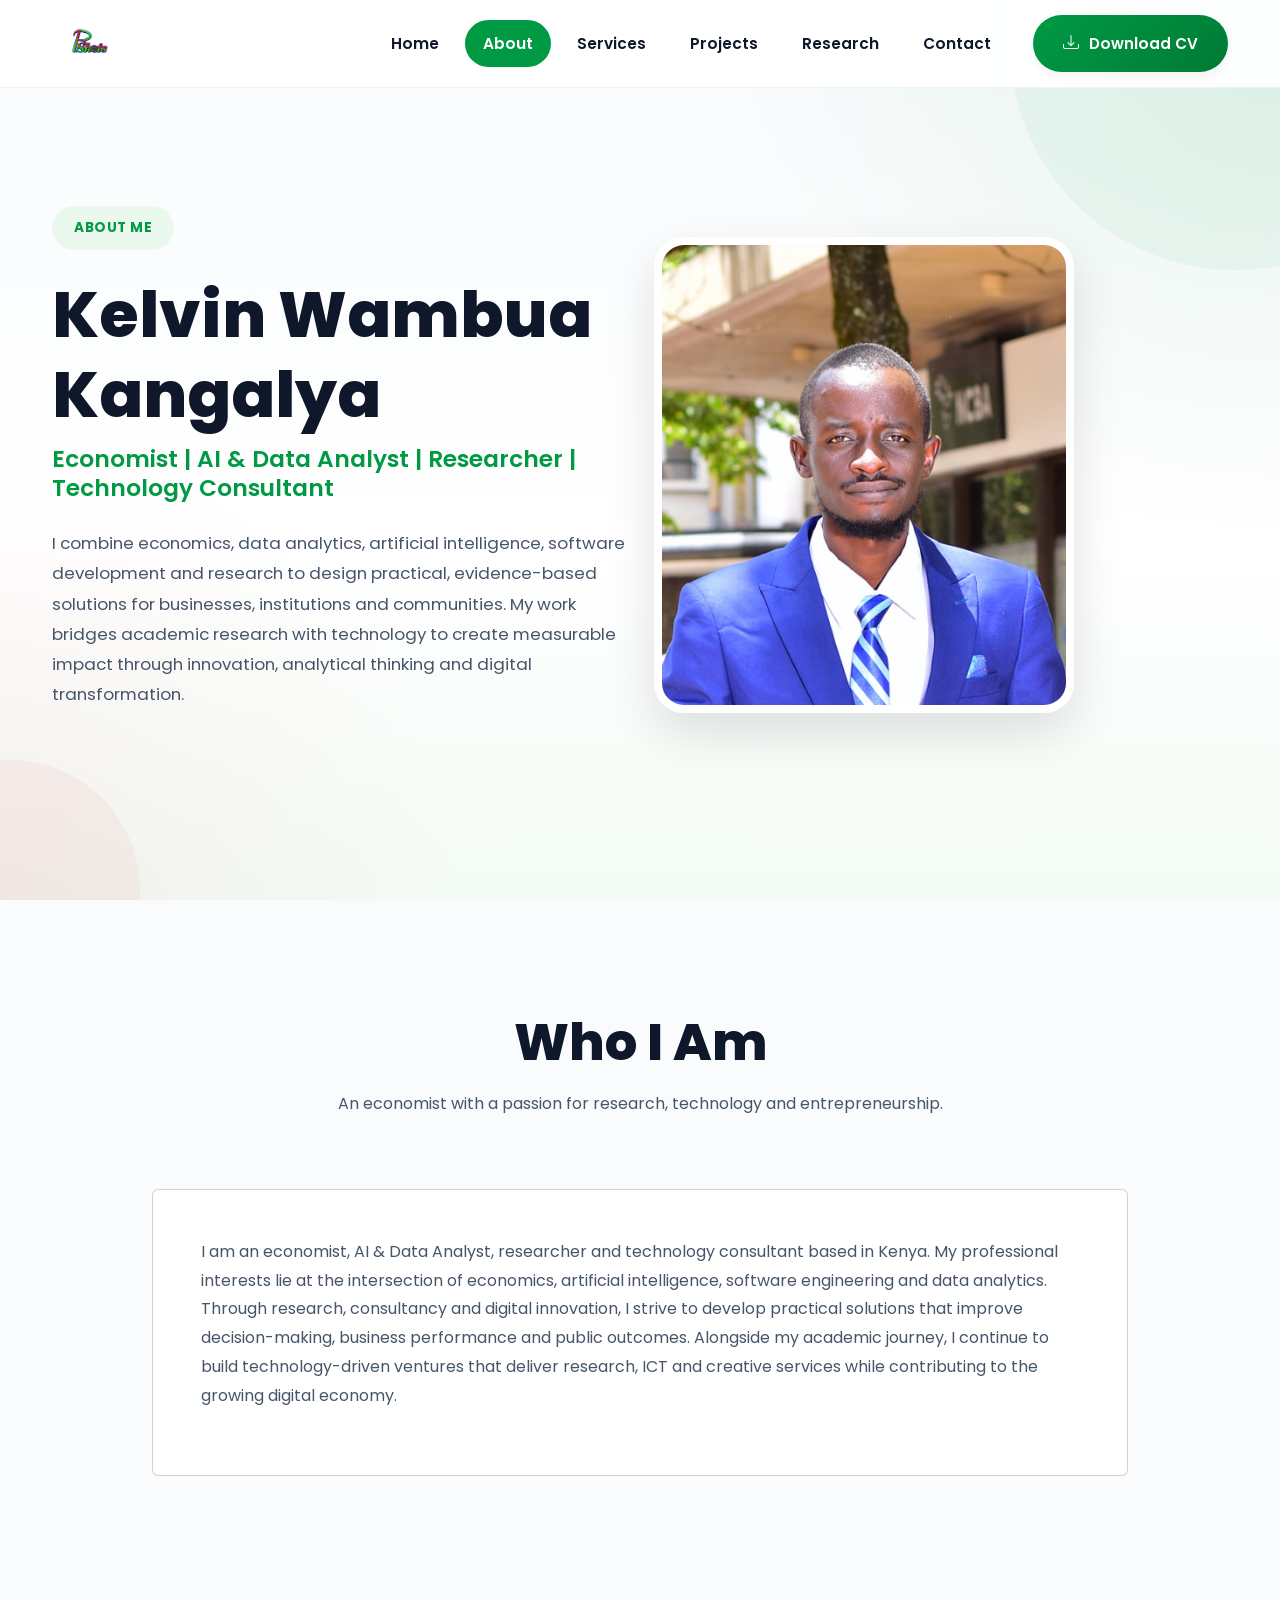
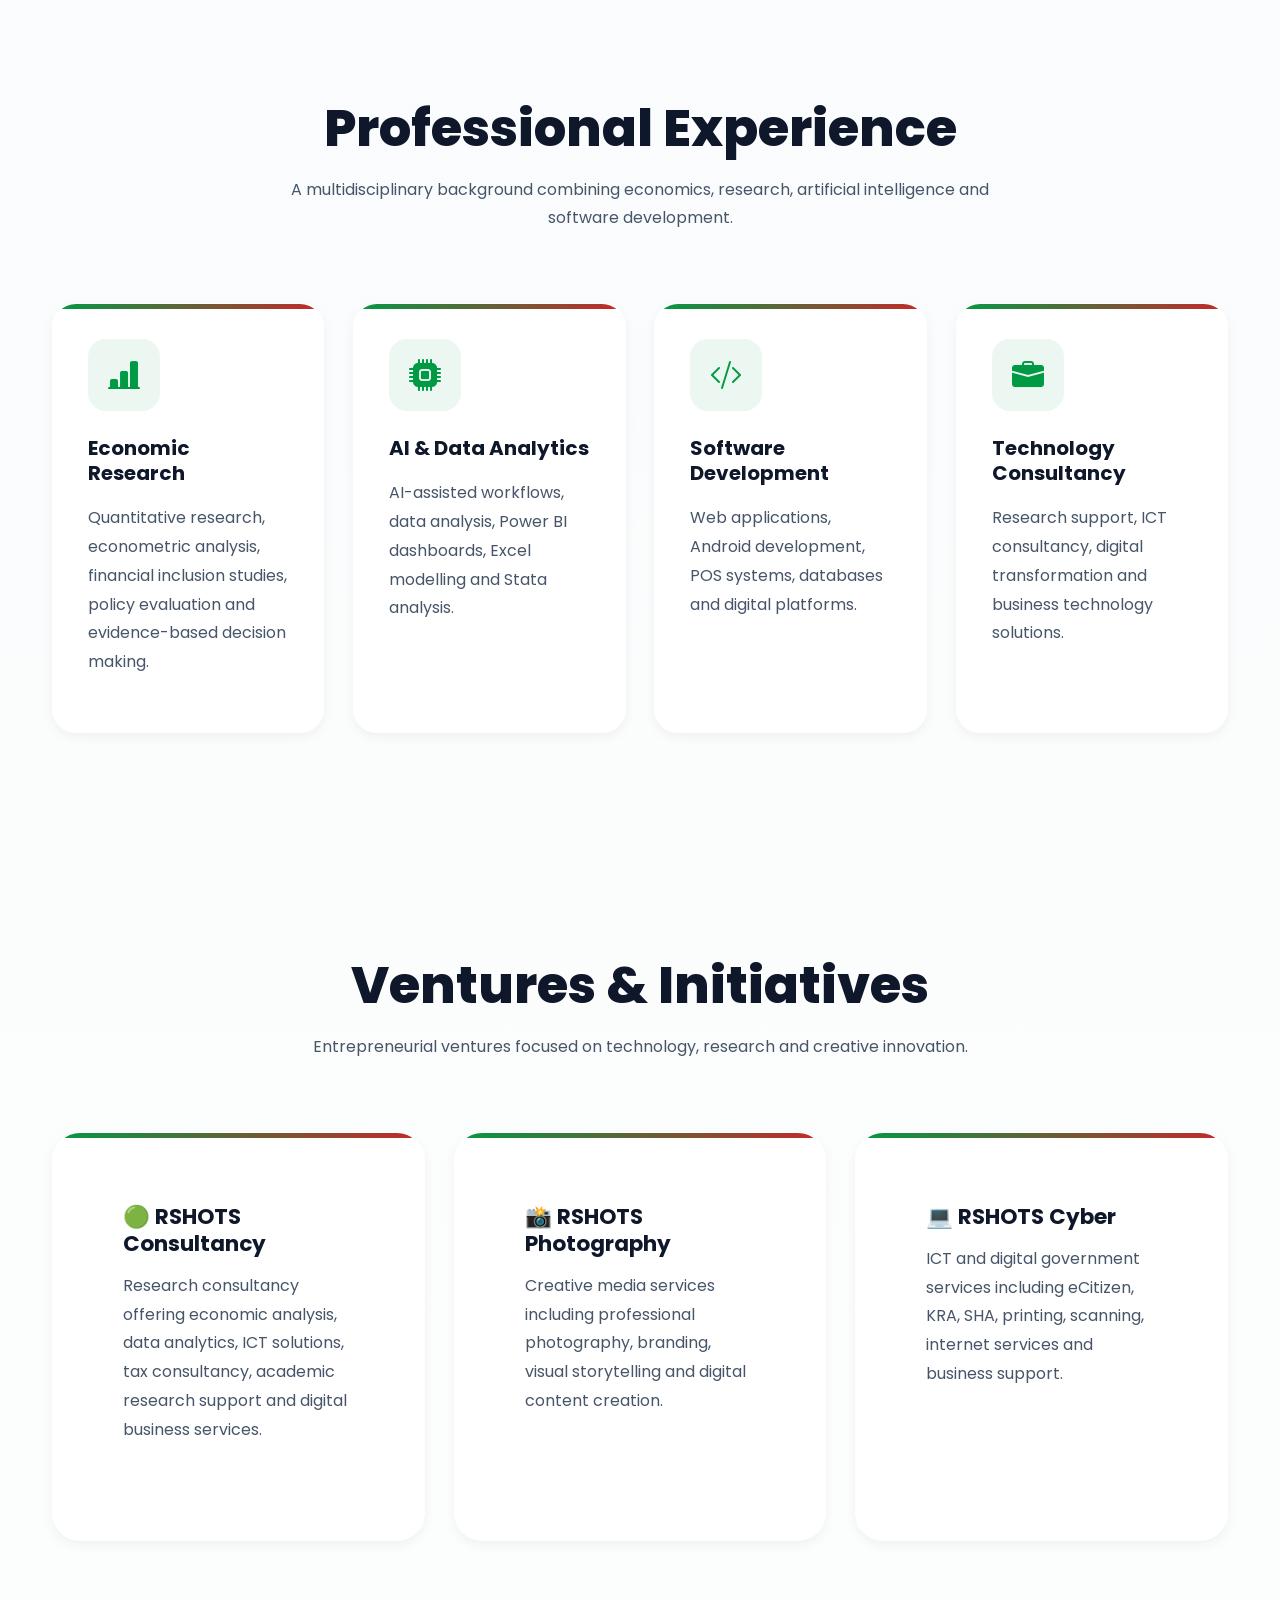
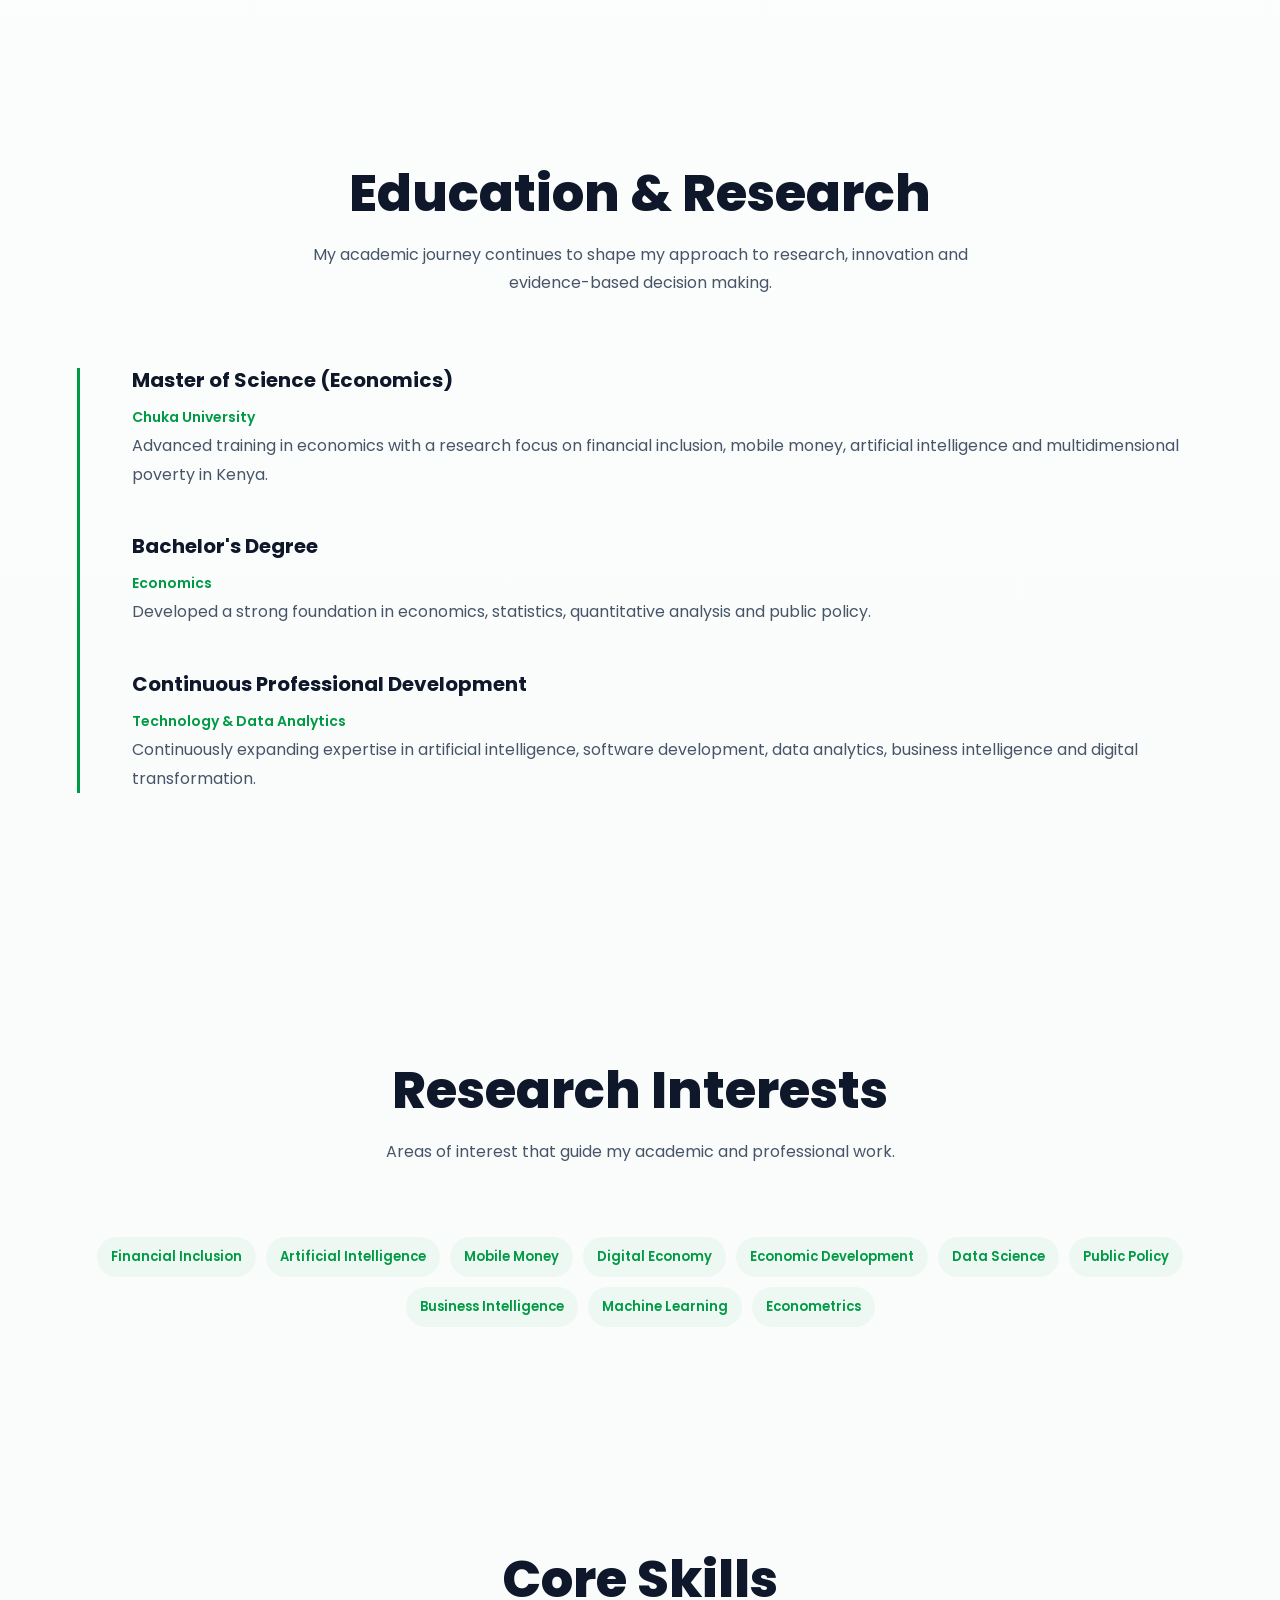
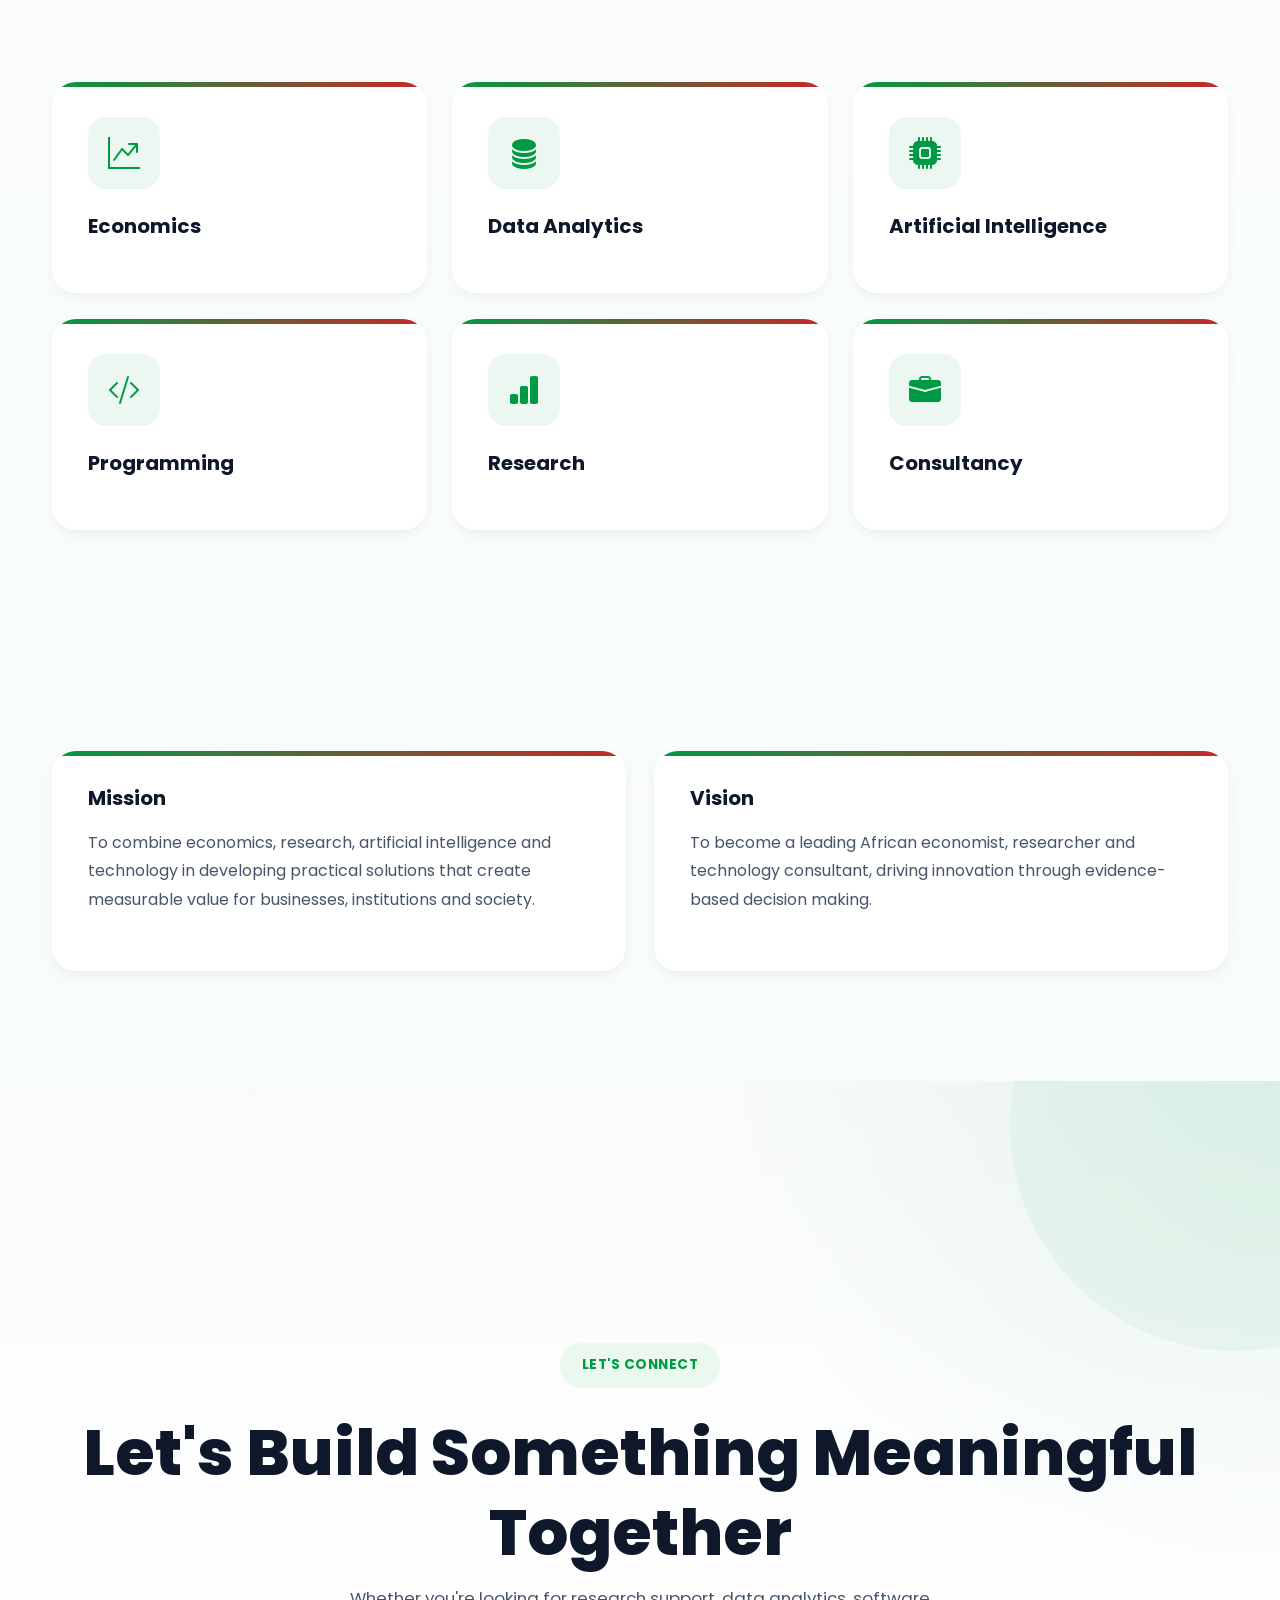
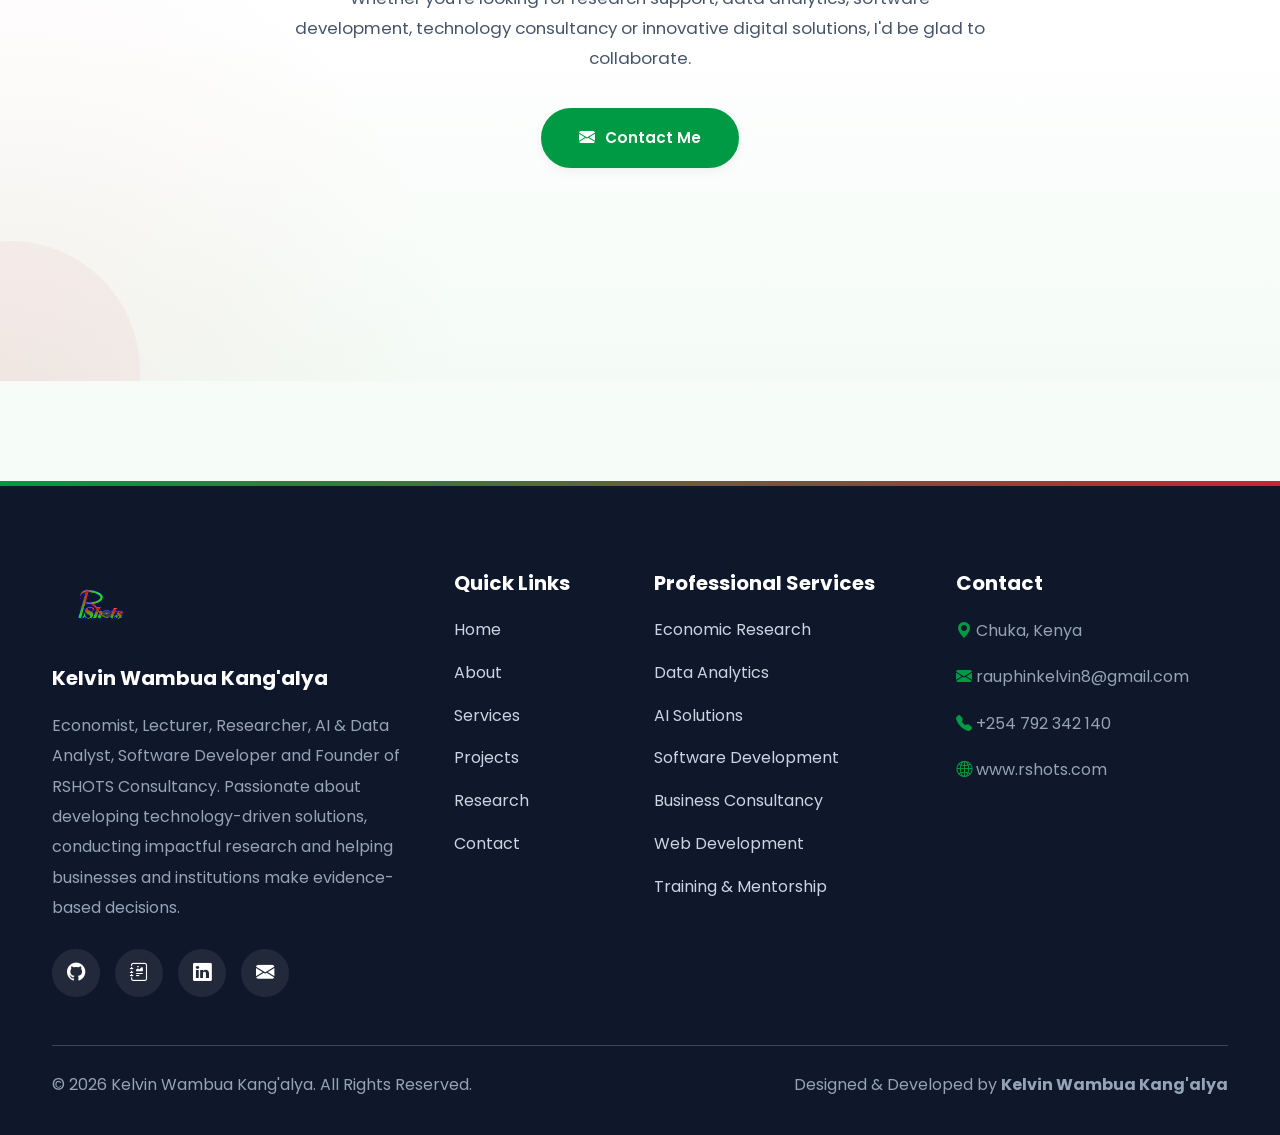
==== commit 2c41e1c5: "Update about.html" ====
--- a/about.html
+++ b/about.html
@@ -50,7 +50,9 @@
           href="css/style.css">
 
 </head>
-
+<a href="#" class="back-top" id="backTop">
+    <i class="bi bi-arrow-up"></i>
+</a>
 <body>
 
 <!-- ==========================================
@@ -841,7 +843,7 @@
 
 </a>
 
-<a href="mailto:your@email.com">
+<a href="mailto:rshotsco@gmail.com">
 
 <i class="bi bi-envelope-fill"></i>
 
--- a/css/style.css
+++ b/css/style.css
@@ -1,3436 +1,4426 @@
-/*========================================================
-
-    KELVIN WAMBUA KANGALYA PORTFOLIO
-    Version 1.0
-
-=========================================================*/
-
-/*========================
-ROOT VARIABLES
-=========================*/
+/*==================================================
+                PORTFOLIO CSS V2.0
+        Kelvin Wambua Kang'alya Portfolio
+====================================================*/
+
+
+/*==================================================
+                01. IMPORTS
+====================================================*/
+
+@import url('https://fonts.googleapis.com/css2?family=Poppins:wght@300;400;500;600;700;800&display=swap');
+
+
+/*==================================================
+                02. CSS VARIABLES
+====================================================*/
 
 :root{
 
+    /* Brand Colours */
+
     --primary:#009A44;
-    --secondary:#D71920;
-
-    --dark:#1E293B;
+    --primary-dark:#007A36;
+    --secondary:#C62828;
+
+    /* Neutral Colours */
+
+    --dark:#0F172A;
     --text:#475569;
-    --light:#F8FAFC;
+
     --white:#FFFFFF;
 
+    --background:#F8FAFC;
+
+    --background-alt:#F1F5F9;
+
+    --background-soft:#EEF8F2;
+
     --border:#E2E8F0;
 
-    --shadow:0 10px 30px rgba(0,0,0,.08);
+    /* Shadows */
+
+    --shadow-sm:0 4px 12px rgba(0,0,0,.05);
+
+    --shadow-md:0 12px 30px rgba(0,0,0,.08);
+
+    --shadow-lg:0 20px 50px rgba(0,0,0,.12);
+
+    /* Border Radius */
+
+    --radius-sm:12px;
+
+    --radius-md:20px;
+
+    --radius-lg:32px;
+
+    /* Transition */
 
     --transition:.35s ease;
 
 }
 
-/*========================
-RESET
-=========================*/
-
-*{
-
-margin:0;
-padding:0;
-box-sizing:border-box;
-
-}
+
+/*==================================================
+                    03. RESET
+====================================================*/
+
+*,
+*::before,
+*::after{
+
+    margin:0;
+
+    padding:0;
+
+    box-sizing:border-box;
+
+}
+
+
+/*==================================================
+                04. GLOBAL
+====================================================*/
 
 html{
 
-scroll-behavior:smooth;
+    scroll-behavior:smooth;
+
+    scroll-padding-top:90px;
 
 }
 
 body{
 
-font-family:'Poppins',sans-serif;
-
-background:var(--white);
-
-color:var(--dark);
-
-overflow-x:hidden;
-
-line-height:1.7;
-
-}
+    font-family:'Poppins',sans-serif;
+
+    font-size:16px;
+
+    line-height:1.8;
+
+    color:var(--text);
+
+    background:linear-gradient(
+        180deg,
+        #F8FAFC 0%,
+        #FCFDFD 40%,
+        #F5FBF7 100%
+    );
+
+    overflow-x:hidden;
+
+    text-rendering:optimizeLegibility;
+
+    -webkit-font-smoothing:antialiased;
+
+}
+
+
+/*==================================================
+                05. TYPOGRAPHY
+====================================================*/
+
+h1,
+h2,
+h3,
+h4,
+h5,
+h6{
+
+    color:var(--dark);
+
+    font-weight:700;
+
+    line-height:1.25;
+
+    margin-bottom:18px;
+
+}
+
+h1{
+
+    font-size:clamp(2.8rem,5vw,4.8rem);
+
+    font-weight:800;
+
+}
+
+h2{
+
+    font-size:clamp(2rem,4vw,3.2rem);
+
+}
+
+h3{
+
+    font-size:1.6rem;
+
+}
+
+h4{
+
+    font-size:1.25rem;
+
+}
+
+p{
+
+    margin-bottom:1rem;
+
+    color:var(--text);
+
+}
+
+
+/*==================================================
+                06. LINKS
+====================================================*/
+
+a{
+
+    text-decoration:none;
+
+    color:inherit;
+
+    transition:var(--transition);
+
+}
+
+
+/*==================================================
+                07. IMAGES
+====================================================*/
 
 img{
 
-max-width:100%;
-
-display:block;
-
-}
-
-a{
-
-text-decoration:none;
-
-transition:var(--transition);
-
-}
-
-ul{
-
-list-style:none;
+    display:block;
+
+    max-width:100%;
+
+    height:auto;
+
+    transition:var(--transition);
+
+}
+
+img:hover{
+
+    transform:scale(1.02);
+
+}
+
+
+/*==================================================
+                08. LAYOUT
+====================================================*/
+
+.container{
+
+    max-width:1200px;
 
 }
 
 section{
 
-padding:100px 0;
-
-}
-
-/*========================
-SCROLLBAR
-=========================*/
-
-::-webkit-scrollbar{
-
-width:10px;
-
-}
-
-::-webkit-scrollbar-track{
-
-background:#eee;
-
-}
-
-::-webkit-scrollbar-thumb{
-
-background:var(--primary);
-
-border-radius:50px;
-
-}
-
-::-webkit-scrollbar-thumb:hover{
-
-background:var(--secondary);
-
-}
-
-/*====================================================
-                NAVBAR
+    position:relative;
+
+    padding:110px 0;
+
+}
+
+
+/*==================================================
+            SECTION TITLES
 ====================================================*/
 
+.section-title{
+
+    text-align:center;
+
+    margin-bottom:70px;
+
+}
+
+.section-title span{
+
+    display:inline-block;
+
+    background:rgba(0,154,68,.10);
+
+    color:var(--primary);
+
+    padding:8px 18px;
+
+    border-radius:50px;
+
+    font-size:.85rem;
+
+    font-weight:700;
+
+    letter-spacing:1px;
+
+    text-transform:uppercase;
+
+    margin-bottom:20px;
+
+}
+
+.section-title h2{
+
+    font-weight:800;
+
+    margin-bottom:16px;
+
+}
+
+.section-title p{
+
+    max-width:700px;
+
+    margin:auto;
+
+}
+
+
+/*==================================================
+                BACKGROUNDS
+====================================================*/
+
+.bg-white{
+
+    background:var(--white);
+
+}
+
+.bg-light{
+
+    background:var(--background-alt);
+
+}
+
+.bg-soft{
+
+    background:var(--background-soft);
+
+}
+
+
+/*==================================================
+                BOOTSTRAP FIXES
+====================================================*/
+
+.row{
+
+    --bs-gutter-x:1.8rem;
+
+}
+
+.text-primary{
+
+    color:var(--primary)!important;
+
+}
+
+
+/*==================================================
+                RESPONSIVE
+====================================================*/
+
+@media(max-width:991px){
+
+section{
+
+padding:90px 0;
+
+}
+
+.section-title{
+
+margin-bottom:55px;
+
+}
+
+}
+
+@media(max-width:768px){
+
+body{
+
+font-size:15px;
+
+}
+
+section{
+
+padding:80px 0;
+
+}
+
+.container{
+
+padding-left:22px;
+
+padding-right:22px;
+
+}
+
+h1{
+
+font-size:2.5rem;
+
+}
+
+h2{
+
+font-size:2rem;
+
+}
+
+}
+
+@media(max-width:576px){
+
+section{
+
+padding:70px 0;
+
+}
+
+}
+/*==================================================
+                    NAVBAR
+====================================================*/
+
 .custom-navbar{
 
-    background:rgba(255,255,255,.96);
-
-    backdrop-filter:blur(15px);
-
-    box-shadow:0 3px 18px rgba(0,0,0,.08);
-
-    padding:8px 0;
+    position:fixed;
+
+    top:0;
+
+    left:0;
+
+    width:100%;
+
+    z-index:9999;
+
+    padding:18px 0;
+
+    background:rgba(255,255,255,.94);
+
+    backdrop-filter:blur(18px);
+
+    -webkit-backdrop-filter:blur(18px);
+
+    border-bottom:1px solid rgba(0,0,0,.05);
+
+    transition:var(--transition);
+
+}
+
+/* Navbar when scrolling */
+
+.custom-navbar.scrolled{
+
+    padding:12px 0;
+
+    background:rgba(255,255,255,.98);
+
+    box-shadow:var(--shadow-md);
+
+}
+
+
+/*==================================================
+                    LOGO
+====================================================*/
+
+.navbar-brand{
+
+    display:flex;
+
+    align-items:center;
+
+}
+
+.navbar-logo{
+
+    width:auto;
+
+    height:58px;
+
+    transition:var(--transition);
+
+}
+
+.custom-navbar.scrolled .navbar-logo{
+
+    height:50px;
+
+}
+
+
+/*==================================================
+                NAVIGATION LINKS
+====================================================*/
+
+.navbar-nav{
+
+    gap:8px;
+
+}
+
+.nav-link{
+
+    color:var(--dark);
+
+    font-size:.96rem;
+
+    font-weight:600;
+
+    padding:10px 18px !important;
+
+    border-radius:50px;
+
+    transition:var(--transition);
+
+}
+
+.nav-link:hover{
+
+    color:var(--primary);
+
+    background:rgba(0,154,68,.08);
+
+}
+
+.nav-link.active{
+
+    background:var(--primary);
+
+    color:#fff !important;
+
+}
+
+
+/*==================================================
+                DOWNLOAD CV BUTTON
+====================================================*/
+
+.resume-btn{
+
+    display:inline-flex;
+
+    align-items:center;
+
+    justify-content:center;
+
+    gap:10px;
+
+    background:var(--primary);
+
+    color:#fff;
+
+    padding:12px 24px;
+
+    border-radius:50px;
+
+    font-weight:600;
+
+    transition:var(--transition);
+
+    box-shadow:var(--shadow-sm);
+
+}
+
+.resume-btn:hover{
+
+    background:var(--primary-dark);
+
+    color:#fff;
+
+    transform:translateY(-3px);
+
+    box-shadow:var(--shadow-md);
+
+}
+
+.resume-btn i{
+
+    font-size:1rem;
+
+}
+
+
+/*==================================================
+                MOBILE TOGGLER
+====================================================*/
+
+.navbar-toggler{
+
+    border:none;
+
+    background:none;
+
+    box-shadow:none !important;
+
+}
+
+.navbar-toggler i{
+
+    font-size:2rem;
+
+    color:var(--primary);
+
+}
+
+
+/*==================================================
+                MOBILE MENU
+====================================================*/
+
+@media(max-width:991px){
+
+.custom-navbar{
+
+padding:14px 0;
+
+}
+
+.navbar-collapse{
+
+margin-top:20px;
+
+padding:22px;
+
+background:#fff;
+
+border-radius:22px;
+
+box-shadow:var(--shadow-md);
+
+}
+
+.navbar-nav{
+
+gap:14px;
+
+}
+
+.nav-link{
+
+text-align:center;
+
+}
+
+.resume-btn{
+
+width:100%;
+
+margin-top:12px;
+
+}
+
+}
+
+
+/*==================================================
+                LARGE SCREENS
+====================================================*/
+
+@media(min-width:992px){
+
+.navbar{
+
+height:88px;
+
+}
+
+}
+/*==================================================
+                    BUTTONS
+====================================================*/
+
+/* Shared Button Style */
+
+.btn,
+.resume-btn,
+.primary-btn,
+.secondary-btn{
+
+    display:inline-flex;
+
+    align-items:center;
+
+    justify-content:center;
+
+    gap:10px;
+
+    padding:14px 30px;
+
+    border-radius:50px;
+
+    font-size:.95rem;
+
+    font-weight:600;
+
+    text-decoration:none;
+
+    cursor:pointer;
+
+    transition:all .35s ease;
+
+}
+
+
+/*=========================================
+            PRIMARY BUTTON
+=========================================*/
+
+.btn-success,
+.primary-btn{
+
+    background:var(--primary);
+
+    color:#fff;
+
+    border:2px solid var(--primary);
+
+    box-shadow:var(--shadow-sm);
+
+}
+
+.btn-success:hover,
+.primary-btn:hover{
+
+    background:var(--primary-dark);
+
+    border-color:var(--primary-dark);
+
+    color:#fff;
+
+    transform:translateY(-4px);
+
+    box-shadow:var(--shadow-md);
+
+}
+
+
+/*=========================================
+            OUTLINE BUTTON
+=========================================*/
+
+.btn-outline-dark,
+.secondary-btn{
+
+    background:#fff;
+
+    color:var(--dark);
+
+    border:2px solid var(--dark);
+
+}
+
+.btn-outline-dark:hover,
+.secondary-btn:hover{
+
+    background:var(--dark);
+
+    color:#fff;
+
+    transform:translateY(-4px);
+
+}
+
+
+/*=========================================
+            DOWNLOAD CV BUTTON
+=========================================*/
+
+.resume-btn{
+
+    background:linear-gradient(
+        135deg,
+        var(--primary),
+        var(--primary-dark)
+    );
+
+    color:#fff;
+
+    border:none;
+
+    box-shadow:var(--shadow-sm);
+
+}
+
+.resume-btn:hover{
+
+    color:#fff;
+
+    transform:translateY(-4px);
+
+    box-shadow:var(--shadow-md);
+
+}
+
+
+/*=========================================
+                BUTTON ICONS
+=========================================*/
+
+.btn i,
+.resume-btn i,
+.primary-btn i,
+.secondary-btn i{
+
+    font-size:1rem;
+
+}
+
+
+/*=========================================
+            HERO BUTTON GROUP
+=========================================*/
+
+.hero-buttons{
+
+    display:flex;
+
+    flex-wrap:wrap;
+
+    gap:18px;
+
+    margin-top:35px;
+
+}
+
+
+/*=========================================
+                SMALL BUTTON
+=========================================*/
+
+.btn-sm{
+
+    padding:10px 22px;
+
+    font-size:.85rem;
+
+}
+
+
+/*=========================================
+                LARGE BUTTON
+=========================================*/
+
+.btn-lg{
+
+    padding:16px 36px;
+
+}
+
+
+/*=========================================
+                MOBILE
+=========================================*/
+
+@media(max-width:768px){
+
+.hero-buttons{
+
+flex-direction:column;
+
+}
+
+.hero-buttons .btn,
+.hero-buttons .resume-btn{
+
+width:100%;
+
+}
+
+}
+/*==================================================
+                    HERO
+====================================================*/
+
+.hero{
+
+    position:relative;
+
+    display:flex;
+
+    align-items:center;
+
+    min-height:100vh;
+
+    padding:150px 0 100px;
+
+    overflow:hidden;
+
+    background:
+    radial-gradient(circle at top right,
+    rgba(0,154,68,.08),
+    transparent 35%),
+
+    radial-gradient(circle at bottom left,
+    rgba(198,40,40,.05),
+    transparent 30%),
+
+    linear-gradient(
+    180deg,
+    #F8FAFC 0%,
+    #FFFFFF 60%,
+    #F4FBF6 100%
+    );
+
+}
+
+
+/* Decorative Shapes */
+
+.hero::before{
+
+    content:"";
+
+    position:absolute;
+
+    width:450px;
+
+    height:450px;
+
+    border-radius:50%;
+
+    background:rgba(0,154,68,.05);
+
+    top:-180px;
+
+    right:-180px;
+
+}
+
+.hero::after{
+
+    content:"";
+
+    position:absolute;
+
+    width:260px;
+
+    height:260px;
+
+    border-radius:50%;
+
+    background:rgba(198,40,40,.05);
+
+    bottom:-120px;
+
+    left:-120px;
+
+}
+
+
+/*==================================================
+                HERO CONTENT
+====================================================*/
+
+.hero .container{
+
+    position:relative;
+
+    z-index:2;
+
+}
+
+.hero-badge{
+
+    display:inline-flex;
+
+    align-items:center;
+
+    gap:10px;
+
+    background:#EAF8EE;
+
+    color:var(--primary);
+
+    padding:10px 22px;
+
+    border-radius:50px;
+
+    font-size:.85rem;
+
+    font-weight:700;
+
+    margin-bottom:25px;
+
+    letter-spacing:.5px;
+
+}
+
+.hero h1{
+
+    margin-bottom:10px;
+
+    font-weight:800;
+
+}
+
+.hero h2{
+
+    color:var(--primary);
+
+    font-size:1.45rem;
+
+    font-weight:600;
+
+    min-height:40px;
+
+    margin-bottom:25px;
+
+}
+
+.hero p{
+
+    font-size:1.05rem;
+
+    max-width:620px;
+
+    margin-bottom:35px;
+
+}
+
+
+/*==================================================
+                HERO IMAGE
+====================================================*/
+
+.hero-image-wrapper{
+
+    display:flex;
+
+    justify-content:center;
+
+    align-items:center;
+
+    position:relative;
+
+}
+
+.hero-image{
+
+    width:100%;
+
+    max-width:420px;
+
+    border-radius:30px;
+
+    border:8px solid white;
+
+    box-shadow:var(--shadow-lg);
+
+    transition:var(--transition);
+
+}
+
+.hero-image:hover{
+
+    transform:translateY(-8px);
+
+}
+
+
+/* Decorative Ring */
+
+.hero-image-wrapper::before{
+
+    content:"";
+
+    position:absolute;
+
+    width:470px;
+
+    height:470px;
+
+    border:2px dashed rgba(0,154,68,.25);
+
+    border-radius:50%;
+
+    z-index:-1;
+
+}
+
+
+/*==================================================
+                HERO BUTTONS
+====================================================*/
+
+.hero-buttons{
+
+    display:flex;
+
+    gap:18px;
+
+    flex-wrap:wrap;
+
+    margin-bottom:45px;
+
+}
+
+
+/*==================================================
+                STATISTICS
+====================================================*/
+
+.hero-stats{
+
+    display:grid;
+
+    grid-template-columns:repeat(4,1fr);
+
+    gap:20px;
+
+}
+
+.stat-card{
+
+    background:white;
+
+    border-radius:20px;
+
+    padding:25px;
+
+    text-align:center;
+
+    box-shadow:var(--shadow-sm);
+
+    transition:var(--transition);
+
+}
+
+.stat-card:hover{
+
+    transform:translateY(-8px);
+
+    box-shadow:var(--shadow-md);
+
+}
+
+.stat-card h3{
+
+    color:var(--primary);
+
+    font-size:2rem;
+
+    margin-bottom:5px;
+
+}
+
+.stat-card p{
+
+    margin:0;
+
+    font-size:.9rem;
+
+}
+
+
+/*==================================================
+                MOBILE
+====================================================*/
+
+@media(max-width:991px){
+
+.hero{
+
+padding-top:130px;
+
+text-align:center;
+
+}
+
+.hero p{
+
+margin-left:auto;
+
+margin-right:auto;
+
+}
+
+.hero-buttons{
+
+justify-content:center;
+
+}
+
+.hero-image{
+
+margin-top:50px;
+
+max-width:340px;
+
+}
+
+.hero-image-wrapper::before{
+
+display:none;
+
+}
+
+.hero-stats{
+
+grid-template-columns:repeat(2,1fr);
+
+margin-top:35px;
+
+}
+
+}
+
+@media(max-width:576px){
+
+.hero{
+
+padding:120px 0 80px;
+
+}
+
+.hero-buttons{
+
+flex-direction:column;
+
+}
+
+.hero-buttons .btn{
+
+width:100%;
+
+}
+
+.hero-stats{
+
+grid-template-columns:1fr;
+
+}
+
+.hero-image{
+
+max-width:270px;
+
+}
+
+}
+/*==================================================
+                CARDS V2.0
+====================================================*/
+
+/* Base Card */
+
+.project-card,
+.service-card,
+.skill-card,
+.info-box,
+.contact-card,
+.research-card{
+
+    background:rgba(255,255,255,.90);
+
+    backdrop-filter:blur(18px);
+
+    -webkit-backdrop-filter:blur(18px);
+
+    border:1px solid rgba(255,255,255,.65);
+
+    border-radius:24px;
+
+    padding:35px;
+
+    height:100%;
+
+    position:relative;
+
+    overflow:hidden;
+
+    transition:all .35s ease;
+
+    box-shadow:var(--shadow-sm);
+
+}
+
+
+/* Top Accent Line */
+
+.project-card::before,
+.service-card::before,
+.skill-card::before,
+.info-box::before,
+.contact-card::before,
+.research-card::before{
+
+    content:"";
+
+    position:absolute;
+
+    left:0;
+
+    top:0;
+
+    width:100%;
+
+    height:5px;
+
+    background:linear-gradient(
+        90deg,
+        var(--primary),
+        var(--secondary)
+    );
+
+}
+
+
+/* Hover */
+
+.project-card:hover,
+.service-card:hover,
+.skill-card:hover,
+.info-box:hover,
+.contact-card:hover,
+.research-card:hover{
+
+    transform:translateY(-10px);
+
+    box-shadow:var(--shadow-lg);
+
+}
+
+
+/* Card Icon */
+
+.project-card i,
+.service-card i,
+.skill-card i,
+.info-box i,
+.contact-card i,
+.research-card i{
+
+    width:72px;
+
+    height:72px;
+
+    border-radius:18px;
+
+    display:flex;
+
+    align-items:center;
+
+    justify-content:center;
+
+    font-size:2rem;
+
+    background:rgba(0,154,68,.08);
+
+    color:var(--primary);
+
+    margin-bottom:25px;
 
     transition:.35s;
 
 }
 
-/* Brand */
-
-.navbar-brand{
+.project-card:hover i,
+.service-card:hover i,
+.skill-card:hover i,
+.info-box:hover i,
+.contact-card:hover i,
+.research-card:hover i{
+
+    transform:rotate(-8deg) scale(1.1);
+
+}
+
+
+/* Headings */
+
+.project-card h3,
+.service-card h3,
+.skill-card h3,
+.info-box h3,
+.contact-card h3,
+.research-card h3{
+
+    margin-bottom:16px;
+
+    font-size:1.35rem;
+
+    font-weight:700;
+
+}
+
+
+/* Paragraph */
+
+.project-card p,
+.service-card p,
+.skill-card p,
+.info-box p,
+.contact-card p,
+.research-card p{
+
+    margin-bottom:20px;
+
+}
+
+
+/* Card Links */
+
+.project-card a,
+.service-card a,
+.contact-card a,
+.research-card a{
+
+    font-weight:600;
+
+    color:var(--primary);
+
+}
+
+.project-card a:hover,
+.service-card a:hover,
+.contact-card a:hover,
+.research-card a:hover{
+
+    color:var(--primary-dark);
+
+}
+
+
+/*==================================================
+                TAGS
+====================================================*/
+
+.project-tags{
 
     display:flex;
 
+    flex-wrap:wrap;
+
+    gap:10px;
+
+    margin-top:20px;
+
+}
+
+.project-tags span{
+
+    background:#EEF8F2;
+
+    color:var(--primary);
+
+    padding:8px 14px;
+
+    border-radius:30px;
+
+    font-size:.82rem;
+
+    font-weight:600;
+
+}
+
+
+/*==================================================
+                CARD IMAGE
+====================================================*/
+
+.project-image{
+
+    width:100%;
+
+    height:230px;
+
+    object-fit:cover;
+
+    border-radius:20px;
+
+    margin-bottom:25px;
+
+    transition:.4s;
+
+}
+
+.project-card:hover .project-image{
+
+    transform:scale(1.04);
+
+}
+
+
+/*==================================================
+                MOBILE
+====================================================*/
+
+@media(max-width:768px){
+
+.project-card,
+.service-card,
+.skill-card,
+.info-box,
+.contact-card,
+.research-card{
+
+padding:28px;
+
+}
+
+.project-image{
+
+height:200px;
+
+}
+
+}
+/*==================================================
+                UI COMPONENTS
+====================================================*/
+
+
+/*=========================================
+                BADGES
+=========================================*/
+
+.badge-custom{
+
+    display:inline-flex;
+
     align-items:center;
 
+    gap:8px;
+
+    padding:8px 18px;
+
+    background:rgba(0,154,68,.10);
+
+    color:var(--primary);
+
+    border-radius:50px;
+
+    font-size:.85rem;
+
+    font-weight:700;
+
+    letter-spacing:.5px;
+
+}
+
+
+/*=========================================
+            TECHNOLOGY TAGS
+=========================================*/
+
+.tech-tags{
+
+    display:flex;
+
+    flex-wrap:wrap;
+
+    gap:10px;
+
+    margin-top:20px;
+
+}
+
+.tech-tags span{
+
+    background:#F1F5F9;
+
+    color:var(--dark);
+
+    padding:8px 15px;
+
+    border-radius:50px;
+
+    font-size:.82rem;
+
+    font-weight:600;
+
+    transition:var(--transition);
+
+}
+
+.tech-tags span:hover{
+
+    background:var(--primary);
+
+    color:#fff;
+
+}
+
+
+/*=========================================
+            FEATURE BOX
+=========================================*/
+
+.feature-box{
+
+    display:flex;
+
+    gap:20px;
+
+    align-items:flex-start;
+
+    margin-bottom:30px;
+
+}
+
+.feature-icon{
+
+    width:65px;
+
+    height:65px;
+
+    min-width:65px;
+
+    display:flex;
+
+    justify-content:center;
+
+    align-items:center;
+
+    border-radius:18px;
+
+    background:rgba(0,154,68,.08);
+
+    color:var(--primary);
+
+    font-size:1.8rem;
+
+}
+
+.feature-content h4{
+
+    margin-bottom:10px;
+
+}
+
+
+/*=========================================
+            STATISTICS
+=========================================*/
+
+.stats-grid{
+
+    display:grid;
+
+    grid-template-columns:repeat(4,1fr);
+
+    gap:25px;
+
+}
+
+.stat-box{
+
+    background:#fff;
+
+    border-radius:22px;
+
+    padding:30px;
+
+    text-align:center;
+
+    box-shadow:var(--shadow-sm);
+
+    transition:var(--transition);
+
+}
+
+.stat-box:hover{
+
+    transform:translateY(-8px);
+
+    box-shadow:var(--shadow-lg);
+
+}
+
+.stat-box h2{
+
+    color:var(--primary);
+
+    font-size:2.3rem;
+
+    margin-bottom:8px;
+
+}
+
+.stat-box p{
+
+    margin:0;
+
+}
+
+
+/*=========================================
+                TIMELINE
+=========================================*/
+
+.timeline{
+
+    position:relative;
+
+    margin-top:40px;
+
+}
+
+.timeline::before{
+
+    content:"";
+
+    position:absolute;
+
+    left:22px;
+
+    top:0;
+
+    bottom:0;
+
+    width:3px;
+
+    background:var(--primary);
+
+}
+
+.timeline-item{
+
+    position:relative;
+
+    padding-left:70px;
+
+    margin-bottom:45px;
+
+}
+
+.timeline-dot{
+
+    position:absolute;
+
+    left:12px;
+
+    top:5px;
+
+    width:22px;
+
+    height:22px;
+
+    border-radius:50%;
+
+    background:var(--primary);
+
+    border:5px solid #fff;
+
+    box-shadow:0 0 0 3px rgba(0,154,68,.25);
+
+}
+
+.timeline-item h4{
+
+    margin-bottom:8px;
+
+}
+
+.timeline-item small{
+
+    color:var(--primary);
+
+    font-weight:600;
+
+}
+
+
+/*=========================================
+            HIGHLIGHT BOX
+=========================================*/
+
+.highlight-box{
+
+    background:linear-gradient(
+        135deg,
+        var(--primary),
+        var(--primary-dark)
+    );
+
+    color:#fff;
+
+    padding:40px;
+
+    border-radius:28px;
+
+}
+
+.highlight-box h2,
+.highlight-box h3,
+.highlight-box h4{
+
+    color:#fff;
+
+}
+
+.highlight-box p{
+
+    color:rgba(255,255,255,.9);
+
+}
+
+
+/*=========================================
+            MOBILE
+=========================================*/
+
+@media(max-width:991px){
+
+.stats-grid{
+
+grid-template-columns:repeat(2,1fr);
+
+}
+
+}
+
+@media(max-width:768px){
+
+.feature-box{
+
+flex-direction:column;
+
+}
+
+.stats-grid{
+
+grid-template-columns:1fr;
+
+}
+
+.timeline{
+
+padding-left:10px;
+
+}
+
+}
+/*==================================================
+                FORMS V2.0
+====================================================*/
+
+/* Contact Form */
+
+.contact-form{
+
+    background:#fff;
+
+    padding:45px;
+
+    border-radius:28px;
+
+    box-shadow:var(--shadow-md);
+
+}
+
+
+/* Labels */
+
+.contact-form label{
+
+    display:block;
+
+    font-weight:600;
+
+    color:var(--dark);
+
+    margin-bottom:10px;
+
+}
+
+
+/* Inputs */
+
+.contact-form .form-control,
+.contact-form .form-select{
+
+    border:2px solid var(--border);
+
+    border-radius:16px;
+
+    padding:16px 18px;
+
+    font-size:1rem;
+
+    color:var(--dark);
+
+    background:#fff;
+
+    transition:var(--transition);
+
+    box-shadow:none;
+
+}
+
+
+/* Textarea */
+
+.contact-form textarea{
+
+    min-height:180px;
+
+    resize:vertical;
+
+}
+
+
+/* Focus */
+
+.contact-form .form-control:focus,
+.contact-form .form-select:focus{
+
+    border-color:var(--primary);
+
+    box-shadow:0 0 0 4px rgba(0,154,68,.10);
+
+}
+
+
+/* Placeholder */
+
+.contact-form ::placeholder{
+
+    color:#94A3B8;
+
+}
+
+
+/* Button */
+
+.contact-form .btn{
+
+    margin-top:10px;
+
+}
+
+
+/*==================================================
+            CONTACT INFO CARDS
+====================================================*/
+
+.contact-info{
+
+    display:flex;
+
+    gap:20px;
+
+    align-items:flex-start;
+
+    margin-bottom:30px;
+
+}
+
+.contact-info i{
+
+    width:65px;
+
+    height:65px;
+
+    display:flex;
+
+    align-items:center;
+
+    justify-content:center;
+
+    border-radius:18px;
+
+    background:rgba(0,154,68,.10);
+
+    color:var(--primary);
+
+    font-size:1.7rem;
+
+    flex-shrink:0;
+
+}
+
+.contact-info h5{
+
+    margin-bottom:6px;
+
+}
+
+.contact-info p{
+
+    margin:0;
+
+}
+
+
+/*==================================================
+            MAP CONTAINER
+====================================================*/
+
+.map-wrapper{
+
+    overflow:hidden;
+
+    border-radius:24px;
+
+    box-shadow:var(--shadow-md);
+
+    margin-top:40px;
+
+}
+
+.map-wrapper iframe{
+
+    width:100%;
+
+    height:450px;
+
+    border:0;
+
+}
+
+
+/*==================================================
+                SUCCESS MESSAGE
+====================================================*/
+
+.alert-success{
+
+    border:none;
+
+    background:#EAF8EE;
+
+    color:var(--primary-dark);
+
+    border-radius:18px;
+
+}
+
+
+/*==================================================
+                MOBILE
+====================================================*/
+
+@media(max-width:768px){
+
+.contact-form{
+
+padding:30px;
+
+}
+
+.contact-info{
+
+flex-direction:column;
+
+}
+
+.map-wrapper iframe{
+
+height:300px;
+
+}
+
+}
+/*==================================================
+                HOME PAGE
+====================================================*/
+
+
+/*=========================================
+            HOME ABOUT PREVIEW
+=========================================*/
+
+.home-about{
+
+    background:var(--white);
+
+}
+
+.home-about .about-image{
+
+    border-radius:28px;
+
+    overflow:hidden;
+
+    box-shadow:var(--shadow-lg);
+
+}
+
+.home-about img{
+
+    width:100%;
+
+}
+
+.home-about-content{
+
+    padding-left:40px;
+
+}
+
+.home-about-content h2{
+
+    margin-bottom:20px;
+
+}
+
+.home-about-content p{
+
+    margin-bottom:18px;
+
+}
+
+
+/*=========================================
+            SERVICES PREVIEW
+=========================================*/
+
+.home-services{
+
+    background:var(--background-soft);
+
+}
+
+.home-services .service-card{
+
+    text-align:center;
+
+}
+
+.home-services .service-card h3{
+
+    margin-top:20px;
+
+}
+
+
+/*=========================================
+            PROJECTS PREVIEW
+=========================================*/
+
+.home-projects{
+
+    background:var(--white);
+
+}
+
+.home-projects .project-card{
+
     padding:0;
 
 }
 
-/* Logo */
-
-.navbar-logo{
+.home-projects .project-image{
+
+    border-radius:24px 24px 0 0;
+
+    margin:0;
+
+}
+
+.home-projects .project-content{
+
+    padding:30px;
+
+}
+
+
+/*=========================================
+            RESEARCH PREVIEW
+=========================================*/
+
+.home-research{
+
+    background:var(--background-alt);
+
+}
+
+.publication-card{
+
+    background:#fff;
+
+    border-left:6px solid var(--primary);
+
+    border-radius:24px;
+
+    padding:40px;
+
+    box-shadow:var(--shadow-sm);
+
+    transition:var(--transition);
+
+}
+
+.publication-card:hover{
+
+    transform:translateY(-8px);
+
+    box-shadow:var(--shadow-lg);
+
+}
+
+.publication-card h3{
+
+    margin-bottom:18px;
+
+}
+
+
+/*=========================================
+            CALL TO ACTION
+=========================================*/
+
+.cta-section{
+
+    position:relative;
+
+    overflow:hidden;
+
+    background:linear-gradient(
+        135deg,
+        var(--primary),
+        var(--primary-dark)
+    );
+
+    color:#fff;
+
+    border-radius:40px;
+
+    padding:80px;
+
+}
+
+.cta-section h2{
+
+    color:#fff;
+
+}
+
+.cta-section p{
+
+    color:rgba(255,255,255,.92);
+
+}
+
+.cta-section .btn-outline-dark{
+
+    background:#fff;
+
+    color:var(--primary);
+
+    border:none;
+
+}
+
+.cta-section .btn-outline-dark:hover{
+
+    background:#F8FAFC;
+
+}
+
+
+/*=========================================
+            CLIENT LOGOS
+=========================================*/
+
+.logo-grid{
+
+    display:grid;
+
+    grid-template-columns:repeat(5,1fr);
+
+    gap:35px;
+
+    align-items:center;
+
+}
+
+.logo-grid img{
+
+    opacity:.65;
+
+    filter:grayscale(100%);
+
+    transition:.35s;
+
+}
+
+.logo-grid img:hover{
+
+    opacity:1;
+
+    filter:none;
+
+}
+
+
+/*=========================================
+            MOBILE
+=========================================*/
+
+@media(max-width:991px){
+
+.home-about-content{
+
+padding-left:0;
+
+margin-top:40px;
+
+}
+
+.logo-grid{
+
+grid-template-columns:repeat(3,1fr);
+
+}
+
+.cta-section{
+
+padding:50px 35px;
+
+text-align:center;
+
+}
+
+}
+
+@media(max-width:768px){
+
+.logo-grid{
+
+grid-template-columns:repeat(2,1fr);
+
+gap:25px;
+
+}
+
+.cta-section{
+
+padding:40px 25px;
+
+}
+
+}
+/*==================================================
+                ABOUT PAGE
+====================================================*/
+
+
+/*=========================================
+            ABOUT HERO
+=========================================*/
+
+.about-hero{
+
+    background:linear-gradient(
+        135deg,
+        #F8FAFC,
+        #EEF8F2
+    );
+
+}
+
+.about-image{
+
+    position:relative;
+
+    overflow:hidden;
+
+    border-radius:30px;
+
+    box-shadow:var(--shadow-lg);
+
+}
+
+.about-image img{
+
+    width:100%;
+
+    transition:.45s;
+
+}
+
+.about-image:hover img{
+
+    transform:scale(1.05);
+
+}
+
+.about-content{
+
+    padding-left:45px;
+
+}
+
+.about-content h2{
+
+    margin-bottom:20px;
+
+}
+
+.about-content p{
+
+    margin-bottom:18px;
+
+}
+
+
+/*=========================================
+            EXPERIENCE TIMELINE
+=========================================*/
+
+.experience-section{
+
+    background:var(--background-alt);
+
+}
+
+.timeline{
+
+    position:relative;
+
+    margin-top:50px;
+
+}
+
+.timeline::before{
+
+    content:"";
+
+    position:absolute;
+
+    left:25px;
+
+    top:0;
+
+    bottom:0;
+
+    width:3px;
+
+    background:var(--primary);
+
+}
+
+.timeline-item{
+
+    position:relative;
+
+    padding-left:80px;
+
+    margin-bottom:45px;
+
+}
+
+.timeline-dot{
+
+    position:absolute;
+
+    left:15px;
+
+    top:8px;
+
+    width:22px;
+
+    height:22px;
+
+    border-radius:50%;
+
+    background:var(--primary);
+
+    border:5px solid #fff;
+
+    box-shadow:0 0 0 3px rgba(0,154,68,.20);
+
+}
+
+.timeline-item small{
+
+    color:var(--primary);
+
+    font-weight:600;
+
+}
+
+.timeline-item h4{
+
+    margin:10px 0;
+
+}
+
+
+/*=========================================
+            EDUCATION CARDS
+=========================================*/
+
+.education-card{
+
+    background:#fff;
+
+    border-radius:24px;
+
+    padding:35px;
+
+    box-shadow:var(--shadow-sm);
+
+    border-top:5px solid var(--primary);
+
+    transition:.35s;
+
+}
+
+.education-card:hover{
+
+    transform:translateY(-8px);
+
+    box-shadow:var(--shadow-lg);
+
+}
+
+.education-card i{
+
+    font-size:2.2rem;
+
+    color:var(--primary);
+
+    margin-bottom:20px;
+
+}
+
+
+/*=========================================
+            SKILLS GRID
+=========================================*/
+
+.skills-grid{
+
+    display:grid;
+
+    grid-template-columns:repeat(3,1fr);
+
+    gap:25px;
+
+}
+
+.skill-box{
+
+    background:#fff;
+
+    border-radius:22px;
+
+    padding:30px;
+
+    text-align:center;
+
+    box-shadow:var(--shadow-sm);
+
+    transition:.35s;
+
+}
+
+.skill-box:hover{
+
+    transform:translateY(-8px);
+
+    box-shadow:var(--shadow-lg);
+
+}
+
+.skill-box i{
+
+    font-size:2.4rem;
+
+    color:var(--primary);
+
+    margin-bottom:20px;
+
+}
+
+
+/*=========================================
+            ACHIEVEMENTS
+=========================================*/
+
+.achievement{
+
+    display:flex;
+
+    gap:18px;
+
+    align-items:flex-start;
+
+    margin-bottom:30px;
+
+}
+
+.achievement i{
+
+    width:60px;
+
+    height:60px;
+
+    display:flex;
+
+    justify-content:center;
+
+    align-items:center;
+
+    border-radius:18px;
+
+    background:rgba(0,154,68,.08);
+
+    color:var(--primary);
+
+    font-size:1.6rem;
+
+}
+
+
+/*=========================================
+            PERSONAL VALUES
+=========================================*/
+
+.values-box{
+
+    background:linear-gradient(
+        135deg,
+        var(--primary),
+        var(--primary-dark)
+    );
+
+    color:#fff;
+
+    padding:45px;
+
+    border-radius:28px;
+
+}
+
+.values-box h2,
+.values-box h3{
+
+    color:#fff;
+
+}
+
+.values-box p{
+
+    color:rgba(255,255,255,.90);
+
+}
+
+
+/*=========================================
+            MOBILE
+=========================================*/
+
+@media(max-width:991px){
+
+.about-content{
+
+padding-left:0;
+
+margin-top:40px;
+
+}
+
+.skills-grid{
+
+grid-template-columns:repeat(2,1fr);
+
+}
+
+}
+
+@media(max-width:768px){
+
+.skills-grid{
+
+grid-template-columns:1fr;
+
+}
+
+.timeline-item{
+
+padding-left:65px;
+
+}
+
+}
+/*==================================================
+                SERVICES PAGE
+====================================================*/
+
+
+/*=========================================
+            SERVICES HERO
+=========================================*/
+
+.services-hero{
+
+    background:linear-gradient(
+        135deg,
+        #F8FAFC,
+        #EEF8F2
+    );
+
+}
+
+
+/*=========================================
+            SERVICE CARDS
+=========================================*/
+
+.service-card{
+
+    background:#fff;
+
+    border-radius:28px;
+
+    padding:40px;
+
+    text-align:center;
+
+    box-shadow:var(--shadow-sm);
+
+    transition:all .35s ease;
+
+    height:100%;
+
+    position:relative;
+
+    overflow:hidden;
+
+}
+
+.service-card::before{
+
+    content:"";
+
+    position:absolute;
+
+    left:0;
+
+    top:0;
+
+    width:100%;
+
+    height:5px;
+
+    background:linear-gradient(
+        90deg,
+        var(--primary),
+        var(--secondary)
+    );
+
+}
+
+.service-card:hover{
+
+    transform:translateY(-12px);
+
+    box-shadow:var(--shadow-lg);
+
+}
+
+.service-card i{
+
+    width:90px;
+
+    height:90px;
+
+    margin:auto;
+
+    margin-bottom:25px;
+
+    display:flex;
+
+    justify-content:center;
+
+    align-items:center;
+
+    border-radius:24px;
+
+    background:rgba(0,154,68,.08);
+
+    color:var(--primary);
+
+    font-size:2.5rem;
+
+    transition:.35s;
+
+}
+
+.service-card:hover i{
+
+    transform:rotate(-8deg) scale(1.1);
+
+}
+
+.service-card h3{
+
+    margin-bottom:18px;
+
+}
+
+.service-card p{
+
+    margin-bottom:25px;
+
+}
+
+
+/*=========================================
+            SERVICE FEATURES
+=========================================*/
+
+.service-list{
+
+    list-style:none;
+
+    padding:0;
+
+    margin:25px 0;
+
+}
+
+.service-list li{
+
+    display:flex;
+
+    align-items:center;
+
+    gap:12px;
+
+    margin-bottom:14px;
+
+    color:var(--text);
+
+}
+
+.service-list i{
+
+    width:28px;
+
+    height:28px;
+
+    display:flex;
+
+    align-items:center;
+
+    justify-content:center;
+
+    background:rgba(0,154,68,.08);
+
+    color:var(--primary);
+
+    border-radius:50%;
+
+    font-size:.9rem;
+
+}
+
+
+/*=========================================
+            WORK PROCESS
+=========================================*/
+
+.process-section{
+
+    background:var(--background-alt);
+
+}
+
+.process-grid{
+
+    display:grid;
+
+    grid-template-columns:repeat(4,1fr);
+
+    gap:30px;
+
+}
+
+.process-card{
+
+    background:#fff;
+
+    border-radius:24px;
+
+    padding:35px;
+
+    text-align:center;
+
+    box-shadow:var(--shadow-sm);
+
+    transition:.35s;
+
+    position:relative;
+
+}
+
+.process-card:hover{
+
+    transform:translateY(-10px);
+
+    box-shadow:var(--shadow-lg);
+
+}
+
+.process-number{
+
+    width:55px;
+
+    height:55px;
+
+    margin:auto;
+
+    margin-bottom:20px;
+
+    border-radius:50%;
+
+    background:var(--primary);
+
+    color:#fff;
+
+    display:flex;
+
+    justify-content:center;
+
+    align-items:center;
+
+    font-weight:700;
+
+    font-size:1.2rem;
+
+}
+
+
+/*=========================================
+            WHY CHOOSE ME
+=========================================*/
+
+.why-card{
+
+    display:flex;
+
+    gap:20px;
+
+    align-items:flex-start;
+
+    margin-bottom:30px;
+
+}
+
+.why-card i{
+
+    width:65px;
+
+    height:65px;
+
+    display:flex;
+
+    justify-content:center;
+
+    align-items:center;
+
+    background:rgba(0,154,68,.08);
+
+    color:var(--primary);
+
+    border-radius:18px;
+
+    font-size:1.8rem;
+
+    flex-shrink:0;
+
+}
+
+
+/*=========================================
+            CTA
+=========================================*/
+
+.services-cta{
+
+    background:linear-gradient(
+        135deg,
+        var(--primary),
+        var(--primary-dark)
+    );
+
+    color:#fff;
+
+    padding:70px;
+
+    border-radius:32px;
+
+    text-align:center;
+
+}
+
+.services-cta h2{
+
+    color:#fff;
+
+}
+
+.services-cta p{
+
+    color:rgba(255,255,255,.9);
+
+    max-width:700px;
+
+    margin:auto auto 30px;
+
+}
+
+
+/*=========================================
+            MOBILE
+=========================================*/
+
+@media(max-width:991px){
+
+.process-grid{
+
+grid-template-columns:repeat(2,1fr);
+
+}
+
+}
+
+@media(max-width:768px){
+
+.process-grid{
+
+grid-template-columns:1fr;
+
+}
+
+.services-cta{
+
+padding:45px 25px;
+
+}
+
+.service-card{
+
+padding:30px;
+
+}
+
+}
+/*==================================================
+                PROJECTS PAGE
+====================================================*/
+
+
+/*=========================================
+            PROJECT HERO
+=========================================*/
+
+.projects-hero{
+
+    background:linear-gradient(
+        135deg,
+        #F8FAFC,
+        #EEF8F2
+    );
+
+}
+
+
+/*=========================================
+            FILTER BUTTONS
+=========================================*/
+
+.project-filter{
+
+    display:flex;
+
+    justify-content:center;
+
+    flex-wrap:wrap;
+
+    gap:15px;
+
+    margin-bottom:60px;
+
+}
+
+.filter-btn{
+
+    border:none;
+
+    background:#fff;
+
+    color:var(--dark);
+
+    padding:12px 26px;
+
+    border-radius:50px;
+
+    font-weight:600;
+
+    box-shadow:var(--shadow-sm);
+
+    transition:var(--transition);
+
+}
+
+.filter-btn:hover{
+
+    background:var(--primary);
+
+    color:#fff;
+
+}
+
+.filter-btn.active{
+
+    background:var(--primary);
+
+    color:#fff;
+
+}
+
+
+/*=========================================
+            PROJECT CARD
+=========================================*/
+
+.project-card{
+
+    background:#fff;
+
+    border-radius:28px;
+
+    overflow:hidden;
+
+    box-shadow:var(--shadow-sm);
+
+    transition:var(--transition);
+
+    height:100%;
+
+}
+
+.project-card:hover{
+
+    transform:translateY(-12px);
+
+    box-shadow:var(--shadow-lg);
+
+}
+
+
+/*=========================================
+            PROJECT IMAGE
+=========================================*/
+
+.project-image{
+
+    width:100%;
+
+    height:250px;
+
+    object-fit:cover;
+
+    transition:.4s;
+
+}
+
+.project-card:hover .project-image{
+
+    transform:scale(1.05);
+
+}
+
+
+/*=========================================
+            CONTENT
+=========================================*/
+
+.project-content{
+
+    padding:35px;
+
+}
+
+.project-content h3{
+
+    margin-bottom:15px;
+
+}
+
+.project-content p{
+
+    margin-bottom:25px;
+
+}
+
+
+/*=========================================
+            TECHNOLOGIES
+=========================================*/
+
+.project-tech{
+
+    display:flex;
+
+    flex-wrap:wrap;
+
+    gap:10px;
+
+    margin-bottom:30px;
+
+}
+
+.project-tech span{
+
+    background:#EEF8F2;
+
+    color:var(--primary);
+
+    padding:8px 16px;
+
+    border-radius:50px;
+
+    font-size:.82rem;
+
+    font-weight:600;
+
+}
+
+
+/*=========================================
+            PROJECT BUTTONS
+=========================================*/
+
+.project-buttons{
+
+    display:flex;
+
+    gap:15px;
+
+    flex-wrap:wrap;
+
+}
+
+.project-buttons .btn{
+
+    flex:1;
+
+}
+
+
+/*=========================================
+            PROJECT STATS
+=========================================*/
+
+.project-stats{
+
+    display:grid;
+
+    grid-template-columns:repeat(4,1fr);
+
+    gap:25px;
+
+    margin-top:80px;
+
+}
+
+.project-stat{
+
+    background:#fff;
+
+    padding:35px;
+
+    text-align:center;
+
+    border-radius:24px;
+
+    box-shadow:var(--shadow-sm);
+
+    transition:var(--transition);
+
+}
+
+.project-stat:hover{
+
+    transform:translateY(-8px);
+
+    box-shadow:var(--shadow-lg);
+
+}
+
+.project-stat h2{
+
+    color:var(--primary);
+
+    margin-bottom:10px;
+
+}
+
+.project-stat p{
+
+    margin:0;
+
+}
+
+
+/*=========================================
+            FEATURED PROJECT
+=========================================*/
+
+.featured-project{
+
+    background:linear-gradient(
+        135deg,
+        var(--primary),
+        var(--primary-dark)
+    );
+
+    border-radius:35px;
+
+    padding:70px;
+
+    color:#fff;
+
+}
+
+.featured-project h2,
+.featured-project h3{
+
+    color:#fff;
+
+}
+
+.featured-project p{
+
+    color:rgba(255,255,255,.92);
+
+}
+
+.featured-project img{
+
+    border-radius:24px;
+
+    box-shadow:var(--shadow-lg);
+
+}
+
+
+/*=========================================
+            MOBILE
+=========================================*/
+
+@media(max-width:991px){
+
+.project-stats{
+
+grid-template-columns:repeat(2,1fr);
+
+}
+
+.featured-project{
+
+padding:45px;
+
+}
+
+}
+
+@media(max-width:768px){
+
+.project-stats{
+
+grid-template-columns:1fr;
+
+}
+
+.project-buttons{
+
+flex-direction:column;
+
+}
+
+.featured-project{
+
+padding:30px;
+
+}
+
+.project-image{
+
+height:220px;
+
+}
+
+}
+/*==================================================
+                RESEARCH PAGE
+====================================================*/
+
+
+/*=========================================
+            RESEARCH HERO
+=========================================*/
+
+.research-hero{
+
+    background:linear-gradient(
+        135deg,
+        #F8FAFC,
+        #EEF8F2
+    );
+
+}
+
+
+/*=========================================
+        RESEARCH CATEGORY TABS
+=========================================*/
+
+.research-filter{
+
+    display:flex;
+
+    justify-content:center;
+
+    flex-wrap:wrap;
+
+    gap:15px;
+
+    margin-bottom:60px;
+
+}
+
+.research-filter button{
+
+    border:none;
+
+    background:#fff;
+
+    color:var(--dark);
+
+    padding:12px 28px;
+
+    border-radius:50px;
+
+    font-weight:600;
+
+    box-shadow:var(--shadow-sm);
+
+    transition:var(--transition);
+
+}
+
+.research-filter button:hover{
+
+    background:var(--primary);
+
+    color:#fff;
+
+}
+
+.research-filter .active{
+
+    background:var(--primary);
+
+    color:#fff;
+
+}
+
+
+/*=========================================
+        RESEARCH PUBLICATION CARD
+=========================================*/
+
+.publication-card{
+
+    background:#fff;
+
+    border-radius:28px;
+
+    padding:40px;
+
+    box-shadow:var(--shadow-sm);
+
+    border-left:6px solid var(--primary);
+
+    transition:var(--transition);
+
+    height:100%;
+
+}
+
+.publication-card:hover{
+
+    transform:translateY(-10px);
+
+    box-shadow:var(--shadow-lg);
+
+}
+
+.publication-year{
+
+    display:inline-block;
+
+    padding:8px 18px;
+
+    background:rgba(0,154,68,.10);
+
+    color:var(--primary);
+
+    border-radius:50px;
+
+    font-size:.85rem;
+
+    font-weight:700;
+
+    margin-bottom:18px;
+
+}
+
+.publication-card h3{
+
+    margin-bottom:18px;
+
+}
+
+.publication-card p{
+
+    margin-bottom:25px;
+
+}
+
+
+/*=========================================
+            RESEARCH META
+=========================================*/
+
+.research-meta{
+
+    display:flex;
+
+    flex-wrap:wrap;
+
+    gap:15px;
+
+    margin-bottom:25px;
+
+}
+
+.research-meta span{
+
+    background:#F1F5F9;
+
+    padding:8px 15px;
+
+    border-radius:40px;
+
+    font-size:.82rem;
+
+    font-weight:600;
+
+}
+
+
+/*=========================================
+        RESEARCH METHODS
+=========================================*/
+
+.methods-grid{
+
+    display:grid;
+
+    grid-template-columns:repeat(4,1fr);
+
+    gap:25px;
+
+}
+
+.method-card{
+
+    background:#fff;
+
+    border-radius:24px;
+
+    padding:35px;
+
+    text-align:center;
+
+    box-shadow:var(--shadow-sm);
+
+    transition:.35s;
+
+}
+
+.method-card:hover{
+
+    transform:translateY(-10px);
+
+    box-shadow:var(--shadow-lg);
+
+}
+
+.method-card i{
+
+    font-size:2.3rem;
+
+    color:var(--primary);
+
+    margin-bottom:20px;
+
+}
+
+
+/*=========================================
+        RESEARCH INTERESTS
+=========================================*/
+
+.interests{
+
+    display:flex;
+
+    flex-wrap:wrap;
+
+    gap:15px;
+
+}
+
+.interests span{
+
+    background:#EEF8F2;
+
+    color:var(--primary);
+
+    padding:12px 22px;
+
+    border-radius:40px;
+
+    font-weight:600;
+
+}
+
+
+/*=========================================
+        RESEARCH STATISTICS
+=========================================*/
+
+.research-stats{
+
+    display:grid;
+
+    grid-template-columns:repeat(4,1fr);
+
+    gap:25px;
+
+    margin-top:70px;
+
+}
+
+.research-stat{
+
+    background:#fff;
+
+    border-radius:24px;
+
+    padding:35px;
+
+    text-align:center;
+
+    box-shadow:var(--shadow-sm);
+
+}
+
+.research-stat h2{
+
+    color:var(--primary);
+
+    margin-bottom:8px;
+
+}
+
+
+/*=========================================
+        FEATURED RESEARCH
+=========================================*/
+
+.featured-research{
+
+    background:linear-gradient(
+        135deg,
+        var(--primary),
+        var(--primary-dark)
+    );
+
+    color:#fff;
+
+    border-radius:35px;
+
+    padding:70px;
+
+}
+
+.featured-research h2,
+.featured-research h3{
+
+    color:#fff;
+
+}
+
+.featured-research p{
+
+    color:rgba(255,255,255,.92);
+
+}
+
+
+/*=========================================
+        DOWNLOAD BUTTONS
+=========================================*/
+
+.paper-links{
+
+    display:flex;
+
+    flex-wrap:wrap;
+
+    gap:15px;
+
+    margin-top:25px;
+
+}
+
+
+/*=========================================
+        MOBILE
+=========================================*/
+
+@media(max-width:991px){
+
+.methods-grid{
+
+grid-template-columns:repeat(2,1fr);
+
+}
+
+.research-stats{
+
+grid-template-columns:repeat(2,1fr);
+
+}
+
+.featured-research{
+
+padding:45px;
+
+}
+
+}
+
+@media(max-width:768px){
+
+.methods-grid{
+
+grid-template-columns:1fr;
+
+}
+
+.research-stats{
+
+grid-template-columns:1fr;
+
+}
+
+.paper-links{
+
+flex-direction:column;
+
+}
+
+.featured-research{
+
+padding:30px;
+
+}
+
+}
+/*==================================================
+                CONTACT PAGE
+====================================================*/
+
+
+/*=========================================
+            CONTACT HERO
+=========================================*/
+
+.contact-hero{
+
+    background:linear-gradient(
+        135deg,
+        #F8FAFC,
+        #EEF8F2
+    );
+
+}
+
+
+/*=========================================
+        CONTACT INFORMATION CARD
+=========================================*/
+
+.contact-card{
+
+    background:#fff;
+
+    border-radius:28px;
+
+    padding:35px;
+
+    box-shadow:var(--shadow-sm);
+
+    transition:var(--transition);
+
+    height:100%;
+
+}
+
+.contact-card:hover{
+
+    transform:translateY(-10px);
+
+    box-shadow:var(--shadow-lg);
+
+}
+
+.contact-card i{
+
+    width:70px;
+
+    height:70px;
+
+    display:flex;
+
+    align-items:center;
+
+    justify-content:center;
+
+    background:rgba(0,154,68,.10);
+
+    color:var(--primary);
+
+    border-radius:20px;
+
+    font-size:2rem;
+
+    margin-bottom:20px;
+
+}
+
+.contact-card h3{
+
+    margin-bottom:12px;
+
+}
+
+.contact-card p{
+
+    margin-bottom:8px;
+
+}
+
+.contact-card a{
+
+    color:var(--primary);
+
+    font-weight:600;
+
+}
+
+
+/*=========================================
+            CONTACT FORM
+=========================================*/
+
+.contact-form{
+
+    background:#fff;
+
+    padding:45px;
+
+    border-radius:30px;
+
+    box-shadow:var(--shadow-md);
+
+}
+
+.contact-form .form-control{
+
+    border:2px solid var(--border);
+
+    border-radius:16px;
+
+    padding:16px;
+
+    font-size:1rem;
+
+    transition:var(--transition);
+
+}
+
+.contact-form .form-control:focus{
+
+    border-color:var(--primary);
+
+    box-shadow:0 0 0 4px rgba(0,154,68,.12);
+
+}
+
+.contact-form textarea{
+
+    min-height:180px;
+
+    resize:vertical;
+
+}
+
+
+/*=========================================
+            BUSINESS HOURS
+=========================================*/
+
+.business-hours{
+
+    background:#fff;
+
+    border-radius:24px;
+
+    padding:35px;
+
+    box-shadow:var(--shadow-sm);
+
+}
+
+.business-hours ul{
+
+    list-style:none;
+
+    padding:0;
+
+    margin:0;
+
+}
+
+.business-hours li{
+
+    display:flex;
+
+    justify-content:space-between;
+
+    padding:14px 0;
+
+    border-bottom:1px solid #eee;
+
+}
+
+.business-hours li:last-child{
+
+    border:none;
+
+}
+
+
+/*=========================================
+            SOCIAL LINKS
+=========================================*/
+
+.social-links{
+
+    display:flex;
+
+    flex-wrap:wrap;
+
+    gap:15px;
+
+    margin-top:30px;
+
+}
+
+.social-links a{
+
+    width:55px;
+
+    height:55px;
+
+    display:flex;
+
+    justify-content:center;
+
+    align-items:center;
+
+    background:#EEF8F2;
+
+    color:var(--primary);
+
+    border-radius:50%;
+
+    font-size:1.3rem;
+
+    transition:var(--transition);
+
+}
+
+.social-links a:hover{
+
+    background:var(--primary);
+
+    color:#fff;
+
+    transform:translateY(-5px);
+
+}
+
+
+/*=========================================
+            GOOGLE MAP
+=========================================*/
+
+.map-container{
+
+    overflow:hidden;
+
+    border-radius:30px;
+
+    box-shadow:var(--shadow-md);
+
+    margin-top:60px;
+
+}
+
+.map-container iframe{
+
+    width:100%;
+
+    height:450px;
+
+    border:none;
+
+}
+
+
+/*=========================================
+            QUICK RESPONSE BOX
+=========================================*/
+
+.response-box{
+
+    background:linear-gradient(
+        135deg,
+        var(--primary),
+        var(--primary-dark)
+    );
+
+    color:#fff;
+
+    padding:45px;
+
+    border-radius:30px;
+
+    text-align:center;
+
+}
+
+.response-box h2{
+
+    color:#fff;
+
+}
+
+.response-box p{
+
+    color:rgba(255,255,255,.92);
+
+}
+
+
+/*=========================================
+            MOBILE
+=========================================*/
+
+@media(max-width:768px){
+
+.contact-form{
+
+padding:30px;
+
+}
+
+.business-hours{
+
+margin-top:30px;
+
+}
+
+.map-container iframe{
+
+height:300px;
+
+}
+
+.social-links{
+
+justify-content:center;
+
+}
+
+.response-box{
+
+padding:30px 20px;
+
+}
+
+}
+/*==================================================
+                    FOOTER
+====================================================*/
+
+footer{
+
+    background:#0F172A;
+
+    color:#CBD5E1;
+
+    padding:90px 0 35px;
+
+    margin-top:100px;
+
+    position:relative;
+
+    overflow:hidden;
+
+}
+
+footer::before{
+
+    content:"";
+
+    position:absolute;
+
+    top:0;
+
+    left:0;
+
+    width:100%;
+
+    height:5px;
+
+    background:linear-gradient(
+        90deg,
+        var(--primary),
+        var(--secondary)
+    );
+
+}
+
+
+/*=========================================
+                FOOTER LOGO
+=========================================*/
+
+.footer-logo{
+
+    width:75px;
+
+    margin-bottom:20px;
+
+}
+
+footer h4{
+
+    color:#fff;
+
+    margin-bottom:20px;
+
+    font-weight:700;
+
+}
+
+footer p{
+
+    color:#94A3B8;
+
+    line-height:1.9;
+
+}
+
+
+/*=========================================
+            FOOTER LINKS
+=========================================*/
+
+footer ul{
+
+    list-style:none;
+
+    padding:0;
+
+    margin:0;
+
+}
+
+footer ul li{
+
+    margin-bottom:14px;
+
+}
+
+footer ul li a{
+
+    color:#CBD5E1;
+
+    transition:var(--transition);
+
+}
+
+footer ul li a:hover{
+
+    color:var(--primary);
+
+    padding-left:8px;
+
+}
+
+
+/*=========================================
+            CONTACT DETAILS
+=========================================*/
+
+footer .contact-item{
+
+    display:flex;
+
+    align-items:flex-start;
+
+    gap:15px;
+
+    margin-bottom:18px;
+
+}
+
+footer .contact-item i{
+
+    color:var(--primary);
+
+    font-size:1.2rem;
+
+    margin-top:3px;
+
+}
+
+
+/*=========================================
+            SOCIAL ICONS
+=========================================*/
+
+.social-icons{
+
+    display:flex;
+
+    gap:15px;
+
+    margin-top:25px;
+
+}
+
+.social-icons a{
 
     width:48px;
 
     height:48px;
 
-    object-fit:contain;
-
-    transition:.35s;
-
-}
-
-.navbar-logo:hover{
-
-    transform:rotate(-5deg) scale(1.08);
-
-}
-
-/* Menu */
-
-.navbar-nav{
-
-    gap:8px;
-
-}
-
-.nav-link{
-
-    font-size:15px;
-
-    font-weight:600;
-
-    color:#1E293B !important;
-
-    padding:10px 18px !important;
-
-    border-radius:40px;
-
-    transition:.3s;
-
-}
-
-.nav-link:hover{
-
-    background:#009A44;
-
-    color:#fff !important;
-
-}
-
-.nav-link.active{
-
-    background:#009A44;
-
-    color:#fff !important;
-
-}
-
-/* Resume Button */
-
-.resume-btn{
-
-    display:inline-flex;
+    display:flex;
 
     align-items:center;
 
-    gap:8px;
-
-    text-decoration:none;
-
-    background:#D71920;
+    justify-content:center;
+
+    border-radius:50%;
+
+    background:rgba(255,255,255,.08);
 
     color:#fff;
 
-    padding:10px 22px;
-
-    border-radius:40px;
-
-    font-weight:600;
-
-    transition:.3s;
-
-}
-
-.resume-btn:hover{
-
-    background:#009A44;
+    font-size:1.15rem;
+
+    transition:var(--transition);
+
+}
+
+.social-icons a:hover{
+
+    background:var(--primary);
 
     color:#fff;
 
-    transform:translateY(-2px);
-
-}
-
-/* Mobile Button */
-
-.navbar-toggler{
-
-    border:none;
-
-    font-size:1.6rem;
-
-}
-
-.navbar-toggler:focus{
-
-    box-shadow:none;
-
-}
-
-/* Mobile */
-
-@media(max-width:991px){
-
-.custom-navbar{
-
-    padding:10px 0;
-
-}
-
-.navbar-logo{
-
-    width:42px;
-
-    height:42px;
-
-}
-
-.navbar-collapse{
-
-    background:white;
-
-    margin-top:15px;
-
-    padding:20px;
-
-    border-radius:15px;
-
-    box-shadow:0 5px 20px rgba(0,0,0,.08);
-
-}
-
-.navbar-nav{
-
-    gap:10px;
-
-}
-
-.resume-btn{
-
-    width:100%;
+    transform:translateY(-5px);
+
+}
+
+
+/*=========================================
+            FOOTER DIVIDER
+=========================================*/
+
+.footer-divider{
+
+    border-color:rgba(255,255,255,.08);
+
+    margin:55px 0 30px;
+
+}
+
+
+/*=========================================
+            FOOTER BOTTOM
+=========================================*/
+
+.footer-bottom{
+
+    display:flex;
+
+    justify-content:space-between;
+
+    align-items:center;
+
+    flex-wrap:wrap;
+
+    gap:20px;
+
+}
+
+.footer-bottom p{
+
+    margin:0;
+
+    color:#94A3B8;
+
+}
+
+.footer-bottom strong{
+
+    color:#fff;
+
+}
+
+
+/*=========================================
+            BACK TO TOP
+=========================================*/
+
+.back-top{
+
+    position:fixed;
+
+    right:30px;
+
+    bottom:30px;
+
+    width:55px;
+
+    height:55px;
+
+    display:flex;
+
+    align-items:center;
 
     justify-content:center;
 
-}
-
-}
-
-/*========================
-HERO
-=========================*/
-
-.hero{
-
-padding-top:180px;
-
-padding-bottom:120px;
-
-background:
-
-linear-gradient(180deg,#ffffff 0%,#f8fafc 100%);
-
-}
-
-.hero-badge{
-
-display:inline-block;
-
-padding:10px 20px;
-
-border-radius:40px;
-
-background:rgba(0,154,68,.08);
-
-color:var(--primary);
-
-font-weight:700;
-
-letter-spacing:2px;
-
-font-size:.78rem;
-
-margin-bottom:25px;
-
-}
-
-.hero h1{
-
-font-size:4rem;
-
-font-weight:800;
-
-line-height:1.1;
-
-margin-bottom:18px;
-
-color:var(--dark);
-
-}
-
-.hero h2{
-
-font-size:1.45rem;
-
-font-weight:600;
-
-color:#666;
-
-margin-bottom:30px;
-
-}
-
-.hero p{
-
-font-size:1.05rem;
-
-color:var(--text);
-
-max-width:560px;
-
-margin-bottom:40px;
-
-}
-
-/*========================
-BUTTONS
-=========================*/
-
-.hero-buttons{
-
-display:flex;
-
-gap:18px;
-
-flex-wrap:wrap;
-
-}
-
-.btn{
-
-padding:15px 34px;
-
-border-radius:60px;
-
-font-weight:600;
-
-transition:.35s;
-
-}
-
-.btn-success{
-
-background:var(--primary)!important;
-
-border:none;
-
-}
-
-.btn-success:hover{
-
-transform:translateY(-5px);
-
-box-shadow:0 15px 30px rgba(0,154,68,.25);
-
-}
-
-.btn-outline-dark{
-
-border:2px solid var(--dark);
-
-}
-
-.btn-outline-dark:hover{
-
-background:var(--dark);
-
-color:#fff;
-
-transform:translateY(-5px);
-
-}
-
-/*========================
-HERO IMAGE
-=========================*/
-
-.hero-image{
-
-width:470px;
-
-margin:auto;
-
-border-radius:30px;
-
-box-shadow:0 25px 50px rgba(0,0,0,.15);
-
-transition:.45s;
-
-border:6px solid #fff;
-
-}
-
-.hero-image:hover{
-
-transform:translateY(-10px);
-
-}
-
-/*========================
-PLACEHOLDER SECTIONS
-=========================*/
-
-#about,
-#skills,
-#projects,
-#research,
-#contact{
-
-min-height:120px;
-
-}
-
-/*========================
-SECTION TITLES
-=========================*/
-
-.section-title{
+    border-radius:50%;
+
+    background:var(--primary);
+
+    color:#fff;
+
+    font-size:1.3rem;
+
+    box-shadow:var(--shadow-lg);
+
+    transition:var(--transition);
+
+    opacity:0;
+
+    visibility:hidden;
+
+    z-index:999;
+
+}
+
+.back-top.show{
+
+    opacity:1;
+
+    visibility:visible;
+
+}
+
+.back-top:hover{
+
+    background:var(--primary-dark);
+
+    transform:translateY(-5px);
+
+}
+
+
+/*=========================================
+                MOBILE
+=========================================*/
+
+@media(max-width:768px){
+
+footer{
 
 text-align:center;
 
-margin-bottom:70px;
-
-}
-
-.section-title h2{
-
-font-size:2.5rem;
-
-font-weight:800;
-
-margin-bottom:15px;
-
-}
-
-.section-title p{
-
-max-width:700px;
-
-margin:auto;
-
-color:#666;
-
-}
-
-/*========================
-CARDS
-=========================*/
-
-.card{
-
-border:none;
-
-border-radius:20px;
-
-box-shadow:var(--shadow);
-
-transition:.35s;
-
-}
-
-.card:hover{
-
-transform:translateY(-10px);
-
-}
-
-/*========================
-UTILITY
-=========================*/
-
-.text-primary{
-
-color:var(--primary)!important;
-
-}
-
-.bg-primary{
-
-background:var(--primary)!important;
-
-}
-
-.rounded-xl{
-
-border-radius:25px;
-
-}
-
-.shadow-lg{
-
-box-shadow:var(--shadow)!important;
-
-}
-
-/*========================
-ANIMATION
-=========================*/
-
-.fade-up{
-
-opacity:0;
-
-transform:translateY(40px);
-
-transition:1s;
-
-}
-
-.fade-up.show{
-
-opacity:1;
-
-transform:none;
-
-}
-
-/*========================
-TABLET
-=========================*/
-
-@media(max-width:992px){
-
-.hero{
-
-text-align:center;
-
-padding-top:150px;
-
-}
-
-.hero h1{
-
-font-size:3rem;
-
-}
-
-.hero h2{
-
-font-size:1.2rem;
-
-}
-
-.hero p{
-
-margin:auto auto 35px;
-
-}
-
-.hero-buttons{
+padding:70px 0 30px;
+
+}
+
+.social-icons{
 
 justify-content:center;
 
 }
 
-.hero-image{
-
-margin-top:60px;
-
-width:340px;
-
-}
-
-.brand-text{
-
-display:none;
-
-}
-
-.nav-link{
-
-margin-left:0;
-
-padding:12px 0;
-
-}
-
-}
-
-/*========================
-MOBILE
-=========================*/
-
-@media(max-width:576px){
-
-.hero h1{
-
-font-size:2.4rem;
-
-}
-
-.hero h2{
-
-font-size:1rem;
-
-}
-
-.hero{
-
-padding-top:130px;
-
-}
-
-.hero-image{
-
-width:280px;
-
-}
-
-.btn{
-
-width:100%;
-
-}
-
-.hero-buttons{
+.footer-bottom{
 
 flex-direction:column;
 
 }
 
-section{
-
-padding:80px 0;
-
-}
-
-}
-/*=========================================================
-                PART 2
-    ABOUT • SKILLS • PROJECTS • RESEARCH
-=========================================================*/
-
-/*========================
-ABOUT SECTION
-=========================*/
-
-#about{
-    background:#ffffff;
-}
-
-.about-content{
-    max-width:900px;
-    margin:auto;
-}
-
-.about-content h2{
-    font-size:2.7rem;
-    font-weight:800;
-    margin-bottom:20px;
-    color:var(--dark);
-}
-
-.about-content p{
-    color:var(--text);
-    margin-bottom:20px;
-    font-size:1.05rem;
-}
-
-.about-info{
-    margin-top:40px;
-    display:grid;
-    grid-template-columns:repeat(2,1fr);
-    gap:20px;
-}
-
-.info-box{
-    background:#fff;
-    border:1px solid var(--border);
-    border-radius:18px;
-    padding:25px;
-    transition:var(--transition);
-}
-
-.info-box:hover{
-    transform:translateY(-8px);
-    box-shadow:var(--shadow);
-}
-
-.info-box h5{
-    color:var(--primary);
-    font-weight:700;
-    margin-bottom:10px;
-}
-
-/*========================
-SKILLS
-=========================*/
-
-#skills{
-    background:var(--light);
-}
-
-.skills-grid{
-    display:grid;
-    grid-template-columns:repeat(auto-fit,minmax(220px,1fr));
-    gap:25px;
-}
-
-.skill-card{
-    background:#fff;
-    padding:35px 25px;
-    border-radius:20px;
-    text-align:center;
-    transition:.35s;
-    box-shadow:var(--shadow);
-}
-
-.skill-card:hover{
-    transform:translateY(-10px);
-}
-
-.skill-card i{
-    font-size:3rem;
-    color:var(--primary);
-    margin-bottom:20px;
-}
-
-.skill-card h4{
-    font-size:1.2rem;
-    font-weight:700;
-}
-
-.skill-card p{
-    color:#666;
-    margin-top:12px;
-    font-size:.95rem;
-}
-
-/*========================
-PROJECTS
-=========================*/
-
-#projects{
-    background:#fff;
-}
-
-.project-card{
-    background:#fff;
-    overflow:hidden;
-    border-radius:20px;
-    box-shadow:var(--shadow);
-    transition:.4s;
-}
-
-.project-card:hover{
-    transform:translateY(-10px);
-}
-
-.project-card img{
-    width:100%;
-    height:240px;
-    object-fit:cover;
-}
-
-.project-content{
-    padding:25px;
-}
-
-.project-content h3{
-    font-size:1.35rem;
-    font-weight:700;
-}
-
-.project-content p{
-    color:#666;
-    margin:15px 0;
-}
-
-.project-tags{
-    display:flex;
-    gap:10px;
-    flex-wrap:wrap;
-}
-
-.project-tags span{
-    background:rgba(0,154,68,.08);
-    color:var(--primary);
-    padding:8px 16px;
-    border-radius:30px;
-    font-size:.8rem;
-    font-weight:600;
-}
-
-/*========================
-RESEARCH
-=========================*/
-
-#research{
-    background:var(--light);
-}
-
-.timeline{
-    position:relative;
-    max-width:900px;
-    margin:auto;
-}
-
-.timeline::before{
-    content:"";
-    position:absolute;
-    left:20px;
-    top:0;
-    bottom:0;
-    width:4px;
-    background:var(--primary);
-}
-
-.timeline-item{
-    position:relative;
-    margin-left:70px;
-    margin-bottom:50px;
-    background:#fff;
-    padding:30px;
-    border-radius:20px;
-    box-shadow:var(--shadow);
-}
-
-.timeline-item::before{
-    content:"";
-    position:absolute;
-    left:-62px;
-    top:30px;
-    width:24px;
-    height:24px;
-    border-radius:50%;
-    background:var(--secondary);
-    border:5px solid #fff;
-}
-
-.timeline-item h4{
-    color:var(--primary);
-    font-weight:700;
-}
-
-.timeline-item p{
-    margin-top:12px;
-    color:#666;
-}
-
-/*========================
-CONTACT
-=========================*/
-
-#contact{
-    background:#fff;
-}
-
-.contact-card{
-    background:#fff;
-    border-radius:20px;
-    padding:35px;
-    box-shadow:var(--shadow);
-}
-
-.contact-card h3{
-    margin-bottom:25px;
-    font-weight:700;
-}
-
-.contact-item{
-    display:flex;
-    align-items:center;
-    margin-bottom:25px;
-}
-
-.contact-item i{
-    width:60px;
-    height:60px;
-    display:flex;
-    align-items:center;
-    justify-content:center;
-    border-radius:50%;
-    background:rgba(0,154,68,.08);
-    color:var(--primary);
-    font-size:1.4rem;
-    margin-right:20px;
-}
-
-.contact-item h5{
-    margin-bottom:4px;
-}
-
-.contact-item p{
-    margin:0;
-    color:#666;
-}
-
-/*========================
-FORM
-=========================*/
-
-.form-control{
-    border-radius:15px;
-    padding:14px 18px;
-    border:1px solid var(--border);
-}
-
-.form-control:focus{
-    box-shadow:none;
-    border-color:var(--primary);
-}
-
-textarea.form-control{
-    min-height:180px;
-}
-
-/*========================
-FOOTER
-=========================*/
-
-footer{
-    background:var(--dark);
-    color:#fff;
-    padding:60px 0 30px;
-}
-
-.footer-logo{
-    height:65px;
-    margin-bottom:20px;
-}
-
-footer h4{
-    margin-bottom:15px;
-    font-weight:700;
-}
-
-footer p{
-    color:#cbd5e1;
-}
-
-.social-icons{
-    display:flex;
-    gap:15px;
-    margin-top:20px;
-}
-
-.social-icons a{
-    width:45px;
-    height:45px;
-    display:flex;
-    align-items:center;
-    justify-content:center;
-    background:rgba(255,255,255,.08);
-    border-radius:50%;
-    color:#fff;
-    transition:.35s;
-}
-
-.social-icons a:hover{
-    background:var(--primary);
-    transform:translateY(-5px);
-}
-
-.footer-bottom{
-    border-top:1px solid rgba(255,255,255,.12);
-    margin-top:40px;
-    padding-top:20px;
-    text-align:center;
-    color:#cbd5e1;
-    font-size:.9rem;
-}
-
-/*========================
-BACK TO TOP
-=========================*/
-
-#topBtn{
-    position:fixed;
-    right:25px;
-    bottom:25px;
-    width:55px;
-    height:55px;
-    border:none;
-    border-radius:50%;
-    background:var(--primary);
-    color:#fff;
-    cursor:pointer;
-    display:none;
-    z-index:999;
-    box-shadow:var(--shadow);
-    transition:.35s;
-}
-
-#topBtn:hover{
-    background:var(--secondary);
-    transform:translateY(-5px);
-}
-
-/*========================
-LOADING ANIMATIONS
-=========================*/
-
-@keyframes floatImage{
-
-0%{
-transform:translateY(0);
-}
-
-50%{
-transform:translateY(-15px);
-}
-
-100%{
-transform:translateY(0);
-}
-
-}
-
-.hero-image{
-    animation:floatImage 5s ease-in-out infinite;
-}
-
-@keyframes fadeIn{
-
-from{
-opacity:0;
-transform:translateY(40px);
-}
-
-to{
-opacity:1;
-transform:translateY(0);
-}
-
-}
-
-.hero h1,
-.hero h2,
-.hero p,
-.hero-buttons{
-    animation:fadeIn 1s ease forwards;
-}
-
-/*========================
-RESPONSIVE
-=========================*/
-
-@media(max-width:992px){
-
-.about-info{
-grid-template-columns:1fr;
-}
-
-.timeline::before{
-left:12px;
-}
-
-.timeline-item{
-margin-left:45px;
-}
-
-.timeline-item::before{
-left:-38px;
-}
-
-}
-
-@media(max-width:768px){
-
-.section-title h2{
-font-size:2rem;
-}
-
-.about-content h2{
-font-size:2.2rem;
-}
-
-.project-card img{
-height:220px;
-}
-
-.contact-item{
-flex-direction:column;
-text-align:center;
-}
-
-.contact-item i{
-margin:0 0 15px;
-}
-
-}
-
-@media(max-width:576px){
-
-.about-content h2{
-font-size:1.9rem;
-}
-
-.skill-card{
-padding:25px;
-}
-
-.project-content{
-padding:20px;
-}
-
-.timeline-item{
-padding:20px;
-}
-
-footer{
-text-align:center;
-}
-
-.social-icons{
+footer .contact-item{
+
 justify-content:center;
-}
-
-}
-/*=========================================================
-                    HERO V2
-=========================================================*/
-
-.hero{
-
-    min-height:100vh;
-
-    display:flex;
-
-    align-items:center;
-
-    background:linear-gradient(135deg,#ffffff,#f8fafc);
-
-    padding-top:120px;
-
-}
-
-.hero-badge{
-
-    display:inline-block;
-
-    background:rgba(0,154,68,.1);
-
-    color:#009A44;
-
-    padding:10px 22px;
-
-    border-radius:50px;
-
-    font-size:.85rem;
-
-    font-weight:700;
-
-    margin-bottom:25px;
-
-    letter-spacing:1px;
-
-}
-
-.hero h1{
-
-    font-size:4rem;
-
-    font-weight:800;
-
-    line-height:1.1;
-
-    margin-bottom:20px;
-
-}
-
-.hero h2{
-
-    font-size:1.35rem;
-
-    color:#64748B;
-
-    font-weight:600;
-
-    margin-bottom:25px;
-
-}
-
-.hero p{
-
-    font-size:1.05rem;
-
-    color:#475569;
-
-    max-width:580px;
-
-    margin-bottom:35px;
-
-}
-
-.hero-buttons{
-
-    display:flex;
-
-    gap:18px;
-
-    flex-wrap:wrap;
-
-    margin-bottom:45px;
-
-}
-
-.hero-stats{
-
-    display:grid;
-
-    grid-template-columns:repeat(4,1fr);
-
-    gap:18px;
-
-}
-
-.stat-card{
-
-    background:#fff;
-
-    border-radius:18px;
-
-    padding:20px;
-
-    text-align:center;
-
-    box-shadow:0 8px 25px rgba(0,0,0,.08);
-
-    transition:.35s;
-
-}
-
-.stat-card:hover{
-
-    transform:translateY(-8px);
-
-}
-
-.stat-card h3{
-
-    color:#009A44;
-
-    font-size:2rem;
-
-    font-weight:800;
-
-    margin-bottom:8px;
-
-}
-
-.stat-card p{
-
-    margin:0;
-
-    color:#64748B;
-
-}
-
-.hero-image-wrapper{
-
-    display:flex;
-
-    justify-content:center;
-
-}
-
-.hero-image{
-
-    width:420px;
-
-    max-width:100%;
-
-    border-radius:30px;
-
-    border:8px solid #fff;
-
-    box-shadow:0 20px 50px rgba(0,0,0,.15);
-
-}
-
-@media(max-width:991px){
-
-.hero{
-
-    text-align:center;
-
-}
-
-.hero h1{
-
-    font-size:3rem;
-
-}
-
-.hero-stats{
-
-    grid-template-columns:repeat(2,1fr);
-
-}
-
-.hero-buttons{
-
-    justify-content:center;
-
-}
-
-.hero-image{
-
-    width:340px;
-
-    margin-top:30px;
-
-}
-
-}
-
-@media(max-width:576px){
-
-.hero h1{
-
-    font-size:2.3rem;
-
-}
-
-.hero-stats{
-
-    grid-template-columns:1fr 1fr;
-
-}
-
-.hero-buttons .btn{
-
-    width:100%;
-
-}
-
-}
-/*=========================================================
-    KELVIN WAMBUA KANGALYA PORTFOLIO
-    Version 2.0
-=========================================================*/
-
-document.addEventListener("DOMContentLoaded", () => {
-
-    /*=====================================================
-        1. STICKY NAVBAR
-    =====================================================*/
-
-    const navbar = document.querySelector(".custom-navbar");
-
-    window.addEventListener("scroll", () => {
-
-        if (window.scrollY > 50) {
-
-            navbar.classList.add("navbar-scrolled");
-
-        } else {
-
-            navbar.classList.remove("navbar-scrolled");
-
-        }
-
-    });
-
-    /*=====================================================
-        2. TYPING EFFECT
-    =====================================================*/
-
-    const typingElement = document.getElementById("typing-text");
-
-    const professions = [
-
-        "Economist",
-
-        "AI Data Analyst",
-
-        "Researcher",
-
-        "Software Developer"
-
-    ];
-
-    let professionIndex = 0;
-    let letterIndex = 0;
-    let deleting = false;
-
-    function typeProfession() {
-
-        const current = professions[professionIndex];
-
-        if (!deleting) {
-
-            typingElement.textContent = current.substring(0, letterIndex);
-
-            letterIndex++;
-
-            if (letterIndex > current.length) {
-
-                deleting = true;
-
-                setTimeout(typeProfession, 1800);
-
-                return;
-
-            }
-
-        } else {
-
-            typingElement.textContent = current.substring(0, letterIndex);
-
-            letterIndex--;
-
-            if (letterIndex < 0) {
-
-                deleting = false;
-
-                professionIndex++;
-
-                if (professionIndex >= professions.length) {
-
-                    professionIndex = 0;
-
-                }
-
-            }
-
-        }
-
-        setTimeout(typeProfession, deleting ? 45 : 90);
-
-    }
-
-    typeProfession();
-
-    /*=====================================================
-        3. SCROLL REVEAL
-    =====================================================*/
-
-    const reveals = document.querySelectorAll(
-
-        ".section-title, .hero, .card, .skill-card, .project-card, .timeline-item, .contact-card"
-
-    );
-
-    const observer = new IntersectionObserver(
-
-        entries => {
-
-            entries.forEach(entry => {
-
-                if (entry.isIntersecting) {
-
-                    entry.target.classList.add("show");
-
-                }
-
-            });
-
-        },
-
-        {
-
-            threshold: 0.15
-
-        }
-
-    );
-
-    reveals.forEach(item => {
-
-        item.classList.add("fade-up");
-
-        observer.observe(item);
-
-    });
-
-    /*=====================================================
-        4. BACK TO TOP BUTTON
-    =====================================================*/
-
-    const topButton = document.getElementById("topBtn");
-
-    window.addEventListener("scroll", () => {
-
-        if (window.scrollY > 400) {
-
-            topButton.style.display = "flex";
-
-        } else {
-
-            topButton.style.display = "none";
-
-        }
-
-    });
-
-    topButton.addEventListener("click", () => {
-
-        window.scrollTo({
-
-            top: 0,
-
-            behavior: "smooth"
-
-        });
-
-    });
-
-    /*=====================================================
-        5. HERO COUNTERS
-    =====================================================*/
-
-    const counters = document.querySelectorAll(".stat-card h3");
-
-    let counted = false;
-
-    function runCounters() {
-
-        if (counted) return;
-
-        if (window.scrollY < 150) return;
-
-        counted = true;
-
-        counters.forEach(counter => {
-
-            const text = counter.innerText;
-
-            const value = parseInt(text);
-
-            if (isNaN(value)) return;
-
-            let start = 0;
-
-            const interval = setInterval(() => {
-
-                start++;
-
-                counter.innerText = start + "+";
-
-                if (start >= value) {
-
-                    clearInterval(interval);
-
-                }
-
-            }, 70);
-
-        });
-
-    }
-
-    window.addEventListener("scroll", runCounters);
-
-    /*=====================================================
-        6. ACTIVE NAVIGATION
-    =====================================================*/
-
-    const sections = document.querySelectorAll("section");
-
-    const navLinks = document.querySelectorAll(".nav-link");
-
-    window.addEventListener("scroll", () => {
-
-        let current = "";
-
-        sections.forEach(section => {
-
-            const top = section.offsetTop - 120;
-
-            const height = section.clientHeight;
-
-            if (pageYOffset >= top) {
-
-                current = section.getAttribute("id");
-
-            }
-
-        });
-
-        navLinks.forEach(link => {
-
-            link.classList.remove("active");
-
-            if (link.getAttribute("href") === "#" + current) {
-
-                link.classList.add("active");
-
-            }
-
-        });
-
-    });
-
-});
-        #typing-text{
-
-    color:#009A44;
-
-    font-weight:700;
-
-    transition:opacity .3s ease-in-out;
-
-}
-/*=========================================
-RESEARCH HERO
-=========================================*/
-
-.research-hero{
-
-padding:170px 0 110px;
-
-background:linear-gradient(135deg,#ffffff,#eefbf3);
-
-overflow:hidden;
-
-}
-
-.research-tag{
-
-display:inline-block;
-
-padding:10px 22px;
-
-background:#e8fff0;
-
-color:#009A44;
-
-font-weight:700;
-
-border-radius:40px;
-
-margin-bottom:25px;
-
-letter-spacing:1px;
-
-}
-
-.research-hero h1{
-
-font-size:4rem;
-
-font-weight:800;
-
-line-height:1.1;
-
-margin-bottom:20px;
-
-}
-
-.research-hero h2{
-
-font-size:1.4rem;
-
-color:#666;
-
-margin-bottom:25px;
-
-}
-
-.research-hero h2 span{
-
-color:#009A44;
-
-margin:0 10px;
-
-}
-
-.research-hero p{
-
-font-size:1.08rem;
-
-color:#555;
-
-max-width:650px;
-
-margin-bottom:40px;
-
-}
-
-.research-photo{
-
-width:100%;
-
-max-width:430px;
-
-margin:auto;
-
-border-radius:30px;
-
-box-shadow:0 30px 60px rgba(0,0,0,.15);
-
-border:6px solid white;
-
-}
-
-@media(max-width:992px){
-
-.research-hero{
-
-text-align:center;
-
-padding-top:150px;
-
-}
-
-.research-hero h1{
-
-font-size:3rem;
-
-}
-
-.research-photo{
-
-margin-top:50px;
-
-}
-
-}
-
-@media(max-width:576px){
-
-.research-hero h1{
-
-font-size:2.3rem;
-
-}
-
-.research-hero h2{
-
-font-size:1rem;
-
-}
-
-}
-        /*=========================================
-RESEARCH SNAPSHOT
-=========================================*/
-
-.research-stats{
-
-padding:90px 0;
-
-background:white;
-
-}
-
-.research-stat-card{
-
-background:#fff;
-
-padding:40px 30px;
-
-border-radius:25px;
-
-text-align:center;
-
-box-shadow:0 15px 40px rgba(0,0,0,.08);
-
-transition:.35s;
-
-height:100%;
-
-border-top:5px solid transparent;
-
-}
-
-.research-stat-card:hover{
-
-transform:translateY(-12px);
-
-border-color:#009A44;
-
-}
-
-.stat-icon{
-
-width:80px;
-
-height:80px;
-
-margin:auto;
-
-border-radius:50%;
-
-background:#eefbf3;
-
-display:flex;
-
-align-items:center;
-
-justify-content:center;
-
-margin-bottom:25px;
-
-}
-
-.stat-icon i{
-
-font-size:2rem;
-
-color:#009A44;
-
-}
-
-.research-stat-card h3{
-
-font-size:2.8rem;
-
-font-weight:800;
-
-margin-bottom:10px;
-
-color:#1E293B;
-
-}
-
-.research-stat-card h5{
-
-font-weight:700;
-
-margin-bottom:15px;
-
-}
-
-.research-stat-card p{
-
-color:#64748B;
-
-margin:0;
-
-line-height:1.7;
-
-}
-        /*=========================================
-CURRENT RESEARCH
-=========================================*/
-
-.current-research{
-
-padding:110px 0;
-
-background:#f8fafc;
-
-}
-
-.current-research-card{
-
-background:white;
-
-padding:60px;
-
-border-radius:30px;
-
-box-shadow:0 25px 60px rgba(0,0,0,.08);
-
-}
-
-.current-research-card h3{
-
-font-size:2rem;
-
-font-weight:800;
-
-margin:20px 0;
-
-line-height:1.3;
-
-}
-
-.current-research-card p{
-
-color:#64748B;
-
-font-size:1.05rem;
-
-}
-
-.research-status{
-
-display:inline-block;
-
-background:#009A44;
-
-color:white;
-
-padding:10px 22px;
-
-border-radius:40px;
-
-font-weight:700;
-
-font-size:.85rem;
-
-letter-spacing:1px;
-
-}
-
-.research-tags{
-
-margin-top:35px;
-
-display:flex;
-
-gap:12px;
-
-flex-wrap:wrap;
-
-}
-
-.research-tags span{
-
-padding:10px 18px;
-
-background:#eefbf3;
-
-color:#009A44;
-
-border-radius:40px;
-
-font-weight:600;
-
-font-size:.9rem;
-
-}
-
-.progress-box{
-
-background:#f8fafc;
-
-padding:35px;
-
-border-radius:25px;
-
-}
-
-.progress-box h4{
-
-margin-bottom:30px;
-
-font-weight:700;
-
-}
-
-.progress-item{
-
-display:flex;
-
-justify-content:space-between;
-
-align-items:center;
-
-padding:15px 0;
-
-border-bottom:1px solid #e2e8f0;
-
-}
-
-.progress-item:last-child{
-
-border-bottom:none;
-
-}
-
-.complete{
-
-color:#16a34a;
-
-font-weight:600;
-
-}
-
-.active{
-
-color:#d97706;
-
-font-weight:600;
-
-}
-
-.pending{
-
-color:#64748b;
-
-font-weight:600;
-
-}
-
-@media(max-width:992px){
-
-.current-research-card{
-
-padding:35px;
-
-}
-
-.progress-box{
-
-margin-top:40px;
-
-}
-
-}
-        /*=========================================
-FEATURED PUBLICATION
-=========================================*/
-
-.featured-publication{
-
-padding:110px 0;
-
-background:#ffffff;
-
-}
-
-.publication-card{
-
-background:linear-gradient(135deg,#ffffff,#f7fff9);
-
-padding:60px;
-
-border-radius:30px;
-
-box-shadow:0 25px 60px rgba(0,0,0,.08);
-
-border-left:8px solid #009A44;
-
-}
-
-.publication-badge{
-
-display:inline-block;
-
-padding:10px 20px;
-
-background:#D71920;
-
-color:#fff;
-
-border-radius:40px;
-
-font-size:.85rem;
-
-font-weight:700;
-
-margin-bottom:25px;
-
-}
-
-.publication-card h3{
-
-font-size:2rem;
-
-font-weight:800;
-
-line-height:1.3;
-
-margin-bottom:25px;
-
-}
-
-.publication-card p{
-
-color:#64748B;
-
-font-size:1.05rem;
-
-}
-
-.publication-meta{
-
-display:grid;
-
-grid-template-columns:repeat(3,1fr);
-
-gap:25px;
-
-margin-top:35px;
-
-}
-
-.publication-meta strong{
-
-display:block;
-
-margin-bottom:8px;
-
-color:#1E293B;
-
-}
-
-.publication-meta p{
-
-margin:0;
-
-font-weight:600;
-
-color:#009A44;
-
-}
-
-.publication-side{
-
-background:white;
-
-padding:35px;
-
-border-radius:25px;
-
-text-align:center;
-
-box-shadow:0 10px 35px rgba(0,0,0,.08);
-
-}
-
-.publication-icon{
-
-width:90px;
-
-height:90px;
-
-margin:auto;
-
-border-radius:50%;
-
-background:#eefbf3;
-
-display:flex;
-
-align-items:center;
-
-justify-content:center;
-
-margin-bottom:25px;
-
-}
-
-.publication-icon i{
-
-font-size:2.5rem;
-
-color:#009A44;
-
-}
-
-.publication-side h4{
-
-font-weight:700;
-
-margin-bottom:20px;
-
-}
-
-@media(max-width:992px){
-
-.publication-card{
-
-padding:35px;
-
-}
-
-.publication-side{
-
-margin-top:40px;
-
-}
-
-.publication-meta{
-
-grid-template-columns:1fr;
-
-gap:15px;
-
-}
-
-}
-        /*=========================================
-RESEARCH EXPERTISE
-=========================================*/
-
-.research-expertise{
-
-padding:110px 0;
-
-background:#f8fafc;
-
-}
-
-.expertise-card{
-
-background:white;
-
-padding:40px 30px;
-
-border-radius:25px;
-
-text-align:center;
-
-box-shadow:0 15px 40px rgba(0,0,0,.08);
-
-transition:.4s;
-
-height:100%;
-
-position:relative;
-
-overflow:hidden;
-
-}
-
-.expertise-card::before{
-
-content:"";
-
-position:absolute;
-
-top:0;
-
-left:0;
-
-width:100%;
-
-height:5px;
-
-background:#009A44;
-
-transform:scaleX(0);
-
-transition:.4s;
-
-}
-
-.expertise-card:hover::before{
-
-transform:scaleX(1);
-
-}
-
-.expertise-card:hover{
-
-transform:translateY(-12px);
-
-}
-
-.expertise-icon{
-
-width:85px;
-
-height:85px;
-
-margin:auto;
-
-border-radius:50%;
-
-background:#eefbf3;
-
-display:flex;
-
-align-items:center;
-
-justify-content:center;
-
-margin-bottom:25px;
-
-transition:.4s;
-
-}
-
-.expertise-card:hover .expertise-icon{
-
-background:#009A44;
-
-transform:rotate(360deg);
-
-}
-
-.expertise-icon i{
-
-font-size:2rem;
-
-color:#009A44;
-
-transition:.4s;
-
-}
-
-.expertise-card:hover i{
-
-color:white;
-
-}
-
-.expertise-card h4{
-
-font-weight:700;
-
-margin-bottom:18px;
-
-}
-
-.expertise-card p{
-
-color:#64748B;
-
-line-height:1.8;
-
-margin:0;
-
-}
-        /*=========================================
-RESEARCH TOOLKIT
-=========================================*/
-
-.research-toolkit{
-
-padding:110px 0;
-
-background:white;
-
-}
-
-.tool-card{
-
-background:#fff;
-
-padding:40px 30px;
-
-border-radius:25px;
-
-text-align:center;
-
-box-shadow:0 15px 40px rgba(0,0,0,.08);
-
-transition:.4s;
-
-height:100%;
-
-border:1px solid #eef2f7;
-
-}
-
-.tool-card:hover{
-
-transform:translateY(-12px);
-
-box-shadow:0 30px 60px rgba(0,154,68,.18);
-
-}
-
-.tool-card i{
-
-font-size:3rem;
-
-color:#009A44;
-
-margin-bottom:25px;
-
-display:block;
-
-transition:.4s;
-
-}
-
-.tool-card:hover i{
-
-transform:scale(1.15);
-
-color:#D71920;
-
-}
-
-.tool-card h4{
-
-font-weight:700;
-
-margin-bottom:20px;
-
-}
-
-.tool-card p{
-
-color:#64748B;
-
-margin-bottom:25px;
-
-line-height:1.8;
-
-}
-
-.tool-level{
-
-display:inline-block;
-
-padding:10px 18px;
-
-border-radius:30px;
-
-background:#eefbf3;
-
-color:#009A44;
-
-font-size:.85rem;
-
-font-weight:600;
-
-}
-        /*=========================================
-ACADEMIC PROFILES
-=========================================*/
-
-.academic-profiles{
-
-padding:110px 0;
-
-background:#f8fafc;
-
-}
-
-.profile-card{
-
-background:white;
-
-padding:45px 35px;
-
-border-radius:25px;
-
-text-align:center;
-
-box-shadow:0 15px 40px rgba(0,0,0,.08);
-
-transition:.4s;
-
-height:100%;
-
-}
-
-.profile-card:hover{
-
-transform:translateY(-12px);
-
-box-shadow:0 25px 60px rgba(0,154,68,.15);
-
-}
-
-.profile-icon{
-
-width:95px;
-
-height:95px;
-
-margin:auto;
-
-margin-bottom:25px;
-
-border-radius:50%;
-
-background:#eefbf3;
-
-display:flex;
-
-align-items:center;
-
-justify-content:center;
-
-transition:.4s;
-
-}
-
-.profile-card:hover .profile-icon{
-
-background:#009A44;
-
-}
-
-.profile-icon i{
-
-font-size:2.5rem;
-
-color:#009A44;
-
-transition:.4s;
-
-}
-
-.profile-card:hover .profile-icon i{
-
-color:white;
-
-transform:scale(1.1);
-
-}
-
-.profile-card h3{
-
-font-weight:700;
-
-margin-bottom:20px;
-
-}
-
-.profile-card p{
-
-color:#64748B;
-
-margin-bottom:30px;
-
-line-height:1.8;
-
-}
-
-.profile-card .btn{
-
-padding:12px 28px;
-
-border-radius:30px;
-
-font-weight:600;
-
-}
-        /*=========================================
-RESEARCH COLLABORATION
-=========================================*/
-
-.research-collaboration{
-
-padding:120px 0;
-
-background:#ffffff;
-
-}
-
-.collaboration-card{
-
-background:linear-gradient(135deg,#009A44,#006d2f);
-
-border-radius:35px;
-
-padding:70px;
-
-color:white;
-
-overflow:hidden;
-
-position:relative;
-
-box-shadow:0 30px 70px rgba(0,154,68,.25);
-
-}
-
-.collaboration-card::before{
-
-content:"";
-
-position:absolute;
-
-width:350px;
-
-height:350px;
-
-background:rgba(255,255,255,.08);
-
-border-radius:50%;
-
-top:-120px;
-
-right:-120px;
-
-}
-
-.collaboration-badge{
-
-display:inline-block;
-
-padding:10px 20px;
-
-background:rgba(255,255,255,.15);
-
-border-radius:30px;
-
-font-weight:700;
-
-margin-bottom:25px;
-
-letter-spacing:1px;
-
-}
-
-.collaboration-card h2{
-
-font-size:2.5rem;
-
-font-weight:800;
-
-margin-bottom:25px;
-
-}
-
-.collaboration-card p{
-
-font-size:1.05rem;
-
-opacity:.95;
-
-line-height:1.8;
-
-}
-
-.collaboration-list{
-
-margin-top:35px;
-
-display:grid;
-
-grid-template-columns:repeat(2,1fr);
-
-gap:18px;
-
-}
-
-.collaboration-list div{
-
-display:flex;
-
-align-items:center;
-
-gap:10px;
-
-font-weight:600;
-
-}
-
-.collaboration-list i{
-
-color:#FFD54F;
-
-font-size:1.2rem;
-
-}
-
-.collaboration-box{
-
-background:rgba(255,255,255,.12);
-
-padding:45px 30px;
-
-border-radius:25px;
-
-backdrop-filter:blur(10px);
-
-}
-
-.collaboration-box i{
-
-font-size:4rem;
-
-margin-bottom:20px;
-
-}
-
-.collaboration-box h3{
-
-font-weight:700;
-
-margin-bottom:20px;
-
-}
-
-.collaboration-box .btn{
-
-margin-top:20px;
-
-border-radius:30px;
-
-padding:12px 30px;
-
-font-weight:700;
-
-color:#009A44;
-
-}
-
-@media(max-width:992px){
-
-.collaboration-card{
-
-padding:40px;
-
-}
-
-.collaboration-list{
-
-grid-template-columns:1fr;
-
-}
-
-.collaboration-box{
-
-margin-top:40px;
-
-}
-
-}
-        /*==================================================
-FOOTER
-==================================================*/
-
-.main-footer{
-
-background:#0f172a;
-
-color:#CBD5E1;
-
-padding:90px 0 30px;
-
-margin-top:0;
-
-}
-
-.footer-logo{
-
-width:80px;
-
-margin-bottom:25px;
-
-}
-
-.main-footer h3{
-
-color:white;
-
-font-weight:700;
-
-margin-bottom:20px;
-
-}
-
-.main-footer h5{
-
-color:white;
-
-margin-bottom:25px;
-
-font-weight:700;
-
-}
-
-.main-footer p{
-
-line-height:1.8;
-
-}
-
-.footer-links{
-
-list-style:none;
-
-padding:0;
-
-margin:0;
-
-}
-
-.footer-links li{
-
-margin-bottom:14px;
-
-}
-
-.footer-links a{
-
-color:#CBD5E1;
-
-text-decoration:none;
-
-transition:.3s;
-
-}
-
-.footer-links a:hover{
-
-color:#22C55E;
-
-padding-left:8px;
-
-}
-
-.footer-social{
-
-display:flex;
-
-gap:15px;
-
-margin-top:30px;
-
-}
-
-.footer-social a{
-
-width:45px;
-
-height:45px;
-
-background:#1E293B;
-
-border-radius:50%;
-
-display:flex;
-
-align-items:center;
-
-justify-content:center;
-
-color:white;
-
-font-size:1.2rem;
-
-transition:.35s;
-
-text-decoration:none;
-
-}
-
-.footer-social a:hover{
-
-background:#009A44;
-
-transform:translateY(-6px);
-
-}
-
-.footer-contact p{
-
-margin-bottom:18px;
-
-}
-
-.footer-contact i{
-
-color:#22C55E;
-
-margin-right:10px;
-
-}
-
-.main-footer hr{
-
-margin:55px 0 30px;
-
-border-color:rgba(255,255,255,.08);
-
-}
-
-.footer-bottom{
-
-font-size:.95rem;
-
-color:#94A3B8;
-
-}
-
-@media(max-width:768px){
-
-.footer-bottom{
-
-text-align:center;
-
-}
-
-.footer-bottom .text-md-end{
-
-margin-top:15px;
-
-text-align:center !important;
-
-}
-
-}
-        /*=========================================
-CONTACT HERO
-=========================================*/
-
-.contact-hero{
-
-padding:170px 0 110px;
-
-background:linear-gradient(135deg,#ffffff,#eefbf3);
-
-}
-        /*=========================================
-CONTACT INFORMATION
-=========================================*/
-
-.contact-info{
-
-padding:110px 0;
-
-background:#ffffff;
-
-}
-
-.contact-card{
-
-background:white;
-
-padding:45px 30px;
-
-text-align:center;
-
-border-radius:25px;
-
-box-shadow:0 15px 40px rgba(0,0,0,.08);
-
-transition:.35s;
-
-height:100%;
-
-}
-
-.contact-card:hover{
-
-transform:translateY(-12px);
-
-box-shadow:0 25px 60px rgba(0,154,68,.18);
-
-}
-
-.contact-icon{
-
-width:90px;
-
-height:90px;
-
-margin:auto;
-
-margin-bottom:25px;
-
-background:#eefbf3;
-
-border-radius:50%;
-
-display:flex;
-
-align-items:center;
-
-justify-content:center;
-
-transition:.4s;
-
-}
-
-.contact-card:hover .contact-icon{
-
-background:#009A44;
-
-}
-
-.contact-icon i{
-
-font-size:2rem;
-
-color:#009A44;
-
-transition:.4s;
-
-}
-
-.contact-card:hover i{
-
-color:white;
-
-}
-
-.contact-card h4{
-
-font-weight:700;
-
-margin-bottom:15px;
-
-}
-
-.contact-card p{
-
-color:#64748B;
-
-margin:0;
-
-word-break:break-word;
-
-}
-        .contact-card a{
-
-color:#009A44;
-
-text-decoration:none;
-
-font-weight:600;
-
-transition:.3s;
-
-}
-
-.contact-card a:hover{
-
-color:#D71920;
-
-}
-        /*=========================================
-CONTACT SERVICES
-=========================================*/
-
-.contact-services{
-
-padding:110px 0;
-
-background:#f8fafc;
-
-}
-
-.service-contact-card{
-
-background:white;
-
-padding:40px 30px;
-
-border-radius:25px;
-
-text-align:center;
-
-height:100%;
-
-transition:.35s;
-
-box-shadow:0 15px 40px rgba(0,0,0,.08);
-
-border-top:5px solid transparent;
-
-}
-
-.service-contact-card:hover{
-
-transform:translateY(-12px);
-
-border-color:#009A44;
-
-box-shadow:0 25px 60px rgba(0,154,68,.15);
-
-}
-
-.service-contact-icon{
-
-width:85px;
-
-height:85px;
-
-margin:auto;
-
-margin-bottom:25px;
-
-border-radius:50%;
-
-background:#eefbf3;
-
-display:flex;
-
-align-items:center;
-
-justify-content:center;
-
-transition:.35s;
-
-}
-
-.service-contact-card:hover .service-contact-icon{
-
-background:#009A44;
-
-transform:rotate(360deg);
-
-}
-
-.service-contact-icon i{
-
-font-size:2rem;
-
-color:#009A44;
-
-transition:.35s;
-
-}
-
-.service-contact-card:hover i{
-
-color:white;
-
-}
-
-.service-contact-card h4{
-
-font-weight:700;
-
-margin-bottom:18px;
-
-}
-
-.service-contact-card p{
-
-color:#64748B;
-
-line-height:1.8;
-
-margin:0;
-
-}
-        /*=========================================
-CONTACT FORM
-=========================================*/
-
-.contact-form-section{
-
-padding:110px 0;
-
-background:#ffffff;
-
-}
-
-.contact-form-card{
-
-background:white;
-
-padding:50px;
-
-border-radius:30px;
-
-box-shadow:0 20px 50px rgba(0,0,0,.08);
-
-}
-
-.contact-form-card label{
-
-font-weight:600;
-
-margin-bottom:10px;
-
-color:#1E293B;
-
-}
-
-.contact-form-card .form-control,
-
-.contact-form-card .form-select{
-
-padding:15px;
-
-border-radius:15px;
-
-border:1px solid #dbe4ee;
-
-transition:.3s;
-
-}
-
-.contact-form-card .form-control:focus,
-
-.contact-form-card .form-select:focus{
-
-border-color:#009A44;
-
-box-shadow:0 0 0 .2rem rgba(0,154,68,.15);
-
-}
-
-.contact-form-card textarea{
-
-resize:none;
-
-}
-
-.contact-form-card button{
-
-padding:14px 45px;
-
-border-radius:35px;
-
-font-weight:700;
-
-transition:.3s;
-
-}
-
-.contact-form-card button:hover{
-
-transform:translateY(-3px);
-
-}
-        /*=========================================
-FINAL CTA
-=========================================*/
-
-.contact-cta{
-
-padding:120px 0;
-
-background:#f8fafc;
-
-}
-
-.cta-card{
-
-background:linear-gradient(135deg,#009A44,#006d2f);
-
-padding:70px;
-
-border-radius:35px;
-
-color:white;
-
-box-shadow:0 30px 70px rgba(0,154,68,.25);
-
-position:relative;
-
-overflow:hidden;
-
-}
-
-.cta-card::after{
-
-content:"";
-
-position:absolute;
-
-width:300px;
-
-height:300px;
-
-background:rgba(255,255,255,.08);
-
-border-radius:50%;
-
-right:-100px;
-
-top:-100px;
-
-}
-
-.cta-badge{
-
-display:inline-block;
-
-padding:10px 22px;
-
-background:rgba(255,255,255,.15);
-
-border-radius:30px;
-
-font-weight:700;
-
-margin-bottom:25px;
-
-letter-spacing:1px;
-
-}
-
-.cta-card h2{
-
-font-size:2.5rem;
-
-font-weight:800;
-
-margin-bottom:25px;
-
-}
-
-.cta-card p{
-
-line-height:1.9;
-
-}
-
-.cta-highlights{
-
-margin-top:35px;
-
-display:grid;
-
-grid-template-columns:repeat(2,1fr);
-
-gap:18px;
-
-}
-
-.cta-highlights div{
-
-display:flex;
-
-align-items:center;
-
-gap:10px;
-
-font-weight:600;
-
-}
-
-.cta-highlights i{
-
-color:#FFD54F;
-
-}
-
-.cta-contact-box{
-
-background:rgba(255,255,255,.12);
-
-padding:40px;
-
-border-radius:25px;
-
-backdrop-filter:blur(8px);
-
-}
-
-.cta-contact-box i{
-
-font-size:4rem;
-
-margin-bottom:20px;
-
-}
-
-.cta-contact-box h4{
-
-font-weight:700;
-
-margin-bottom:15px;
-
-}
-
-.cta-contact-box .btn{
-
-margin-top:20px;
-
-border-radius:30px;
-
-padding:12px 35px;
-
-font-weight:700;
-
-color:#009A44;
-
-}
-
-@media(max-width:992px){
-
-.cta-card{
-
-padding:40px;
-
-}
-
-.cta-contact-box{
-
-margin-top:40px;
-
-}
-
-.cta-highlights{
-
-grid-template-columns:1fr;
-
-}
-
-}
-/*=========================================================
-            END OF STYLESHEET
-=========================================================*/
+
+text-align:left;
+
+}
+
+.back-top{
+
+right:20px;
+
+bottom:20px;
+
+width:50px;
+
+height:50px;
+
+}
+
+}
